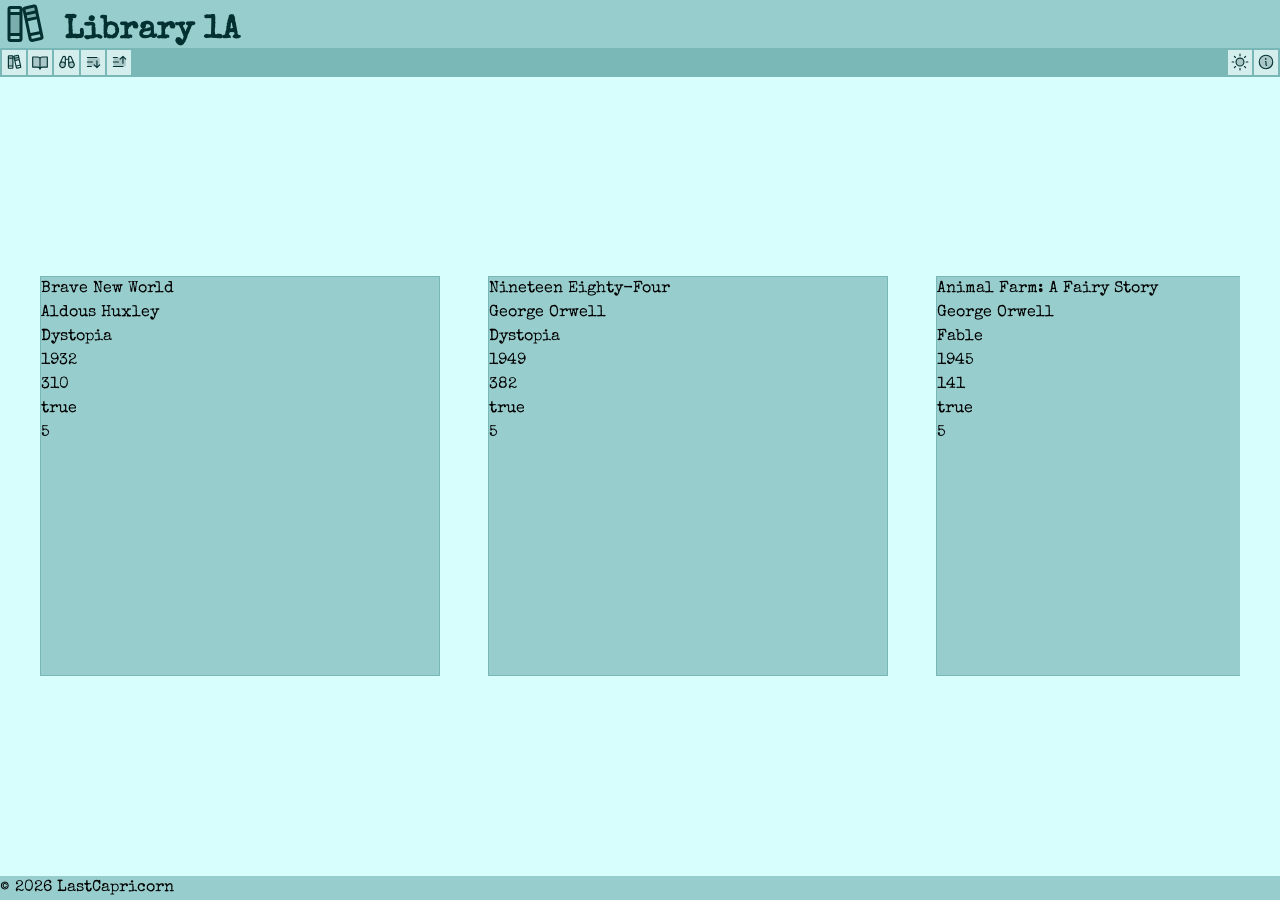
==== index.html @ c0c4e213 "Create Constructor for Bookshelf and Book - Add Example Book Array - Create a shelf and books from t" ====
<!DOCTYPE html>
<html lang="en">
<head>
  <meta charset="UTF-8">
  <meta http-equiv="X-UA-Compatible" content="ie=edge">
  <meta name="viewport" content="width=device-width, initial-scale=1.0">
  <link rel="shortcut icon" href="images/lc_logo_custom_duo.svg" type="image/svg+xml">
  <link rel="stylesheet" href="css/icons.css">
  <link rel="stylesheet" href="css/style.css">
  <script defer src="js/script.js"></script>
  <title>Library 1A</title>
</head>
<body>
  <header>
    <div class="heading">
      <div class="logo"><span class="ph--books-duotone"></span></div>
      <div class="title">
        <h1>Library 1A</h1>
      </div>
    </div>
    <nav class="toolbar">
      <ul class="tools">
        <li role="button"><span class="ph--books-duotone"></span></li>
        <li role="button"><span class="ph--book-open-duotone"></span></li>
        <li role="button"><span class="ph--binoculars-duotone"></span></li>
        <li role="button"><span class="ph--sort-ascending-duotone"></span></li>
        <li role="button"><span class="ph--sort-descending-duotone"></span></li>
      </ul>
      <ul>
        <li role="button" class="scheme-toggle">
          <span class="ph--sun-duotone"></span>
          <span class="ph--moon-stars-duotone"></span>
        </li>
        <li role="button"><span class="ph--info-duotone"></span></li>
      </ul>
    </nav>
  </header>
  <main class="container">

  </main>
  <footer>
    <div>
      <span>&copy; 2026 LastCapricorn</span>
    </div>
  </footer>
  <template id="book-card-template">
    <div class="book-card">
      <p class="book-title"></p>
      <p class="book-author"></p>
      <p class="book-category"></p>
      <p class="book-year"></p>
      <p class="book-pages"></p>
      <p class="book-read"></p>
      <p class="book-rating"></p>
    </div>
  </template>
</body>
</html>

<!--
<span class=".ph--binoculars-duotone"></span>
<span class="ph--book-duotone"></span>
<span class="ph--book-open-duotone"></span>
<span class="ph--book-open-text-duotone"></span>
<span class="ph--book-open-user-duotone"></span>
<span class="ph--bookmark-duotone"></span>
<span class="ph--bookmark-simple-duotone"></span>
<span class="ph--bookmarks-duotone"></span>
<span class="ph--bookmarks-simple-duotone"></span>
<span class="ph--books-duotone"></span>
<span class="ph--cardholder-duotone"></span>
<span class="ph--cards-duotone"></span>
<span class="ph--cards-three-duotone"></span>
<span class="ph--database-duotone"></span>
<span class="ph--feather-duotone"></span>
<span class="ph--gear-duotone"></span>
<span class="ph--gear-six-duotone"></span>
<span class="ph--github-logo-duotone"></span>
<span class="ph--info-duotone"></span>
<span class="ph--lightbulb-duotone"></span>
<span class="ph--lightbulb-filament-duotone"></span>
<span class="ph--moon-duotone"></span>
<span class="ph--moon-stars-duotone"></span>
<span class="ph--paperclip-duotone"></span>
<span class="ph--paragraph-duotone"></span>
<span class="ph--phosphor-logo-duotone"></span>
<span class="ph--shooting-star-duotone"></span>
<span class="ph--sort-ascending-duotone"></span>
<span class="ph--sort-descending-duotone"></span>
<span class="ph--star-duotone"></span>
<span class="ph--sun-dim-duotone"></span>
<span class="ph--sun-duotone"></span>
<span class="ph--sun-horizon-duotone"></span>
<span class="ph--table-duotone"></span>
<span class="ph--toggle-left-duotone"></span>
<span class="ph--toggle-right-duotone"></span>
<span class="ph--trash-simple-duotone"></span>
<span class="ph--trash-duotone"></span>
<span class="ph--warning-circle-duotone"></span>
<span class="ph--warning-duotone"></span>
<span class="ph--warning-octagon-duotone"></span>
-->
---- css/icons.css ----
.ph--binoculars-duotone,
.ph--book-duotone,
.ph--book-open-duotone,
.ph--book-open-text-duotone,
.ph--book-open-user-duotone,
.ph--bookmark-duotone,
.ph--bookmark-simple-duotone,
.ph--bookmarks-duotone,
.ph--bookmarks-simple-duotone,
.ph--books-duotone,
.ph--cardholder-duotone,
.ph--cards-duotone,
.ph--cards-three-duotone,
.ph--database-duotone,
.ph--feather-duotone,
.ph--gear-duotone,
.ph--gear-six-duotone,
.ph--github-logo-duotone,
.ph--info-duotone,
.ph--lightbulb-duotone,
.ph--lightbulb-filament-duotone,
.ph--moon-duotone,
.ph--moon-stars-duotone,
.ph--paperclip-duotone,
.ph--paragraph-duotone,
.ph--phosphor-logo-duotone,
.ph--shooting-star-duotone,
.ph--sort-ascending-duotone,
.ph--sort-descending-duotone,
.ph--star-duotone,
.ph--sun-dim-duotone,
.ph--sun-duotone,
.ph--sun-horizon-duotone,
.ph--table-duotone,
.ph--toggle-left-duotone,
.ph--toggle-right-duotone,
.ph--trash-duotone,
.ph--trash-simple-duotone,
.ph--warning-circle-duotone,
.ph--warning-duotone,
.ph--warning-octagon-duotone {
  display: inline-block;
  width: 1em;
  height: 1em;
  --svg: url("data:image/svg+xml,%3Csvg xmlns='http://www.w3.org/2000/svg' viewBox='0 0 256 256'%3E%3Cg fill='black'%3E%3Cpath d='M216 112v16c0 53-88 88-88 112c0-24-88-59-88-112v-16Z' opacity='.2'/%3E%3Cpath d='M232 104a56.06 56.06 0 0 0-56-56h-40a24 24 0 0 1 24-24a8 8 0 0 0 0-16a40 40 0 0 0-40 40H80a56.06 56.06 0 0 0-56 56a16 16 0 0 0 8 13.83V128c0 35.53 33.12 62.12 59.74 83.49C103.66 221.07 120 234.18 120 240a8 8 0 0 0 16 0c0-5.82 16.34-18.93 28.26-28.51C190.88 190.12 224 163.53 224 128v-10.17a16 16 0 0 0 8-13.83M80 64h96a40.06 40.06 0 0 1 40 40H40a40 40 0 0 1 40-40m74.25 135c-10.62 8.52-20 16-26.25 23.37c-6.25-7.32-15.63-14.85-26.25-23.37C77.8 179.79 48 155.86 48 128v-8h160v8c0 27.86-29.8 51.79-53.75 71'/%3E%3C/g%3E%3C/svg%3E");
  background-color: currentColor;
  -webkit-mask-image: var(--svg);
  mask-image: var(--svg);
  -webkit-mask-repeat: no-repeat;
  mask-repeat: no-repeat;
  -webkit-mask-size: 100% 100%;
  mask-size: 100% 100%;
}

span.ph--binoculars-duotone {
  --svg: url("data:image/svg+xml,%3Csvg xmlns='http://www.w3.org/2000/svg' viewBox='0 0 256 256'%3E%3Cg fill='black'%3E%3Cpath d='M104 168a40 40 0 1 1-40-40a40 40 0 0 1 40 40m88-40a40 40 0 1 0 40 40a40 40 0 0 0-40-40' opacity='.2'/%3E%3Cpath d='M237.2 151.87a47 47 0 0 0-2.35-5.45L193.26 51.8a7.8 7.8 0 0 0-1.66-2.44a32 32 0 0 0-45.26 0A8 8 0 0 0 144 55v25h-32V55a8 8 0 0 0-2.34-5.66a32 32 0 0 0-45.26 0a7.8 7.8 0 0 0-1.66 2.44L21.15 146.4a47 47 0 0 0-2.35 5.45A48 48 0 1 0 112 168V96h32v72a48 48 0 1 0 93.2-16.13M76.71 59.75a16 16 0 0 1 19.29-1v73.51a47.9 47.9 0 0 0-46.79-9.92ZM64 200a32 32 0 1 1 32-32a32 32 0 0 1-32 32m96-141.26a16 16 0 0 1 19.29 1l27.5 62.58a47.9 47.9 0 0 0-46.79 9.93ZM192 200a32 32 0 1 1 32-32a32 32 0 0 1-32 32'/%3E%3C/g%3E%3C/svg%3E");
}

span.ph--book-duotone {
  --svg: url("data:image/svg+xml,%3Csvg xmlns='http://www.w3.org/2000/svg' viewBox='0 0 256 256'%3E%3Cg fill='black'%3E%3Cpath d='M208 32v160H72a24 24 0 0 0-24 24V56a24 24 0 0 1 24-24Z' opacity='.2'/%3E%3Cpath d='M208 24H72a32 32 0 0 0-32 32v168a8 8 0 0 0 8 8h144a8 8 0 0 0 0-16H56a16 16 0 0 1 16-16h136a8 8 0 0 0 8-8V32a8 8 0 0 0-8-8m-8 160H72a31.8 31.8 0 0 0-16 4.29V56a16 16 0 0 1 16-16h128Z'/%3E%3C/g%3E%3C/svg%3E");
}

span.ph--book-open-duotone {
  --svg: url("data:image/svg+xml,%3Csvg xmlns='http://www.w3.org/2000/svg' viewBox='0 0 256 256'%3E%3Cg fill='black'%3E%3Cpath d='M232 56v144h-72a32 32 0 0 0-32 32a32 32 0 0 0-32-32H24V56h72a32 32 0 0 1 32 32a32 32 0 0 1 32-32Z' opacity='.2'/%3E%3Cpath d='M232 48h-72a40 40 0 0 0-32 16a40 40 0 0 0-32-16H24a8 8 0 0 0-8 8v144a8 8 0 0 0 8 8h72a24 24 0 0 1 24 24a8 8 0 0 0 16 0a24 24 0 0 1 24-24h72a8 8 0 0 0 8-8V56a8 8 0 0 0-8-8M96 192H32V64h64a24 24 0 0 1 24 24v112a39.8 39.8 0 0 0-24-8m128 0h-64a39.8 39.8 0 0 0-24 8V88a24 24 0 0 1 24-24h64Z'/%3E%3C/g%3E%3C/svg%3E");
}

span.ph--book-open-text-duotone {
  --svg: url("data:image/svg+xml,%3Csvg xmlns='http://www.w3.org/2000/svg' viewBox='0 0 256 256'%3E%3Cg fill='black'%3E%3Cpath d='M232 56v144h-72a32 32 0 0 0-32 32V88a32 32 0 0 1 32-32Z' opacity='.2'/%3E%3Cpath d='M232 48h-72a40 40 0 0 0-32 16a40 40 0 0 0-32-16H24a8 8 0 0 0-8 8v144a8 8 0 0 0 8 8h72a24 24 0 0 1 24 24a8 8 0 0 0 16 0a24 24 0 0 1 24-24h72a8 8 0 0 0 8-8V56a8 8 0 0 0-8-8M96 192H32V64h64a24 24 0 0 1 24 24v112a39.8 39.8 0 0 0-24-8m128 0h-64a39.8 39.8 0 0 0-24 8V88a24 24 0 0 1 24-24h64ZM160 88h40a8 8 0 0 1 0 16h-40a8 8 0 0 1 0-16m48 40a8 8 0 0 1-8 8h-40a8 8 0 0 1 0-16h40a8 8 0 0 1 8 8m0 32a8 8 0 0 1-8 8h-40a8 8 0 0 1 0-16h40a8 8 0 0 1 8 8'/%3E%3C/g%3E%3C/svg%3E");
}

span.ph--book-open-user-duotone {
  --svg: url("data:image/svg+xml,%3Csvg xmlns='http://www.w3.org/2000/svg' viewBox='0 0 256 256'%3E%3Cg fill='black'%3E%3Cpath d='M232 80v120h-72a32 32 0 0 0-32 32a32 32 0 0 0-32-32H24V80h72a32 32 0 0 1 32 32a32 32 0 0 1 32-32Z' opacity='.2'/%3E%3Cpath d='M232 72h-72a40 40 0 0 0-32 16a40 40 0 0 0-32-16H24a8 8 0 0 0-8 8v120a8 8 0 0 0 8 8h72a24 24 0 0 1 24 24a8 8 0 0 0 16 0a24 24 0 0 1 24-24h72a8 8 0 0 0 8-8V80a8 8 0 0 0-8-8M96 192H32V88h64a24 24 0 0 1 24 24v88a39.8 39.8 0 0 0-24-8m128 0h-64a39.8 39.8 0 0 0-24 8v-88a24 24 0 0 1 24-24h64ZM89.6 43.19a48 48 0 0 1 76.8 0a8 8 0 0 1-12.79 9.62a32 32 0 0 0-51.22 0a8 8 0 1 1-12.79-9.62'/%3E%3C/g%3E%3C/svg%3E");
}

span.ph--bookmark-duotone {
  --svg: url("data:image/svg+xml,%3Csvg xmlns='http://www.w3.org/2000/svg' viewBox='0 0 256 256'%3E%3Cg fill='black'%3E%3Cpath d='M192 176v48l-64-40l-64 40v-48l64-40Z' opacity='.2'/%3E%3Cpath d='M184 32H72a16 16 0 0 0-16 16v176a8 8 0 0 0 12.24 6.78L128 193.43l59.77 37.35A8 8 0 0 0 200 224V48a16 16 0 0 0-16-16m0 16v113.57l-51.77-32.35a8 8 0 0 0-8.48 0L72 161.56V48Zm-51.77 129.22a8 8 0 0 0-8.48 0L72 209.57v-29.14l56-35l56 35v29.14Z'/%3E%3C/g%3E%3C/svg%3E");
}

span.ph--bookmark-simple-duotone {
  --svg: url("data:image/svg+xml,%3Csvg xmlns='http://www.w3.org/2000/svg' viewBox='0 0 256 256'%3E%3Cg fill='black'%3E%3Cpath d='M192 48v176l-64-40l-64 40V48a8 8 0 0 1 8-8h112a8 8 0 0 1 8 8' opacity='.2'/%3E%3Cpath d='M184 32H72a16 16 0 0 0-16 16v176a8 8 0 0 0 12.24 6.78L128 193.43l59.77 37.35A8 8 0 0 0 200 224V48a16 16 0 0 0-16-16m0 177.57l-51.77-32.35a8 8 0 0 0-8.48 0L72 209.57V48h112Z'/%3E%3C/g%3E%3C/svg%3E");
}

span.ph--bookmarks-duotone {
  --svg: url("data:image/svg+xml,%3Csvg xmlns='http://www.w3.org/2000/svg' viewBox='0 0 256 256'%3E%3Cg fill='black'%3E%3Cpath d='M200 40v152l-32-22.85V72a8 8 0 0 0-8-8H88V40a8 8 0 0 1 8-8h96a8 8 0 0 1 8 8' opacity='.2'/%3E%3Cpath d='M192 24H96a16 16 0 0 0-16 16v16H64a16 16 0 0 0-16 16v152a8 8 0 0 0 12.65 6.51L112 193.83l51.36 36.68A8 8 0 0 0 176 224v-39.31l19.35 13.82A8 8 0 0 0 208 192V40a16 16 0 0 0-16-16m-32 184.46l-43.36-31a8 8 0 0 0-9.3 0L64 208.45V72h96Zm32-32L176 165V72a16 16 0 0 0-16-16H96V40h96Z'/%3E%3C/g%3E%3C/svg%3E");
}

span.ph--bookmarks-simple-duotone {
  --svg: url("data:image/svg+xml,%3Csvg xmlns='http://www.w3.org/2000/svg' viewBox='0 0 256 256'%3E%3Cg fill='black'%3E%3Cpath d='M168 72v152l-56-40l-56 40V72a8 8 0 0 1 8-8h96a8 8 0 0 1 8 8' opacity='.2'/%3E%3Cpath d='M160 56H64a16 16 0 0 0-16 16v152a8 8 0 0 0 12.65 6.51L112 193.83l51.36 36.68A8 8 0 0 0 176 224V72a16 16 0 0 0-16-16m0 152.46l-43.36-31a8 8 0 0 0-9.3 0L64 208.45V72h96ZM208 40v152a8 8 0 0 1-16 0V40H88a8 8 0 0 1 0-16h104a16 16 0 0 1 16 16'/%3E%3C/g%3E%3C/svg%3E");
}

span.ph--books-duotone {
  --svg: url("data:image/svg+xml,%3Csvg xmlns='http://www.w3.org/2000/svg' viewBox='0 0 256 256'%3E%3Cg fill='black'%3E%3Cpath d='M48 72h64v112H48Zm142.64-33.61a8 8 0 0 0-9.5-6.21l-46.81 10a8.07 8.07 0 0 0-6.15 9.57L139.79 107l62.46-13.42Z' opacity='.2'/%3E%3Cpath d='m231.65 194.55l-33.19-157.8a16 16 0 0 0-19-12.39l-46.81 10.06a16.08 16.08 0 0 0-12.3 19l33.19 157.8A16 16 0 0 0 169.16 224a16.3 16.3 0 0 0 3.38-.36l46.81-10.06a16.09 16.09 0 0 0 12.3-19.03M136 50.15v-.09l46.8-10l3.33 15.87L139.33 66Zm6.62 31.47l46.82-10.05l3.34 15.9L146 97.53Zm6.64 31.57l46.82-10.06l13.3 63.24l-46.82 10.06ZM216 197.94l-46.8 10l-3.33-15.87l46.8-10.07l3.33 15.85zM104 32H56a16 16 0 0 0-16 16v160a16 16 0 0 0 16 16h48a16 16 0 0 0 16-16V48a16 16 0 0 0-16-16M56 48h48v16H56Zm0 32h48v96H56Zm48 128H56v-16h48z'/%3E%3C/g%3E%3C/svg%3E");
}

span.ph--cardholder-duotone {
  --svg: url("data:image/svg+xml,%3Csvg xmlns='http://www.w3.org/2000/svg' viewBox='0 0 256 256'%3E%3Cg fill='black'%3E%3Cpath d='M224 72v48h-64a32 32 0 0 1-64 0H32V72a16 16 0 0 1 16-16h160a16 16 0 0 1 16 16' opacity='.2'/%3E%3Cpath d='M208 48H48a24 24 0 0 0-24 24v112a24 24 0 0 0 24 24h160a24 24 0 0 0 24-24V72a24 24 0 0 0-24-24M40 96h176v16h-56a8 8 0 0 0-8 8a24 24 0 0 1-48 0a8 8 0 0 0-8-8H40Zm8-32h160a8 8 0 0 1 8 8v8H40v-8a8 8 0 0 1 8-8m160 128H48a8 8 0 0 1-8-8v-56h48.8a40 40 0 0 0 78.4 0H216v56a8 8 0 0 1-8 8'/%3E%3C/g%3E%3C/svg%3E");
}

span.ph--cards-duotone {
  --svg: url("data:image/svg+xml,%3Csvg xmlns='http://www.w3.org/2000/svg' viewBox='0 0 256 256'%3E%3Cg fill='black'%3E%3Cpath d='M192 88v112a8 8 0 0 1-8 8H40a8 8 0 0 1-8-8V88a8 8 0 0 1 8-8h144a8 8 0 0 1 8 8' opacity='.2'/%3E%3Cpath d='M184 72H40a16 16 0 0 0-16 16v112a16 16 0 0 0 16 16h144a16 16 0 0 0 16-16V88a16 16 0 0 0-16-16m0 128H40V88h144zm48-144v120a8 8 0 0 1-16 0V56H64a8 8 0 0 1 0-16h152a16 16 0 0 1 16 16'/%3E%3C/g%3E%3C/svg%3E");
}

span.ph--cards-three-duotone {
  --svg: url("data:image/svg+xml,%3Csvg xmlns='http://www.w3.org/2000/svg' viewBox='0 0 256 256'%3E%3Cg fill='black'%3E%3Cpath d='M216 104v96a8 8 0 0 1-8 8H48a8 8 0 0 1-8-8v-96a8 8 0 0 1 8-8h160a8 8 0 0 1 8 8' opacity='.2'/%3E%3Cpath d='M208 88H48a16 16 0 0 0-16 16v96a16 16 0 0 0 16 16h160a16 16 0 0 0 16-16v-96a16 16 0 0 0-16-16m0 112H48v-96h160zM48 64a8 8 0 0 1 8-8h144a8 8 0 0 1 0 16H56a8 8 0 0 1-8-8m16-32a8 8 0 0 1 8-8h112a8 8 0 0 1 0 16H72a8 8 0 0 1-8-8'/%3E%3C/g%3E%3C/svg%3E");
}

span.ph--database-duotone {
  --svg: url("data:image/svg+xml,%3Csvg xmlns='http://www.w3.org/2000/svg' viewBox='0 0 256 256'%3E%3Cg fill='black'%3E%3Cpath d='M216 80c0 26.51-39.4 48-88 48s-88-21.49-88-48s39.4-48 88-48s88 21.49 88 48' opacity='.2'/%3E%3Cpath d='M128 24c-53.83 0-96 24.6-96 56v96c0 31.4 42.17 56 96 56s96-24.6 96-56V80c0-31.4-42.17-56-96-56m80 104c0 9.62-7.88 19.43-21.61 26.92C170.93 163.35 150.19 168 128 168s-42.93-4.65-58.39-13.08C55.88 147.43 48 137.62 48 128v-16.64c17.06 15 46.23 24.64 80 24.64s62.94-9.68 80-24.64ZM69.61 53.08C85.07 44.65 105.81 40 128 40s42.93 4.65 58.39 13.08C200.12 60.57 208 70.38 208 80s-7.88 19.43-21.61 26.92C170.93 115.35 150.19 120 128 120s-42.93-4.65-58.39-13.08C55.88 99.43 48 89.62 48 80s7.88-19.43 21.61-26.92m116.78 149.84C170.93 211.35 150.19 216 128 216s-42.93-4.65-58.39-13.08C55.88 195.43 48 185.62 48 176v-16.64c17.06 15 46.23 24.64 80 24.64s62.94-9.68 80-24.64V176c0 9.62-7.88 19.43-21.61 26.92'/%3E%3C/g%3E%3C/svg%3E");
}

span.ph--feather-duotone {
  --svg: url("data:image/svg+xml,%3Csvg xmlns='http://www.w3.org/2000/svg' viewBox='0 0 256 256'%3E%3Cg fill='black'%3E%3Cpath d='m215.8 119.6l-69.26 70.06a8 8 0 0 1-5.65 2.34H64.2v-76.69a8 8 0 0 1 2.34-5.65l45.66-45.14V144l24-24Z' opacity='.2'/%3E%3Cpath d='M221.28 34.75a64 64 0 0 0-90.49 0L60.69 104A15.9 15.9 0 0 0 56 115.31v73.38l-29.66 29.65a8 8 0 0 0 11.32 11.32L67.32 200h73.38a15.92 15.92 0 0 0 11.3-4.68l69.23-70a64 64 0 0 0 .05-90.57m-79.21 11.31A48 48 0 0 1 211.79 112h-56.46l34.35-34.34a8 8 0 0 0-11.32-11.32L120 124.69V67.87ZM72 115.35l32-31.67v57l-32 32ZM140.7 184H83.32l56-56h56.74Z'/%3E%3C/g%3E%3C/svg%3E");
}

span.ph--gear-duotone {
  --svg: url("data:image/svg+xml,%3Csvg xmlns='http://www.w3.org/2000/svg' viewBox='0 0 256 256'%3E%3Cg fill='black'%3E%3Cpath d='m207.86 123.18l16.78-21a99 99 0 0 0-10.07-24.29l-26.7-3a81 81 0 0 0-6.81-6.81l-3-26.71a99.4 99.4 0 0 0-24.3-10l-21 16.77a82 82 0 0 0-9.64 0l-21-16.78a99 99 0 0 0-24.21 10.07l-3 26.7a81 81 0 0 0-6.81 6.81l-26.71 3a99.4 99.4 0 0 0-10 24.3l16.77 21a82 82 0 0 0 0 9.64l-16.78 21a99 99 0 0 0 10.07 24.29l26.7 3a81 81 0 0 0 6.81 6.81l3 26.71a99.4 99.4 0 0 0 24.3 10l21-16.77a82 82 0 0 0 9.64 0l21 16.78a99 99 0 0 0 24.29-10.07l3-26.7a81 81 0 0 0 6.81-6.81l26.71-3a99.4 99.4 0 0 0 10-24.3l-16.77-21a82 82 0 0 0-.08-9.64M128 168a40 40 0 1 1 40-40a40 40 0 0 1-40 40' opacity='.2'/%3E%3Cpath d='M128 80a48 48 0 1 0 48 48a48.05 48.05 0 0 0-48-48m0 80a32 32 0 1 1 32-32a32 32 0 0 1-32 32m88-29.84q.06-2.16 0-4.32l14.92-18.64a8 8 0 0 0 1.48-7.06a107.6 107.6 0 0 0-10.88-26.25a8 8 0 0 0-6-3.93l-23.72-2.64q-1.48-1.56-3-3L186 40.54a8 8 0 0 0-3.94-6a107.3 107.3 0 0 0-26.25-10.86a8 8 0 0 0-7.06 1.48L130.16 40h-4.32L107.2 25.11a8 8 0 0 0-7.06-1.48a107.6 107.6 0 0 0-26.25 10.88a8 8 0 0 0-3.93 6l-2.64 23.76q-1.56 1.49-3 3L40.54 70a8 8 0 0 0-6 3.94a107.7 107.7 0 0 0-10.87 26.25a8 8 0 0 0 1.49 7.06L40 125.84v4.32L25.11 148.8a8 8 0 0 0-1.48 7.06a107.6 107.6 0 0 0 10.88 26.25a8 8 0 0 0 6 3.93l23.72 2.64q1.49 1.56 3 3L70 215.46a8 8 0 0 0 3.94 6a107.7 107.7 0 0 0 26.25 10.87a8 8 0 0 0 7.06-1.49L125.84 216q2.16.06 4.32 0l18.64 14.92a8 8 0 0 0 7.06 1.48a107.2 107.2 0 0 0 26.25-10.88a8 8 0 0 0 3.93-6l2.64-23.72q1.56-1.48 3-3l23.78-2.8a8 8 0 0 0 6-3.94a107.7 107.7 0 0 0 10.87-26.25a8 8 0 0 0-1.49-7.06Zm-16.1-6.5a74 74 0 0 1 0 8.68a8 8 0 0 0 1.74 5.48l14.19 17.73a91.6 91.6 0 0 1-6.23 15l-22.6 2.56a8 8 0 0 0-5.1 2.64a74 74 0 0 1-6.14 6.14a8 8 0 0 0-2.64 5.1l-2.51 22.58a91.3 91.3 0 0 1-15 6.23l-17.74-14.19a8 8 0 0 0-5-1.75h-.48a74 74 0 0 1-8.68 0a8.06 8.06 0 0 0-5.48 1.74l-17.78 14.2a91.6 91.6 0 0 1-15-6.23L82.89 187a8 8 0 0 0-2.64-5.1a74 74 0 0 1-6.14-6.14a8 8 0 0 0-5.1-2.64l-22.58-2.52a91.3 91.3 0 0 1-6.23-15l14.19-17.74a8 8 0 0 0 1.74-5.48a74 74 0 0 1 0-8.68a8 8 0 0 0-1.74-5.48L40.2 100.45a91.6 91.6 0 0 1 6.23-15L69 82.89a8 8 0 0 0 5.1-2.64a74 74 0 0 1 6.14-6.14A8 8 0 0 0 82.89 69l2.51-22.57a91.3 91.3 0 0 1 15-6.23l17.74 14.19a8 8 0 0 0 5.48 1.74a74 74 0 0 1 8.68 0a8.06 8.06 0 0 0 5.48-1.74l17.77-14.19a91.6 91.6 0 0 1 15 6.23L173.11 69a8 8 0 0 0 2.64 5.1a74 74 0 0 1 6.14 6.14a8 8 0 0 0 5.1 2.64l22.58 2.51a91.3 91.3 0 0 1 6.23 15l-14.19 17.74a8 8 0 0 0-1.74 5.53Z'/%3E%3C/g%3E%3C/svg%3E");
}

span.ph--gear-six-duotone {
  --svg: url("data:image/svg+xml,%3Csvg xmlns='http://www.w3.org/2000/svg' viewBox='0 0 256 256'%3E%3Cg fill='black'%3E%3Cpath d='m230.1 108.76l-31.85-18.14c-.64-1.16-1.31-2.29-2-3.41l-.12-36A104.6 104.6 0 0 0 162 32l-32 17.89h-4L94 32a104.6 104.6 0 0 0-34.11 19.25l-.16 36c-.7 1.12-1.37 2.26-2 3.41l-31.84 18.1a99.2 99.2 0 0 0 0 38.46l31.85 18.14c.64 1.16 1.31 2.29 2 3.41l.12 36A104.6 104.6 0 0 0 94 224l32-17.87h4L162 224a104.6 104.6 0 0 0 34.08-19.25l.16-36c.7-1.12 1.37-2.26 2-3.41l31.84-18.1a99.2 99.2 0 0 0 .02-38.48M128 168a40 40 0 1 1 40-40a40 40 0 0 1-40 40' opacity='.2'/%3E%3Cpath d='M128 80a48 48 0 1 0 48 48a48.05 48.05 0 0 0-48-48m0 80a32 32 0 1 1 32-32a32 32 0 0 1-32 32m109.94-52.79a8 8 0 0 0-3.89-5.4l-29.83-17l-.12-33.62a8 8 0 0 0-2.83-6.08a111.9 111.9 0 0 0-36.72-20.67a8 8 0 0 0-6.46.59L128 41.85L97.88 25a8 8 0 0 0-6.47-.6a111.9 111.9 0 0 0-36.68 20.75a8 8 0 0 0-2.83 6.07l-.15 33.65l-29.83 17a8 8 0 0 0-3.89 5.4a106.5 106.5 0 0 0 0 41.56a8 8 0 0 0 3.89 5.4l29.83 17l.12 33.63a8 8 0 0 0 2.83 6.08a111.9 111.9 0 0 0 36.72 20.67a8 8 0 0 0 6.46-.59L128 214.15L158.12 231a7.9 7.9 0 0 0 3.9 1a8.1 8.1 0 0 0 2.57-.42a112.1 112.1 0 0 0 36.68-20.73a8 8 0 0 0 2.83-6.07l.15-33.65l29.83-17a8 8 0 0 0 3.89-5.4a106.5 106.5 0 0 0-.03-41.52m-15 34.91l-28.57 16.25a8 8 0 0 0-3 3c-.58 1-1.19 2.06-1.81 3.06a7.94 7.94 0 0 0-1.22 4.21l-.15 32.25a95.9 95.9 0 0 1-25.37 14.3L134 199.13a8 8 0 0 0-3.91-1h-3.83a8.1 8.1 0 0 0-4.1 1l-28.84 16.1A96 96 0 0 1 67.88 201l-.11-32.2a8 8 0 0 0-1.22-4.22c-.62-1-1.23-2-1.8-3.06a8.1 8.1 0 0 0-3-3.06l-28.6-16.29a90.5 90.5 0 0 1 0-28.26l28.52-16.28a8 8 0 0 0 3-3c.58-1 1.19-2.06 1.81-3.06a7.94 7.94 0 0 0 1.22-4.21l.15-32.25a95.9 95.9 0 0 1 25.37-14.3L122 56.87a8 8 0 0 0 4.1 1h3.64a8 8 0 0 0 4.1-1l28.84-16.1A96 96 0 0 1 188.12 55l.11 32.2a8 8 0 0 0 1.22 4.22c.62 1 1.23 2 1.8 3.06a8.1 8.1 0 0 0 3 3.06l28.6 16.29a90.5 90.5 0 0 1 .05 28.29Z'/%3E%3C/g%3E%3C/svg%3E");
}

span.ph--github-logo-duotone {
  --svg: url("data:image/svg+xml,%3Csvg xmlns='http://www.w3.org/2000/svg' viewBox='0 0 256 256'%3E%3Cg fill='black'%3E%3Cpath d='M208 104v8a48 48 0 0 1-48 48h-24a32 32 0 0 1 32 32v40h-64v-40a32 32 0 0 1 32-32h-24a48 48 0 0 1-48-48v-8a49.3 49.3 0 0 1 8.51-27.3A51.92 51.92 0 0 1 76 32a52 52 0 0 1 43.83 24h32.34A52 52 0 0 1 196 32a51.92 51.92 0 0 1 3.49 44.7A49.3 49.3 0 0 1 208 104' opacity='.2'/%3E%3Cpath d='M208.3 75.68A59.74 59.74 0 0 0 202.93 28a8 8 0 0 0-6.93-4a59.75 59.75 0 0 0-48 24h-24a59.75 59.75 0 0 0-48-24a8 8 0 0 0-6.93 4a59.78 59.78 0 0 0-5.38 47.68A58.14 58.14 0 0 0 56 104v8a56.06 56.06 0 0 0 48.44 55.47A39.8 39.8 0 0 0 96 192v8H72a24 24 0 0 1-24-24a40 40 0 0 0-40-40a8 8 0 0 0 0 16a24 24 0 0 1 24 24a40 40 0 0 0 40 40h24v16a8 8 0 0 0 16 0v-40a24 24 0 0 1 48 0v40a8 8 0 0 0 16 0v-40a39.8 39.8 0 0 0-8.44-24.53A56.06 56.06 0 0 0 216 112v-8a58 58 0 0 0-7.7-28.32M200 112a40 40 0 0 1-40 40h-48a40 40 0 0 1-40-40v-8a41.74 41.74 0 0 1 6.9-22.48a8 8 0 0 0 1.1-7.69a43.8 43.8 0 0 1 .79-33.58a43.88 43.88 0 0 1 32.32 20.06a8 8 0 0 0 6.71 3.69h32.35a8 8 0 0 0 6.74-3.69a43.87 43.87 0 0 1 32.32-20.06a43.8 43.8 0 0 1 .77 33.58a8.09 8.09 0 0 0 1 7.65a41.76 41.76 0 0 1 7 22.52Z'/%3E%3C/g%3E%3C/svg%3E");
}

span.ph--info-duotone {
  --svg: url("data:image/svg+xml,%3Csvg xmlns='http://www.w3.org/2000/svg' viewBox='0 0 256 256'%3E%3Cg fill='black'%3E%3Cpath d='M224 128a96 96 0 1 1-96-96a96 96 0 0 1 96 96' opacity='.2'/%3E%3Cpath d='M144 176a8 8 0 0 1-8 8a16 16 0 0 1-16-16v-40a8 8 0 0 1 0-16a16 16 0 0 1 16 16v40a8 8 0 0 1 8 8m88-48A104 104 0 1 1 128 24a104.11 104.11 0 0 1 104 104m-16 0a88 88 0 1 0-88 88a88.1 88.1 0 0 0 88-88m-92-32a12 12 0 1 0-12-12a12 12 0 0 0 12 12'/%3E%3C/g%3E%3C/svg%3E");
}

span.ph--lightbulb-duotone {
  --svg: url("data:image/svg+xml,%3Csvg xmlns='http://www.w3.org/2000/svg' viewBox='0 0 256 256'%3E%3Cg fill='black'%3E%3Cpath d='M208 104a79.86 79.86 0 0 1-30.59 62.92A24.29 24.29 0 0 0 168 186v6a8 8 0 0 1-8 8H96a8 8 0 0 1-8-8v-6a24.11 24.11 0 0 0-9.3-19A79.87 79.87 0 0 1 48 104.45C47.76 61.09 82.72 25 126.07 24A80 80 0 0 1 208 104' opacity='.2'/%3E%3Cpath d='M176 232a8 8 0 0 1-8 8H88a8 8 0 0 1 0-16h80a8 8 0 0 1 8 8m40-128a87.55 87.55 0 0 1-33.64 69.21A16.24 16.24 0 0 0 176 186v6a16 16 0 0 1-16 16H96a16 16 0 0 1-16-16v-6a16 16 0 0 0-6.23-12.66A87.59 87.59 0 0 1 40 104.49C39.74 56.83 78.26 17.14 125.88 16A88 88 0 0 1 216 104m-16 0a72 72 0 0 0-73.74-72c-39 .92-70.47 33.39-70.26 72.39a71.65 71.65 0 0 0 27.64 56.3A32 32 0 0 1 96 186v6h64v-6a32.15 32.15 0 0 1 12.47-25.35A71.65 71.65 0 0 0 200 104m-16.11-9.34a57.6 57.6 0 0 0-46.56-46.55a8 8 0 0 0-2.66 15.78c16.57 2.79 30.63 16.85 33.44 33.45A8 8 0 0 0 176 104a9 9 0 0 0 1.35-.11a8 8 0 0 0 6.54-9.23'/%3E%3C/g%3E%3C/svg%3E");
}

span.ph--lightbulb-filament-duotone {
  --svg: url("data:image/svg+xml,%3Csvg xmlns='http://www.w3.org/2000/svg' viewBox='0 0 256 256'%3E%3Cg fill='black'%3E%3Cpath d='M208 104a79.86 79.86 0 0 1-30.59 62.92A24.29 24.29 0 0 0 168 186v6a8 8 0 0 1-8 8H96a8 8 0 0 1-8-8v-6a24.11 24.11 0 0 0-9.3-19A79.87 79.87 0 0 1 48 104.45C47.76 61.09 82.72 25 126.07 24A80 80 0 0 1 208 104' opacity='.2'/%3E%3Cpath d='M176 232a8 8 0 0 1-8 8H88a8 8 0 0 1 0-16h80a8 8 0 0 1 8 8m40-128a87.55 87.55 0 0 1-33.64 69.21A16.24 16.24 0 0 0 176 186v6a16 16 0 0 1-16 16H96a16 16 0 0 1-16-16v-6a16 16 0 0 0-6.23-12.66A87.59 87.59 0 0 1 40 104.5c-.26-47.67 38.26-87.35 85.88-88.5A88 88 0 0 1 216 104m-16 0a72 72 0 0 0-73.74-72c-39 .92-70.47 33.39-70.26 72.39a71.64 71.64 0 0 0 27.64 56.3A32 32 0 0 1 96 186v6h24v-44.69l-29.66-29.65a8 8 0 0 1 11.32-11.32L128 132.69l26.34-26.35a8 8 0 0 1 11.32 11.32L136 147.31V192h24v-6a32.12 32.12 0 0 1 12.47-25.35A71.65 71.65 0 0 0 200 104'/%3E%3C/g%3E%3C/svg%3E");
}

span.ph--moon-duotone {
  --svg: url("data:image/svg+xml,%3Csvg xmlns='http://www.w3.org/2000/svg' viewBox='0 0 256 256'%3E%3Cg fill='black'%3E%3Cpath d='M227.89 147.89A96 96 0 1 1 108.11 28.11a96.09 96.09 0 0 0 119.78 119.78' opacity='.2'/%3E%3Cpath d='M233.54 142.23a8 8 0 0 0-8-2a88.08 88.08 0 0 1-109.8-109.8a8 8 0 0 0-10-10a104.84 104.84 0 0 0-52.91 37A104 104 0 0 0 136 224a103.1 103.1 0 0 0 62.52-20.88a104.84 104.84 0 0 0 37-52.91a8 8 0 0 0-1.98-7.98m-44.64 48.11A88 88 0 0 1 65.66 67.11a89 89 0 0 1 31.4-26A106 106 0 0 0 96 56a104.11 104.11 0 0 0 104 104a106 106 0 0 0 14.92-1.06a89 89 0 0 1-26.02 31.4'/%3E%3C/g%3E%3C/svg%3E");
}

span.ph--moon-stars-duotone {
  --svg: url("data:image/svg+xml,%3Csvg xmlns='http://www.w3.org/2000/svg' viewBox='0 0 256 256'%3E%3Cg fill='black'%3E%3Cpath d='M210.69 158.18A88 88 0 1 1 97.82 45.31A96.08 96.08 0 0 0 192 160a97 97 0 0 0 18.69-1.82' opacity='.2'/%3E%3Cpath d='M240 96a8 8 0 0 1-8 8h-16v16a8 8 0 0 1-16 0v-16h-16a8 8 0 0 1 0-16h16V72a8 8 0 0 1 16 0v16h16a8 8 0 0 1 8 8m-96-40h8v8a8 8 0 0 0 16 0v-8h8a8 8 0 0 0 0-16h-8v-8a8 8 0 0 0-16 0v8h-8a8 8 0 0 0 0 16m72.77 97a8 8 0 0 1 1.43 8A96 96 0 1 1 95.07 37.8a8 8 0 0 1 10.6 9.06a88.07 88.07 0 0 0 103.47 103.47a8 8 0 0 1 7.63 2.67m-19.39 14.88c-1.79.09-3.59.14-5.38.14A104.11 104.11 0 0 1 88 64c0-1.79 0-3.59.14-5.38a80 80 0 1 0 109.24 109.24Z'/%3E%3C/g%3E%3C/svg%3E");
}

span.ph--paperclip-duotone {
  --svg: url("data:image/svg+xml,%3Csvg xmlns='http://www.w3.org/2000/svg' viewBox='0 0 256 256'%3E%3Cg fill='black'%3E%3Cpath d='M180.75 104.75L204 128l-82.06 81.94a48 48 0 0 1-67.88-67.88l99.31-100.69a32 32 0 0 1 45.26 45.26Z' opacity='.2'/%3E%3Cpath d='M209.66 122.34a8 8 0 0 1 0 11.32l-82.05 82a56 56 0 0 1-79.2-79.21l99.26-100.72a40 40 0 1 1 56.61 56.55L105 193a24 24 0 1 1-34-34l83.3-84.62a8 8 0 1 1 11.4 11.22l-83.31 84.71a8 8 0 1 0 11.27 11.36L192.93 81A24 24 0 1 0 159 47L59.76 147.68a40 40 0 1 0 56.53 56.62l82.06-82a8 8 0 0 1 11.31.04'/%3E%3C/g%3E%3C/svg%3E");
}

span.ph--paragraph-duotone {
  --svg: url("data:image/svg+xml,%3Csvg xmlns='http://www.w3.org/2000/svg' viewBox='0 0 256 256'%3E%3Cg fill='black'%3E%3Cpath d='M144 48v112H96a56 56 0 0 1 0-112Z' opacity='.2'/%3E%3Cpath d='M208 40H96a64 64 0 0 0 0 128h40v40a8 8 0 0 0 16 0V56h24v152a8 8 0 0 0 16 0V56h16a8 8 0 0 0 0-16m-72 112H96a48 48 0 0 1 0-96h40Z'/%3E%3C/g%3E%3C/svg%3E");
}

span.ph--phosphor-logo-duotone {
  --svg: url("data:image/svg+xml,%3Csvg xmlns='http://www.w3.org/2000/svg' viewBox='0 0 256 256'%3E%3Cg fill='black'%3E%3Cpath d='M216 104a64 64 0 0 1-64 64h-8V40h8a64 64 0 0 1 64 64M72 168h72L72 40Z' opacity='.2'/%3E%3Cpath d='M152 32H72a8 8 0 0 0-8 8v128a80.09 80.09 0 0 0 80 80a8 8 0 0 0 8-8v-64a72 72 0 0 0 0-144M80 70.54L130.32 160H80Zm56 161A64.14 64.14 0 0 1 80.51 176H136Zm0-94L85.68 48H136ZM152 160V48a56 56 0 0 1 0 112'/%3E%3C/g%3E%3C/svg%3E");
}

span.ph--shooting-star-duotone {
  --svg: url("data:image/svg+xml,%3Csvg xmlns='http://www.w3.org/2000/svg' viewBox='0 0 256 256'%3E%3Cg fill='black'%3E%3Cpath d='m230.08 78.26l-31.84 26.88l9.76 40.19a5.46 5.46 0 0 1-8.19 5.86L164 129.66l-35.78 21.53a5.46 5.46 0 0 1-8.19-5.86l9.73-40.19l-31.84-26.88a5.38 5.38 0 0 1 3.13-9.48l41.79-3.31l16.1-38.14a5.51 5.51 0 0 1 10.12 0l16.1 38.14L227 68.78a5.38 5.38 0 0 1 3.08 9.48' opacity='.2'/%3E%3Cpath d='M239.35 70.08a13.41 13.41 0 0 0-11.77-9.28l-36.94-2.92l-14.21-33.66a13.51 13.51 0 0 0-24.86 0l-14.21 33.66l-36.94 2.92a13.39 13.39 0 0 0-7.66 23.58l28.06 23.68l-8.56 35.39a13.32 13.32 0 0 0 5.1 13.91a13.51 13.51 0 0 0 15 .69L164 139l31.65 19.06a13.54 13.54 0 0 0 15-.69a13.34 13.34 0 0 0 5.09-13.91l-8.56-35.39l28.06-23.68a13.32 13.32 0 0 0 4.11-14.31M193.08 99a8 8 0 0 0-2.61 8l8.28 34.21l-30.62-18.41a8 8 0 0 0-8.25 0l-30.62 18.43l8.28-34.23a8 8 0 0 0-2.62-8L108 76.26l35.52-2.81a8 8 0 0 0 6.74-4.87L164 35.91l13.79 32.67a8 8 0 0 0 6.74 4.87l35.53 2.81Zm-105 24.18l-58.42 58.48a8 8 0 0 1-11.32-11.32l58.45-58.45a8 8 0 0 1 11.32 11.32Zm10.81 49.87a8 8 0 0 1 0 11.31l-53.23 53.3a8 8 0 0 1-11.32-11.32l53.27-53.26a8 8 0 0 1 11.31 0Zm73-1a8 8 0 0 1 0 11.32l-54.28 54.28a8 8 0 0 1-11.32-11.32l54.29-54.28a8 8 0 0 1 11.36.01Z'/%3E%3C/g%3E%3C/svg%3E");
}

span.ph--sort-ascending-duotone {
  --svg: url("data:image/svg+xml,%3Csvg xmlns='http://www.w3.org/2000/svg' viewBox='0 0 256 256'%3E%3Cg fill='black'%3E%3Cpath d='M224 80v88l-24 24H48V64h160a16 16 0 0 1 16 16' opacity='.2'/%3E%3Cpath d='M128 128a8 8 0 0 1-8 8H48a8 8 0 0 1 0-16h72a8 8 0 0 1 8 8M48 72h136a8 8 0 0 0 0-16H48a8 8 0 0 0 0 16m56 112H48a8 8 0 0 0 0 16h56a8 8 0 0 0 0-16m125.66-21.66a8 8 0 0 0-11.32 0L192 188.69V112a8 8 0 0 0-16 0v76.69l-26.34-26.35a8 8 0 0 0-11.32 11.32l40 40a8 8 0 0 0 11.32 0l40-40a8 8 0 0 0 0-11.32'/%3E%3C/g%3E%3C/svg%3E");
}

span.ph--sort-descending-duotone {
  --svg: url("data:image/svg+xml,%3Csvg xmlns='http://www.w3.org/2000/svg' viewBox='0 0 256 256'%3E%3Cg fill='black'%3E%3Cpath d='M224 88v88a16 16 0 0 1-16 16H48V64h152Z' opacity='.2'/%3E%3Cpath d='M40 128a8 8 0 0 1 8-8h72a8 8 0 0 1 0 16H48a8 8 0 0 1-8-8m8-56h56a8 8 0 0 0 0-16H48a8 8 0 0 0 0 16m136 112H48a8 8 0 0 0 0 16h136a8 8 0 0 0 0-16m45.66-101.66l-40-40a8 8 0 0 0-11.32 0l-40 40a8 8 0 0 0 11.32 11.32L176 67.31V144a8 8 0 0 0 16 0V67.31l26.34 26.35a8 8 0 0 0 11.32-11.32'/%3E%3C/g%3E%3C/svg%3E");
}

span.ph--star-duotone {
  --svg: url("data:image/svg+xml,%3Csvg xmlns='http://www.w3.org/2000/svg' viewBox='0 0 256 256'%3E%3Cg fill='black'%3E%3Cpath d='m229.06 108.79l-48.7 42l14.88 62.79a8.4 8.4 0 0 1-12.52 9.17L128 189.09l-54.72 33.65a8.4 8.4 0 0 1-12.52-9.17l14.88-62.79l-48.7-42A8.46 8.46 0 0 1 31.73 94l63.91-5.2l24.62-59.6a8.36 8.36 0 0 1 15.48 0l24.62 59.6l63.91 5.2a8.46 8.46 0 0 1 4.79 14.79' opacity='.2'/%3E%3Cpath d='M239.18 97.26A16.38 16.38 0 0 0 224.92 86l-59-4.76l-22.78-55.09a16.36 16.36 0 0 0-30.27 0L90.11 81.23L31.08 86a16.46 16.46 0 0 0-9.37 28.86l45 38.83L53 211.75a16.38 16.38 0 0 0 24.5 17.82l50.5-31.08l50.53 31.08A16.4 16.4 0 0 0 203 211.75l-13.76-58.07l45-38.83a16.43 16.43 0 0 0 4.94-17.59m-15.34 5.47l-48.7 42a8 8 0 0 0-2.56 7.91l14.88 62.8a.37.37 0 0 1-.17.48c-.18.14-.23.11-.38 0l-54.72-33.65a8 8 0 0 0-8.38 0l-54.72 33.67c-.15.09-.19.12-.38 0a.37.37 0 0 1-.17-.48l14.88-62.8a8 8 0 0 0-2.56-7.91l-48.7-42c-.12-.1-.23-.19-.13-.5s.18-.27.33-.29l63.92-5.16a8 8 0 0 0 6.72-4.94l24.62-59.61c.08-.17.11-.25.35-.25s.27.08.35.25L153 91.86a8 8 0 0 0 6.75 4.92l63.92 5.16c.15 0 .24 0 .33.29s0 .4-.16.5'/%3E%3C/g%3E%3C/svg%3E");
}

span.ph--sun-dim-duotone {
  --svg: url("data:image/svg+xml,%3Csvg xmlns='http://www.w3.org/2000/svg' viewBox='0 0 256 256'%3E%3Cg fill='black'%3E%3Cpath d='M184 128a56 56 0 1 1-56-56a56 56 0 0 1 56 56' opacity='.2'/%3E%3Cpath d='M120 40v-8a8 8 0 0 1 16 0v8a8 8 0 0 1-16 0m72 88a64 64 0 1 1-64-64a64.07 64.07 0 0 1 64 64m-16 0a48 48 0 1 0-48 48a48.05 48.05 0 0 0 48-48M58.34 69.66a8 8 0 0 0 11.32-11.32l-8-8a8 8 0 0 0-11.32 11.32Zm0 116.68l-8 8a8 8 0 0 0 11.32 11.32l8-8a8 8 0 0 0-11.32-11.32M192 72a8 8 0 0 0 5.66-2.34l8-8a8 8 0 0 0-11.32-11.32l-8 8A8 8 0 0 0 192 72m5.66 114.34a8 8 0 0 0-11.32 11.32l8 8a8 8 0 0 0 11.32-11.32ZM40 120h-8a8 8 0 0 0 0 16h8a8 8 0 0 0 0-16m88 88a8 8 0 0 0-8 8v8a8 8 0 0 0 16 0v-8a8 8 0 0 0-8-8m96-88h-8a8 8 0 0 0 0 16h8a8 8 0 0 0 0-16'/%3E%3C/g%3E%3C/svg%3E");
}

span.ph--sun-duotone {
  --svg: url("data:image/svg+xml,%3Csvg xmlns='http://www.w3.org/2000/svg' viewBox='0 0 256 256'%3E%3Cg fill='black'%3E%3Cpath d='M184 128a56 56 0 1 1-56-56a56 56 0 0 1 56 56' opacity='.2'/%3E%3Cpath d='M120 40V16a8 8 0 0 1 16 0v24a8 8 0 0 1-16 0m72 88a64 64 0 1 1-64-64a64.07 64.07 0 0 1 64 64m-16 0a48 48 0 1 0-48 48a48.05 48.05 0 0 0 48-48M58.34 69.66a8 8 0 0 0 11.32-11.32l-16-16a8 8 0 0 0-11.32 11.32Zm0 116.68l-16 16a8 8 0 0 0 11.32 11.32l16-16a8 8 0 0 0-11.32-11.32M192 72a8 8 0 0 0 5.66-2.34l16-16a8 8 0 0 0-11.32-11.32l-16 16A8 8 0 0 0 192 72m5.66 114.34a8 8 0 0 0-11.32 11.32l16 16a8 8 0 0 0 11.32-11.32ZM48 128a8 8 0 0 0-8-8H16a8 8 0 0 0 0 16h24a8 8 0 0 0 8-8m80 80a8 8 0 0 0-8 8v24a8 8 0 0 0 16 0v-24a8 8 0 0 0-8-8m112-88h-24a8 8 0 0 0 0 16h24a8 8 0 0 0 0-16'/%3E%3C/g%3E%3C/svg%3E");
}

span.ph--sun-horizon-duotone {
  --svg: url("data:image/svg+xml,%3Csvg xmlns='http://www.w3.org/2000/svg' viewBox='0 0 256 256'%3E%3Cg fill='black'%3E%3Cpath d='M192 144a64.3 64.3 0 0 1-2 16H66a64 64 0 1 1 126-16' opacity='.2'/%3E%3Cpath d='M240 152h-40.45a74 74 0 0 0 .45-8a72 72 0 0 0-144 0a74 74 0 0 0 .45 8H16a8 8 0 0 0 0 16h224a8 8 0 0 0 0-16m-168-8a56 56 0 1 1 111.41 8H72.59a56 56 0 0 1-.59-8m144 56a8 8 0 0 1-8 8H48a8 8 0 0 1 0-16h160a8 8 0 0 1 8 8M72.84 43.58a8 8 0 0 1 14.32-7.16l8 16a8 8 0 0 1-14.32 7.16Zm-56 48.84a8 8 0 0 1 10.74-3.57l16 8a8 8 0 0 1-7.16 14.31l-16-8a8 8 0 0 1-3.58-10.74m192 15.16a8 8 0 0 1 3.58-10.73l16-8a8 8 0 1 1 7.16 14.31l-16 8a8 8 0 0 1-10.74-3.58m-48-55.16l8-16a8 8 0 0 1 14.32 7.16l-8 16a8 8 0 1 1-14.32-7.16'/%3E%3C/g%3E%3C/svg%3E");
}

span.ph--table-duotone {
  --svg: url("data:image/svg+xml,%3Csvg xmlns='http://www.w3.org/2000/svg' viewBox='0 0 256 256'%3E%3Cg fill='black'%3E%3Cpath d='M88 104v96H32v-96Z' opacity='.2'/%3E%3Cpath d='M224 48H32a8 8 0 0 0-8 8v136a16 16 0 0 0 16 16h176a16 16 0 0 0 16-16V56a8 8 0 0 0-8-8M40 112h40v32H40Zm56 0h120v32H96Zm120-48v32H40V64ZM40 160h40v32H40Zm176 32H96v-32h120z'/%3E%3C/g%3E%3C/svg%3E");
}

span.ph--toggle-left-duotone {
  --svg: url("data:image/svg+xml,%3Csvg xmlns='http://www.w3.org/2000/svg' viewBox='0 0 256 256'%3E%3Cg fill='black'%3E%3Cpath d='M112 128a32 32 0 1 1-32-32a32 32 0 0 1 32 32' opacity='.2'/%3E%3Cpath d='M176 56H80a72 72 0 0 0 0 144h96a72 72 0 0 0 0-144m0 128H80a56 56 0 0 1 0-112h96a56 56 0 0 1 0 112M80 88a40 40 0 1 0 40 40a40 40 0 0 0-40-40m0 64a24 24 0 1 1 24-24a24 24 0 0 1-24 24'/%3E%3C/g%3E%3C/svg%3E");
}

span.ph--toggle-right-duotone {
  --svg: url("data:image/svg+xml,%3Csvg xmlns='http://www.w3.org/2000/svg' viewBox='0 0 256 256'%3E%3Cg fill='black'%3E%3Cpath d='M208 128a32 32 0 1 1-32-32a32 32 0 0 1 32 32' opacity='.2'/%3E%3Cpath d='M176 56H80a72 72 0 0 0 0 144h96a72 72 0 0 0 0-144m0 128H80a56 56 0 0 1 0-112h96a56 56 0 0 1 0 112m0-96a40 40 0 1 0 40 40a40 40 0 0 0-40-40m0 64a24 24 0 1 1 24-24a24 24 0 0 1-24 24'/%3E%3C/g%3E%3C/svg%3E");
}

span.ph--trash-duotone {
  --svg: url("data:image/svg+xml,%3Csvg xmlns='http://www.w3.org/2000/svg' viewBox='0 0 256 256'%3E%3Cg fill='black'%3E%3Cpath d='M200 56v152a8 8 0 0 1-8 8H64a8 8 0 0 1-8-8V56Z' opacity='.2'/%3E%3Cpath d='M216 48h-40v-8a24 24 0 0 0-24-24h-48a24 24 0 0 0-24 24v8H40a8 8 0 0 0 0 16h8v144a16 16 0 0 0 16 16h128a16 16 0 0 0 16-16V64h8a8 8 0 0 0 0-16M96 40a8 8 0 0 1 8-8h48a8 8 0 0 1 8 8v8H96Zm96 168H64V64h128Zm-80-104v64a8 8 0 0 1-16 0v-64a8 8 0 0 1 16 0m48 0v64a8 8 0 0 1-16 0v-64a8 8 0 0 1 16 0'/%3E%3C/g%3E%3C/svg%3E");
}

span.ph--trash-simple-duotone {
  --svg: url("data:image/svg+xml,%3Csvg xmlns='http://www.w3.org/2000/svg' viewBox='0 0 256 256'%3E%3Cg fill='black'%3E%3Cpath d='M200 56v152a8 8 0 0 1-8 8H64a8 8 0 0 1-8-8V56Z' opacity='.2'/%3E%3Cpath d='M216 48H40a8 8 0 0 0 0 16h8v144a16 16 0 0 0 16 16h128a16 16 0 0 0 16-16V64h8a8 8 0 0 0 0-16m-24 160H64V64h128ZM80 24a8 8 0 0 1 8-8h80a8 8 0 0 1 0 16H88a8 8 0 0 1-8-8'/%3E%3C/g%3E%3C/svg%3E");
}

span.ph--warning-circle-duotone {
  --svg: url("data:image/svg+xml,%3Csvg xmlns='http://www.w3.org/2000/svg' viewBox='0 0 256 256'%3E%3Cg fill='black'%3E%3Cpath d='M224 128a96 96 0 1 1-96-96a96 96 0 0 1 96 96' opacity='.2'/%3E%3Cpath d='M128 24a104 104 0 1 0 104 104A104.11 104.11 0 0 0 128 24m0 192a88 88 0 1 1 88-88a88.1 88.1 0 0 1-88 88m-8-80V80a8 8 0 0 1 16 0v56a8 8 0 0 1-16 0m20 36a12 12 0 1 1-12-12a12 12 0 0 1 12 12'/%3E%3C/g%3E%3C/svg%3E");
}

span.ph--warning-duotone {
  --svg: url("data:image/svg+xml,%3Csvg xmlns='http://www.w3.org/2000/svg' viewBox='0 0 256 256'%3E%3Cg fill='black'%3E%3Cpath d='M215.46 216H40.54c-12.62 0-20.54-13.21-14.41-23.91l87.46-151.87c6.3-11 22.52-11 28.82 0l87.46 151.87c6.13 10.7-1.79 23.91-14.41 23.91' opacity='.2'/%3E%3Cpath d='M236.8 188.09L149.35 36.22a24.76 24.76 0 0 0-42.7 0L19.2 188.09a23.51 23.51 0 0 0 0 23.72A24.35 24.35 0 0 0 40.55 224h174.9a24.35 24.35 0 0 0 21.33-12.19a23.51 23.51 0 0 0 .02-23.72m-13.87 15.71a8.5 8.5 0 0 1-7.48 4.2H40.55a8.5 8.5 0 0 1-7.48-4.2a7.59 7.59 0 0 1 0-7.72l87.45-151.87a8.75 8.75 0 0 1 15 0l87.45 151.87a7.59 7.59 0 0 1-.04 7.72M120 144v-40a8 8 0 0 1 16 0v40a8 8 0 0 1-16 0m20 36a12 12 0 1 1-12-12a12 12 0 0 1 12 12'/%3E%3C/g%3E%3C/svg%3E");
}

span.ph--warning-octagon-duotone {
  --svg: url("data:image/svg+xml,%3Csvg xmlns='http://www.w3.org/2000/svg' viewBox='0 0 256 256'%3E%3Cg fill='black'%3E%3Cpath d='M224 91.55v72.9a8 8 0 0 1-2.34 5.66l-51.55 51.55a8 8 0 0 1-5.66 2.34h-72.9a8 8 0 0 1-5.66-2.34l-51.55-51.55a8 8 0 0 1-2.34-5.66v-72.9a8 8 0 0 1 2.34-5.66l51.55-51.55A8 8 0 0 1 91.55 32h72.9a8 8 0 0 1 5.66 2.34l51.55 51.55a8 8 0 0 1 2.34 5.66' opacity='.2'/%3E%3Cpath d='M120 136V80a8 8 0 0 1 16 0v56a8 8 0 0 1-16 0m112-44.45v72.9a15.86 15.86 0 0 1-4.69 11.31l-51.55 51.55a15.86 15.86 0 0 1-11.31 4.69h-72.9a15.86 15.86 0 0 1-11.31-4.69l-51.55-51.55A15.86 15.86 0 0 1 24 164.45v-72.9a15.86 15.86 0 0 1 4.69-11.31l51.55-51.55A15.86 15.86 0 0 1 91.55 24h72.9a15.86 15.86 0 0 1 11.31 4.69l51.55 51.55A15.86 15.86 0 0 1 232 91.55m-16 0L164.45 40h-72.9L40 91.55v72.9L91.55 216h72.9L216 164.45ZM128 160a12 12 0 1 0 12 12a12 12 0 0 0-12-12'/%3E%3C/g%3E%3C/svg%3E");
}
---- css/style.css ----
@font-face {
  font-family: "Special Elite";
  src: url("../fonts/SpecialElite-Regular.woff2") format("woff2"),
    url("../fonts/SpecialElite-Regular.ttf") format("truetype");
  font-weight: normal;
  font-style: normal;
  font-display: swap;
}

:root {
  color-scheme: light dark;
   /* --stroke: hsl(180 85% 75% / 1); */
   --bg-body: light-dark( hsl(180 90% 92% / 1),  hsl(180 25% 6% / 1));
   --bg-header: light-dark( hsl(180 35% 70% / 1), hsl(180 25% 10% / 1));
   --bg-card: light-dark(hsl(180 35% 70% / 1), hsl(180 25% 20% / 1));
   --bg-toolbar: light-dark( hsl(180 30% 60% / 1), hsl(180 0% 20% / 1));
   --bg-li: light-dark( hsl(180 40% 88% / 1), hsl(180 0% 38% / 1));
   --br-li: light-dark( hsl(180 30% 60% / 1), hsl(180 0% 20% / 1));
   --ch-li: light-dark( hsl(180 90% 10% / 1), hsl(180 65% 89% / 1));
}

@media (prefers-color-scheme: light) {
  :root {
    color-scheme: light;
  }
  .scheme-toggle [class*="moon"] {
    display: none;
  }
}
@media (prefers-color-scheme: dark) {
  .root {
    color-scheme: dark;
  }
  .scheme-toggle [class*="sun"] {
    display: none;
  }
}

*, *::before, *::after {
  box-sizing: border-box;
  margin: 0;
}
html {
  height: 100svh;
  font-size: 16px;
  -webkit-font-smoothing: antialiased;
  scroll-behavior: smooth;
}
body {
  min-height: 100%;
  font-family: "Special Elite", system-ui, -apple-system, BlinkMacSystemFont, 'Segoe UI', Roboto, Oxygen, Ubuntu, Cantarell, 'Open Sans', 'Helvetica Neue', sans-serif;
  line-height: 1.5;
  background-color: var(--bg-body);
  display: grid;
  grid-template-rows: auto 1fr auto;
  align-content: space-between;
}
img {
  display: block;
  max-width: 100%;
}

header .heading {
  display:flex;
  gap: 1.0rem;
  background-color: var(--bg-header);
}
header .heading .logo {
  display: flex;
  align-items: center;
  font-size: 3rem;
  color: var(--ch-li);
}
header .heading .title h1 {
  line-height: 1;
  padding-top: 1rem;
  color: var(--ch-li);
}
.toolbar {
  padding: 0.1rem;
  background-color: var(--bg-toolbar);
  display: flex;
  justify-content: space-between;
}
ul {
  list-style-type: none;
  padding: 0;
  display: flex;
  gap: 2px;
}
li {
  padding: 0.2rem;
  line-height: 0.5;
  background-color: var(--bg-li);
  cursor: pointer;
}
li [class^="ph--"] {
  font-size: 18px;
  color: var(--ch-li);
}
.scheme-toggle {
  position: relative;
  width: 24px;
}
.scheme-toggle span {
  position: absolute;
  top: 3px;
  left: 3px;
}
:root[style*="light"] [class*="sun"]{ display: inline-block;}
:root[style*="light"] [class*="moon"]{ display: none;}
:root[style*="dark"] [class*="moon"]{ display: inline-block;}
:root[style*="dark"] [class*="sun"]{ display: none;}

.container {
  width: min(100dvw, 1200px);
  margin: 3rem auto;
  display: grid;
  grid-auto-flow: column;
  grid-auto-columns: 1fr;
  gap: 3rem;
  justify-items: center;
  align-items: center;
  overflow-x: auto;
  scroll-snap-type: inline mandatory;
}
.book-card {
  width: min(100dvw, 400px);
  height: 400px;
  background-color: var(--bg-card);
  border: 1px solid var(--bg-toolbar);
  box-shadow: 10px 10px 10px 0px color(from var(--bg-toolbar) srgb r g b / 0.25);
  scroll-snap-align: none start;
  transition: 200ms;
}
.book-card:first-of-type {
  scroll-margin-inline-start: 2rem;
}

footer {
  align-self: end;
  background-color: var(--bg-header);
}
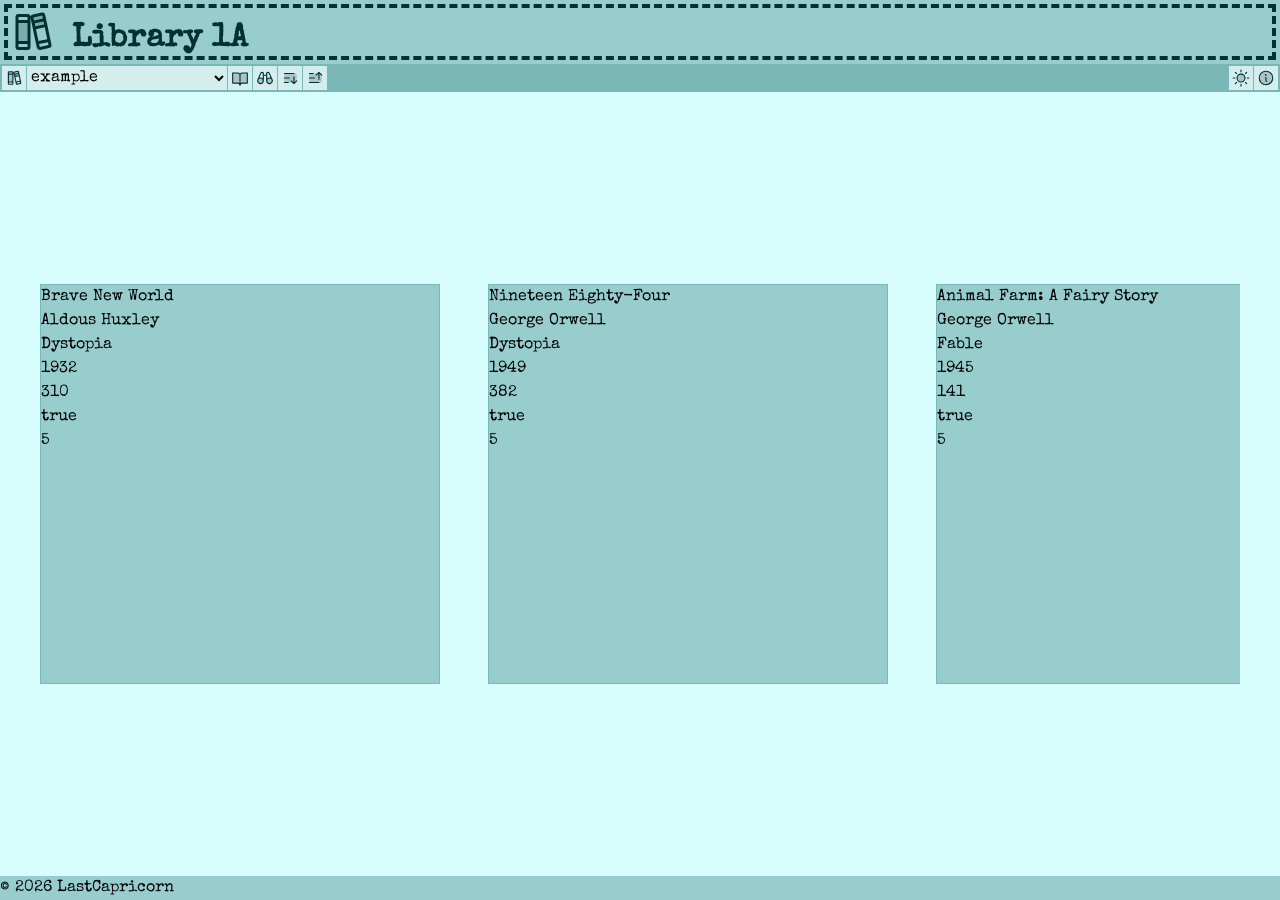
==== commit 120dc0ab: "Add Forms for New Bookshelf and New Books - Using Modal Html Dialog for the Forms - Info Button open" ====
--- a/index.html
+++ b/index.html
@@ -19,30 +19,102 @@
       </div>
     </div>
     <nav class="toolbar">
-      <ul class="tools">
-        <li role="button"><span class="ph--books-duotone"></span></li>
-        <li role="button"><span class="ph--book-open-duotone"></span></li>
-        <li role="button"><span class="ph--binoculars-duotone"></span></li>
-        <li role="button"><span class="ph--sort-ascending-duotone"></span></li>
-        <li role="button"><span class="ph--sort-descending-duotone"></span></li>
-      </ul>
-      <ul>
-        <li role="button" class="scheme-toggle">
+      <div class="tools">
+        <button type="button" title="new bookshelf" command="show-modal" commandfor="bookshelf_dialog">
+          <span class="ph--books-duotone"></span>
+        </button>
+        <select name="bookshelfs" id="shelf-select">
+          <option value="example" selected>example</option>
+        </select>
+        <button type="button" title="new book" command="show-modal" commandfor="book_dialog">
+          <span class="ph--book-open-duotone"></span>
+        </button>
+        <button type="button">
+          <span class="ph--binoculars-duotone"></span>
+        </button>
+        <button type="button">
+          <span class="ph--sort-ascending-duotone"></span>
+        </button>
+        <button type="button">
+          <span class="ph--sort-descending-duotone"></span>
+        </button>
+      </div>
+      <div class="tools">
+        <button type="button" class="scheme-toggle">
           <span class="ph--sun-duotone"></span>
           <span class="ph--moon-stars-duotone"></span>
-        </li>
-        <li role="button"><span class="ph--info-duotone"></span></li>
-      </ul>
+        </button>
+        <button type="button" popovertarget="info_pop">
+          <span class="ph--info-duotone"></span>
+        </button>
+      </div>
     </nav>
   </header>
-  <main class="container">
+  <dialog id="book_dialog">
+    <form action="" method="dialog">
+      <button type="button" command="close" commandfor="book_dialog">
+        <span class="ph--x-square-duotone"></span>
+     </button>
+     <p class="form-head">Enter some information (at least the title) about your new book:</p>
+     <label for="book_title">Title:</label>
+     <input type="text" id="book_title" pattern="[\w\-]+" required>
+     <label for="book_author">Author:</label>
+     <input type="text" id="book_author" pattern="[\w\-]+">
+     <label for="book_category">Category:</label>
+     <input type="text" id="book_category" pattern="[\w\-]+">
+     <label for="book_year">Year:</label>
+     <input type="number" id="book_year" min="0" max="2026" value="2026" pattern="[0-9]{1,4}">
+     <label for="book_pages">Pages:</label>
+     <input type="number" id="book_pages" min="1" max="99999" value="1" pattern="[0-9]{1,5}">
+     <label for="book_read">Read:</label>
+     <input type="checkbox" id="book_read">
+     <p class="rating">Rating:</p>
+     <div id="rating">
+      <span class="ph--star-duotone star" role="button" value="1"></span>
+      <span class="ph--star-duotone star" role="button" value="2"></span>
+      <span class="ph--star-duotone star" role="button" value="3"></span>
+      <span class="ph--star-duotone star" role="button" value="4"></span>
+      <span class="ph--star-duotone star" role="button" value="5"></span>
+     </div>
+     <button type="submit">create!</button>
+    </form>
+  </dialog>
+  <dialog id="bookshelf_dialog">
+    <form action="" method="dialog">
+      <button type="button" command="close" commandfor="bookshelf_dialog">
+        <span class="ph--x-square-duotone"></span>
+      </button>
+      <label for="bookshelf-name">Please enter a name for your new bookshelf:</label>
+      <input type="text" id="bookshelf-name" minlength="2" pattern="[a-zA-Z][\w\-]+[a-zA-Z0-9]" placeholder="a-z, A-Z, 0-9, _, -">
+      <p class="explanation">Start with letter, end with letter or digit</p>
+      <button type="submit">create!</button>
+    </form>
+  </dialog>
+  <div id="info_pop" popover>
+    <ul>
+      <li>This is part of the Full Stack JavaScript Path from
+        <a href="https://www.theodinproject.com/lessons/node-path-javascript-library">The Odin Project</a>
+      </li>
+      <li>At Google Fonts you'll find
+        <a href="https://fonts.google.com/?query=special+elite">"Special Elite"</a>
+      </li>
+      <li>I used the duotone variant of
+        <a href="https://phosphoricons.com/">PhosphorIcons</a></li>
+      <li>You can have a look at my other
+        <a href="https://github.com/LastCapricorn">repositories</a>
+        on github
+      </li>
+    </ul>
+  </div>
 
-  </main>
+  <main class="container"></main>
+
   <footer>
     <div>
       <span>&copy; 2026 LastCapricorn</span>
     </div>
   </footer>
+
   <template id="book-card-template">
     <div class="book-card">
       <p class="book-title"></p>
@@ -54,6 +126,7 @@
       <p class="book-rating"></p>
     </div>
   </template>
+
 </body>
 </html>
 
@@ -99,4 +172,7 @@
 <span class="ph--warning-circle-duotone"></span>
 <span class="ph--warning-duotone"></span>
 <span class="ph--warning-octagon-duotone"></span>
+<span class="ph--x-duotone"></span>
+<span class="ph--x-circle-duotone"></span>
+<span class="ph--x-square-duotone"></span>
 -->
--- a/css/icons.css
+++ b/css/icons.css
@@ -38,7 +38,10 @@
 .ph--trash-simple-duotone,
 .ph--warning-circle-duotone,
 .ph--warning-duotone,
-.ph--warning-octagon-duotone {
+.ph--warning-octagon-duotone,
+.ph--x-duotone,
+.ph--x-circle-duotone,
+.ph--x-square-duotone {
   display: inline-block;
   width: 1em;
   height: 1em;
@@ -215,3 +218,15 @@
 span.ph--warning-octagon-duotone {
   --svg: url("data:image/svg+xml,%3Csvg xmlns='http://www.w3.org/2000/svg' viewBox='0 0 256 256'%3E%3Cg fill='black'%3E%3Cpath d='M224 91.55v72.9a8 8 0 0 1-2.34 5.66l-51.55 51.55a8 8 0 0 1-5.66 2.34h-72.9a8 8 0 0 1-5.66-2.34l-51.55-51.55a8 8 0 0 1-2.34-5.66v-72.9a8 8 0 0 1 2.34-5.66l51.55-51.55A8 8 0 0 1 91.55 32h72.9a8 8 0 0 1 5.66 2.34l51.55 51.55a8 8 0 0 1 2.34 5.66' opacity='.2'/%3E%3Cpath d='M120 136V80a8 8 0 0 1 16 0v56a8 8 0 0 1-16 0m112-44.45v72.9a15.86 15.86 0 0 1-4.69 11.31l-51.55 51.55a15.86 15.86 0 0 1-11.31 4.69h-72.9a15.86 15.86 0 0 1-11.31-4.69l-51.55-51.55A15.86 15.86 0 0 1 24 164.45v-72.9a15.86 15.86 0 0 1 4.69-11.31l51.55-51.55A15.86 15.86 0 0 1 91.55 24h72.9a15.86 15.86 0 0 1 11.31 4.69l51.55 51.55A15.86 15.86 0 0 1 232 91.55m-16 0L164.45 40h-72.9L40 91.55v72.9L91.55 216h72.9L216 164.45ZM128 160a12 12 0 1 0 12 12a12 12 0 0 0-12-12'/%3E%3C/g%3E%3C/svg%3E");
 }
+
+span.ph--x-duotone {
+  --svg: url("data:image/svg+xml,%3Csvg xmlns='http://www.w3.org/2000/svg' viewBox='0 0 256 256'%3E%3Cg fill='black'%3E%3Cpath d='M216 56v144a16 16 0 0 1-16 16H56a16 16 0 0 1-16-16V56a16 16 0 0 1 16-16h144a16 16 0 0 1 16 16' opacity='.2'/%3E%3Cpath d='M205.66 194.34a8 8 0 0 1-11.32 11.32L128 139.31l-66.34 66.35a8 8 0 0 1-11.32-11.32L116.69 128L50.34 61.66a8 8 0 0 1 11.32-11.32L128 116.69l66.34-66.35a8 8 0 0 1 11.32 11.32L139.31 128Z'/%3E%3C/g%3E%3C/svg%3E");
+}
+
+span.ph--x-circle-duotone {
+  --svg: url("data:image/svg+xml,%3Csvg xmlns='http://www.w3.org/2000/svg' viewBox='0 0 256 256'%3E%3Cg fill='black'%3E%3Cpath d='M224 128a96 96 0 1 1-96-96a96 96 0 0 1 96 96' opacity='.2'/%3E%3Cpath d='M165.66 101.66L139.31 128l26.35 26.34a8 8 0 0 1-11.32 11.32L128 139.31l-26.34 26.35a8 8 0 0 1-11.32-11.32L116.69 128l-26.35-26.34a8 8 0 0 1 11.32-11.32L128 116.69l26.34-26.35a8 8 0 0 1 11.32 11.32M232 128A104 104 0 1 1 128 24a104.11 104.11 0 0 1 104 104m-16 0a88 88 0 1 0-88 88a88.1 88.1 0 0 0 88-88'/%3E%3C/g%3E%3C/svg%3E");
+}
+
+span.ph--x-square-duotone {
+  --svg: url("data:image/svg+xml,%3Csvg xmlns='http://www.w3.org/2000/svg' viewBox='0 0 256 256'%3E%3Cg fill='black'%3E%3Cpath d='M216 48v160a8 8 0 0 1-8 8H48a8 8 0 0 1-8-8V48a8 8 0 0 1 8-8h160a8 8 0 0 1 8 8' opacity='.2'/%3E%3Cpath d='M208 32H48a16 16 0 0 0-16 16v160a16 16 0 0 0 16 16h160a16 16 0 0 0 16-16V48a16 16 0 0 0-16-16m0 176H48V48h160zm-42.34-106.34L139.31 128l26.35 26.34a8 8 0 0 1-11.32 11.32L128 139.31l-26.34 26.35a8 8 0 0 1-11.32-11.32L116.69 128l-26.35-26.34a8 8 0 0 1 11.32-11.32L128 116.69l26.34-26.35a8 8 0 0 1 11.32 11.32'/%3E%3C/g%3E%3C/svg%3E");
+}
--- a/css/style.css
+++ b/css/style.css
@@ -17,6 +17,7 @@
    --bg-li: light-dark( hsl(180 40% 88% / 1), hsl(180 0% 38% / 1));
    --br-li: light-dark( hsl(180 30% 60% / 1), hsl(180 0% 20% / 1));
    --ch-li: light-dark( hsl(180 90% 10% / 1), hsl(180 65% 89% / 1));
+   --bg-cancel: light-dark( hsl(0 90% 80% / 1), hsl(0 60% 50% / 0.9));
 }
 
 @media (prefers-color-scheme: light) {
@@ -33,6 +34,22 @@
   }
   .scheme-toggle [class*="sun"] {
     display: none;
+  }
+}
+:root[style*="light"] {
+  [class*="sun"] {
+    display: inline-block;
+  }
+  [class*="moon"] {
+    display: none;
+  }
+}
+:root[style*="dark"] {
+  [class*="sun"] {
+    display: none;
+  }
+  [class*="moon"] {
+    display: inline-block;
   }
 }
 
@@ -59,45 +76,56 @@
   display: block;
   max-width: 100%;
 }
-
-header .heading {
+input, select, button {
+  font: inherit;
+}
+button {
+  cursor: pointer;
+}
+.heading {
   display:flex;
   gap: 1.0rem;
   background-color: var(--bg-header);
-}
-header .heading .logo {
+  outline: 4px dashed var(--ch-li);
+  outline-offset: -8px;
+}
+.heading .logo {
+  margin-inline-start: 0.5rem;
   display: flex;
   align-items: center;
   font-size: 3rem;
   color: var(--ch-li);
 }
-header .heading .title h1 {
-  line-height: 1;
+.heading .title h1 {
   padding-top: 1rem;
   color: var(--ch-li);
 }
 .toolbar {
-  padding: 0.1rem;
+  padding: 2px;
   background-color: var(--bg-toolbar);
   display: flex;
   justify-content: space-between;
 }
-ul {
-  list-style-type: none;
+.tools {
   padding: 0;
   display: flex;
-  gap: 2px;
-}
-li {
-  padding: 0.2rem;
-  line-height: 0.5;
+  gap: 1px;
+}
+.tools button {
+  font-size: 18px;
+  line-height: 0;
+  padding: 3px;
   background-color: var(--bg-li);
-  cursor: pointer;
-}
-li [class^="ph--"] {
-  font-size: 18px;
-  color: var(--ch-li);
-}
+  color: var(--ch-li);
+  border: none;
+}
+.tools select {
+  width: min(30dvw, 200px);
+  background-color: var(--bg-li);
+  border: none;
+  outline: none;
+}
+
 .scheme-toggle {
   position: relative;
   width: 24px;
@@ -107,10 +135,157 @@
   top: 3px;
   left: 3px;
 }
-:root[style*="light"] [class*="sun"]{ display: inline-block;}
-:root[style*="light"] [class*="moon"]{ display: none;}
-:root[style*="dark"] [class*="moon"]{ display: inline-block;}
-:root[style*="dark"] [class*="sun"]{ display: none;}
+button:has([class*="info"]) {
+  anchor-name: --info;
+}
+button:has([class*="books"]) {
+  anchor-name: --bookshelf;
+}
+button:has([class*="book-open"]) {
+  anchor-name: --book;
+}
+dialog button:has([class^="ph--x"]) {
+    position: relative;
+    justify-self: end;
+    align-self: start;
+    width: 24px;
+    height: 24px;
+    border: none;
+    background-color: var(--bg-cancel);
+    display: grid;
+    justify-items: center;
+    align-items: center;
+}
+dialog button[type="submit"] {
+    border: 1px solid var(--ch-li);
+    outline: 2px dotted var(--ch-li);
+    outline-offset: -4px;
+    color: var(--ch-li);
+    background-color: var(--bg-header);
+    width: min-content;
+    padding: 0.3rem;
+    justify-self: end;
+    align-self: center;
+}
+
+#book_dialog {
+  position: fixed;
+  position-anchor: --book;
+  position-area: bottom;
+  width: min(90dvw, 400px);
+  margin-block-start: 0.5rem;
+  margin-inline-start: 0.5rem;
+  background-color: color(from var(--bg-body) srgb r g b / 0.9);
+  color: var(--ch-li);
+  border: 1px solid var(--ch-li);
+  outline: 2px dashed var(--ch-li);
+  outline-offset: -5px;
+  form {
+    display: grid;
+    grid-template-columns: 90px 1fr;
+    grid-auto-rows: 40px;
+    grid-auto-flow: row;
+    align-items: center;
+  }
+  button {
+    grid-column: 2;
+  }
+  button span {
+    position: absolute;
+    font-size: 2rem;
+    color: var(--ch-li);
+  }
+  .form-head {
+    grid-column: span 2;
+  }
+  label,
+  .rating {
+    justify-self: end;
+    padding-inline-end: 0.5rem;
+  }
+  input {
+    color: var(--ch-li);
+  }
+  #rating {
+    display: flex;
+  }
+  .star {
+    font-size: 1.25rem;
+    cursor: pointer;
+  }
+  .star.marked {
+    color: gold;
+  }
+}
+
+#bookshelf_dialog {
+  position: fixed;
+  position-anchor: --bookshelf;
+  position-area: bottom span-right;
+  width: min(90dvw, 400px);
+  margin-block-start: 0.5rem;
+  margin-inline-start: 0.5rem;
+  background-color: color(from var(--bg-body) srgb r g b / 0.9);
+  color: var(--ch-li);
+  border: 1px solid var(--ch-li);
+  outline: 2px dashed var(--ch-li);
+  outline-offset: -5px;
+  form {
+    display: grid;
+    grid-template-areas:
+    ". exit"
+    "label label"
+    "input input"
+    "explain submit";
+  }
+  button:has([class^="ph--x"]) {
+    grid-area: exit;
+  }
+  button span {
+    position: absolute;
+    font-size: 2rem;
+    color: var(--ch-li);
+  }
+  label {
+    margin-top: 1rem;
+    grid-area: label;
+  }
+  input {
+    grid-area: input;
+    color: var(--ch-li);
+    margin-bottom: 1rem;
+  }
+  .explanation {
+    grid-area: explain;
+    font-size: 0.80rem;
+  }
+  button[type="submit"] {
+    grid-area: submit;
+  }
+}
+#info_pop:popover-open {
+  position: fixed;
+  position-anchor: --info;
+  position-area: bottom span-left;
+  width: min(85dvw, 400px);
+  margin-block-start: 0.5rem;
+  margin-inline-end: 0.5rem;
+  background-color: color(from var(--bg-body) srgb r g b / 0.9);
+  color: var(--ch-li);
+  border: 1px solid var(--ch-li);
+  outline: 2px dashed var(--ch-li);
+  outline-offset: -5px;
+  ul {
+    padding-inline-start: 24px;
+    li {
+      padding: 0.5rem 0.2rem 0.5rem 0.5rem;
+      text-wrap-style: pretty;
+    }
+    li:not(:last-of-type) {
+      border-block-end: 1px groove var(--bg-card);
+    }
+  }
+}
 
 .container {
   width: min(100dvw, 1200px);
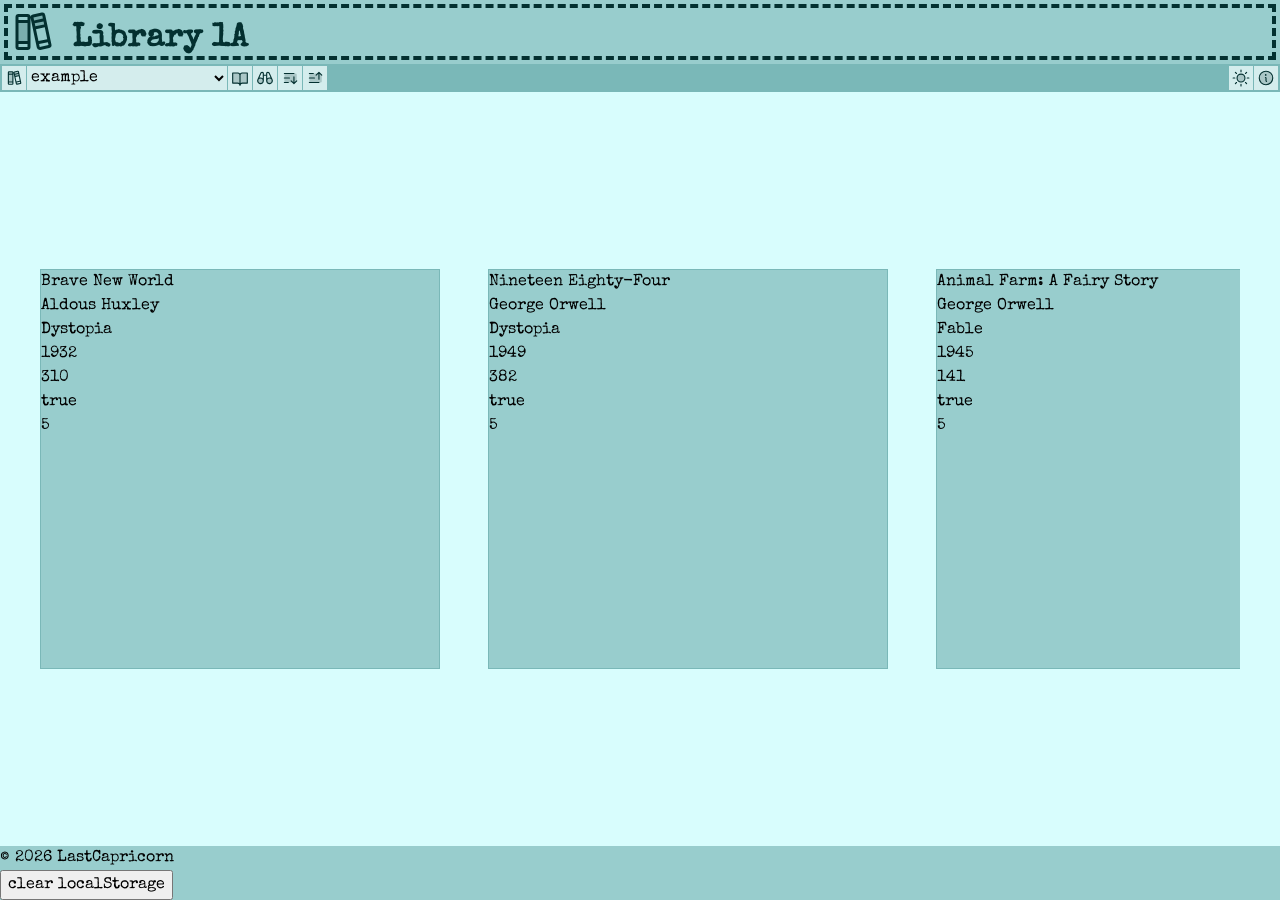
==== commit af54069f: "Add functionality to Bookshelf-Form - Add functionality to Bookshelf-Selection - Bookshelfs are stor" ====
--- a/index.html
+++ b/index.html
@@ -24,7 +24,6 @@
           <span class="ph--books-duotone"></span>
         </button>
         <select name="bookshelfs" id="shelf-select">
-          <option value="example" selected>example</option>
         </select>
         <button type="button" title="new book" command="show-modal" commandfor="book_dialog">
           <span class="ph--book-open-duotone"></span>
@@ -57,11 +56,11 @@
      </button>
      <p class="form-head">Enter some information (at least the title) about your new book:</p>
      <label for="book_title">Title:</label>
-     <input type="text" id="book_title" pattern="[\w\-]+" required>
+     <input type="text" id="book_title" pattern="[\w\- ]+" required>
      <label for="book_author">Author:</label>
-     <input type="text" id="book_author" pattern="[\w\-]+">
+     <input type="text" id="book_author" pattern="[\w\- ]+">
      <label for="book_category">Category:</label>
-     <input type="text" id="book_category" pattern="[\w\-]+">
+     <input type="text" id="book_category" pattern="[\w\- ]+">
      <label for="book_year">Year:</label>
      <input type="number" id="book_year" min="0" max="2026" value="2026" pattern="[0-9]{1,4}">
      <label for="book_pages">Pages:</label>
@@ -70,26 +69,43 @@
      <input type="checkbox" id="book_read">
      <p class="rating">Rating:</p>
      <div id="rating">
-      <span class="ph--star-duotone star" role="button" value="1"></span>
-      <span class="ph--star-duotone star" role="button" value="2"></span>
-      <span class="ph--star-duotone star" role="button" value="3"></span>
-      <span class="ph--star-duotone star" role="button" value="4"></span>
-      <span class="ph--star-duotone star" role="button" value="5"></span>
+       <label for="star1" class="star">
+         <span class="ph--star-duotone"></span>
+         <input type="checkbox" id="star1" value="1">
+       </label>
+       <label for="star2" class="star">
+         <span class="ph--star-duotone"></span>
+         <input type="checkbox" id="star2" value="2">
+       </label>
+       <label for="star3" class="star">
+         <span class="ph--star-duotone"></span>
+         <input type="checkbox" id="star3" value="3">
+       </label>
+       <label for="star4" class="star">
+         <span class="ph--star-duotone"></span>
+         <input type="checkbox" id="star4" value="4">
+       </label>
+       <label for="star5" class="star">
+         <span class="ph--star-duotone"></span>
+         <input type="checkbox" id="star5" value="5">
+       </label>
      </div>
      <button type="submit">create!</button>
     </form>
   </dialog>
+
   <dialog id="bookshelf_dialog">
-    <form action="" method="dialog">
-      <button type="button" command="close" commandfor="bookshelf_dialog">
+    <form action="#" method="dialog" name="bookshelf_form" id="bookshelf_form">
+      <button type="button" id="bookshelf-form_cancel" command="close" commandfor="bookshelf_dialog">
         <span class="ph--x-square-duotone"></span>
       </button>
-      <label for="bookshelf-name">Please enter a name for your new bookshelf:</label>
-      <input type="text" id="bookshelf-name" minlength="2" pattern="[a-zA-Z][\w\-]+[a-zA-Z0-9]" placeholder="a-z, A-Z, 0-9, _, -">
+      <label for="bookshelf_name">Please enter a name for your new bookshelf:</label>
+      <input type="text" id="bookshelf_name" name="bookshelf_name" minlength="2" pattern="[a-zA-Z][\w\-]+[a-zA-Z0-9]" placeholder="a-z, A-Z, 0-9, _, -">
       <p class="explanation">Start with letter, end with letter or digit</p>
-      <button type="submit">create!</button>
+      <button type="submit" id="bookshelf-form_submit" form="bookshelf_form">create!</button>
     </form>
   </dialog>
+
   <div id="info_pop" popover>
     <ul>
       <li>This is part of the Full Stack JavaScript Path from
@@ -113,6 +129,7 @@
     <div>
       <span>&copy; 2026 LastCapricorn</span>
     </div>
+    <button type="button">clear localStorage</button>
   </footer>
 
   <template id="book-card-template">
@@ -131,6 +148,8 @@
 </html>
 
 <!--
+<form action="https://httpbin.org/post" method="post" name="bookshelf_form" id="bookshelf_form">
+
 <span class=".ph--binoculars-duotone"></span>
 <span class="ph--book-duotone"></span>
 <span class="ph--book-open-duotone"></span>
--- a/css/style.css
+++ b/css/style.css
@@ -135,6 +135,7 @@
   top: 3px;
   left: 3px;
 }
+
 button:has([class*="info"]) {
   anchor-name: --info;
 }
@@ -172,17 +173,21 @@
   position: fixed;
   position-anchor: --book;
   position-area: bottom;
-  width: min(90dvw, 400px);
+  max-width: 100%;
+  width: min(93dvw, 400px);
   margin-block-start: 0.5rem;
   margin-inline-start: 0.5rem;
+  padding: 0.5rem;
   background-color: color(from var(--bg-body) srgb r g b / 0.9);
   color: var(--ch-li);
   border: 1px solid var(--ch-li);
   outline: 2px dashed var(--ch-li);
   outline-offset: -5px;
+
   form {
     display: grid;
-    grid-template-columns: 90px 1fr;
+    grid-template-columns: 90px minmax(100px, 1fr);
+    grid-template-rows: 30px 70px;
     grid-auto-rows: 40px;
     grid-auto-flow: row;
     align-items: center;
@@ -190,15 +195,16 @@
   button {
     grid-column: 2;
   }
-  button span {
+  [class^="ph--x"] {
     position: absolute;
     font-size: 2rem;
     color: var(--ch-li);
   }
   .form-head {
     grid-column: span 2;
-  }
-  label,
+    padding-inline: 0.2rem;
+  }
+  [for^="book"],
   .rating {
     justify-self: end;
     padding-inline-end: 0.5rem;
@@ -206,14 +212,44 @@
   input {
     color: var(--ch-li);
   }
+  [id="book_read"] {
+    appearance: none;
+    position: relative;
+    cursor: pointer;
+    width: 1.4rem;
+    aspect-ratio: 1 / 1;
+    border: 2px dotted var(--ch-li);
+  }
+  [id="book_read"]::before {
+    content: "\2714";
+    position: absolute;
+    top: -0.9rem;
+    left: -0.2rem;
+    font-size: 2.5rem;
+    color: currentColor;
+    visibility: hidden;
+  }
+  [id="book_read"]:checked::before {
+    visibility: visible;
+  }
   #rating {
-    display: flex;
+    display: grid;
+    grid-auto-flow: column;
+    justify-content: start;
+    align-content: center;
   }
   .star {
     font-size: 1.25rem;
     cursor: pointer;
   }
-  .star.marked {
+  input[id^="star"] {
+    position: absolute;
+    opacity: 0;
+    width: 0;
+    height: 0;
+    pointer-events: none;
+  }
+  label:has(input:checked) {
     color: gold;
   }
 }
@@ -222,7 +258,8 @@
   position: fixed;
   position-anchor: --bookshelf;
   position-area: bottom span-right;
-  width: min(90dvw, 400px);
+  max-width: 100%;
+  width: min(93dvw, 400px);
   margin-block-start: 0.5rem;
   margin-inline-start: 0.5rem;
   background-color: color(from var(--bg-body) srgb r g b / 0.9);
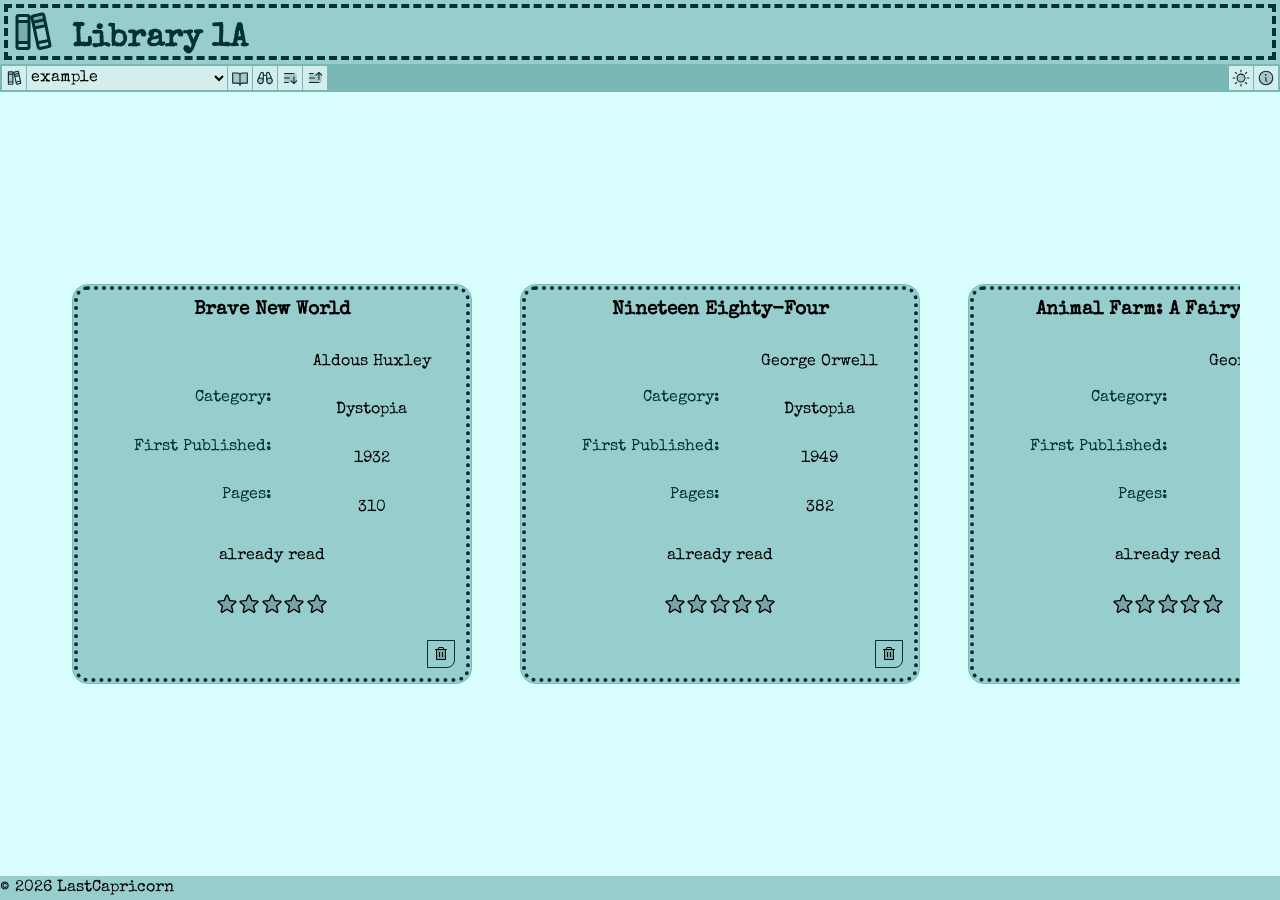
==== commit d558d375: "Add Functionality for the Book Form - New Books can be created, which will then be stored in the cur" ====
--- a/index.html
+++ b/index.html
@@ -49,8 +49,9 @@
       </div>
     </nav>
   </header>
+
   <dialog id="book_dialog">
-    <form action="" method="dialog">
+    <form action="#" method="dialog" name="book_form" id="book_form">
       <button type="button" command="close" commandfor="book_dialog">
         <span class="ph--x-square-duotone"></span>
      </button>
@@ -90,7 +91,7 @@
          <input type="checkbox" id="star5" value="5">
        </label>
      </div>
-     <button type="submit">create!</button>
+     <button type="submit" id="book-form_submit" form="book_form">create!</button>
     </form>
   </dialog>
 
@@ -120,6 +121,11 @@
         <a href="https://github.com/LastCapricorn">repositories</a>
         on github
       </li>
+      <li>
+        You can
+        <button type="button">clear localStorage</button>
+        before you close this page or for testing purposes
+      </li>
     </ul>
   </div>
 
@@ -129,18 +135,29 @@
     <div>
       <span>&copy; 2026 LastCapricorn</span>
     </div>
-    <button type="button">clear localStorage</button>
   </footer>
 
   <template id="book-card-template">
     <div class="book-card">
-      <p class="book-title"></p>
+      <h3 class="book-title"></h3>
       <p class="book-author"></p>
+      <span class="sp-cat">Category:</span>
       <p class="book-category"></p>
+      <span class="sp-year">First Published:</span>
       <p class="book-year"></p>
+      <span class="sp-pages">Pages:</span>
       <p class="book-pages"></p>
       <p class="book-read"></p>
-      <p class="book-rating"></p>
+      <div class="book-rating">
+        <span class="ph--star-duotone"></span>
+        <span class="ph--star-duotone"></span>
+        <span class="ph--star-duotone"></span>
+        <span class="ph--star-duotone"></span>
+        <span class="ph--star-duotone"></span>
+      </div>
+      <button type="button" class="trash">
+        <span class="ph--trash-duotone"></span>
+      </button>
     </div>
   </template>
 
--- a/css/style.css
+++ b/css/style.css
@@ -327,6 +327,7 @@
 .container {
   width: min(100dvw, 1200px);
   margin: 3rem auto;
+  padding-inline: 2rem;
   display: grid;
   grid-auto-flow: column;
   grid-auto-columns: 1fr;
@@ -337,16 +338,92 @@
   scroll-snap-type: inline mandatory;
 }
 .book-card {
-  width: min(100dvw, 400px);
+  width: min(96dvw, 400px);
   height: 400px;
   background-color: var(--bg-card);
   border: 1px solid var(--bg-toolbar);
+  outline: 4px dotted var(--ch-li);
+  outline-offset: -6px;
+  border-radius: 16px;
+  corner-shape: bevel;
   box-shadow: 10px 10px 10px 0px color(from var(--bg-toolbar) srgb r g b / 0.25);
-  scroll-snap-align: none start;
-  transition: 200ms;
-}
-.book-card:first-of-type {
-  scroll-margin-inline-start: 2rem;
+  scroll-snap-align: none center;
+  display: grid;
+  grid-template-columns: 1fr 1fr;
+  grid-template-areas:
+    "title title"
+    ". author"
+    "sp-cat category"
+    "sp-year year"
+    "sp-pages pages"
+    "read read"
+    "rating rating"
+    ". trash";
+  justify-items: center;
+  align-items: center;
+
+  .book-title {
+    grid-area: title;
+  }
+  .book-author {
+    grid-area: author;
+  }
+  .sp-cat {
+    grid-area: sp-cat;
+  }
+  .book-category {
+    grid-area: category;
+  }
+  .sp-year {
+    grid-area: sp-year;
+  }
+  .book-year {
+    grid-area: year;
+  }
+  .sp-pages {
+    grid-area: sp-pages;
+  }
+  .book-pages {
+    grid-area: pages;
+  }
+  .book-read {
+    grid-area: read;
+  }
+  .book-rating {
+    grid-area: rating;
+    display: flex;
+  }
+  .book-rating span {
+    font-size: 1.4rem;
+  }
+  .book-rating span.colored {
+    color: gold;
+  }
+  .trash {
+    grid-area: trash;
+    justify-self: end;
+    width: 28px;
+    aspect-ratio: 1 / 1;
+    margin-inline-end: 1rem;
+    margin-block-end: 0.2rem;
+    background-color: var(--bg-header);
+    border: 1px groove var(--ch-li);
+    border-bottom-right-radius: 8px;
+    corner-bottom-right-shape: bevel;
+    display: grid;
+    justify-content: center;
+    align-items: center;
+  }
+  .trash span {
+  }
+  [class^="sp-"] {
+    justify-self: right;
+    align-self: start;
+    color: var(--ch-li)
+  }
+  [class^="ph--"] {
+    cursor: pointer;
+  }
 }
 
 footer {
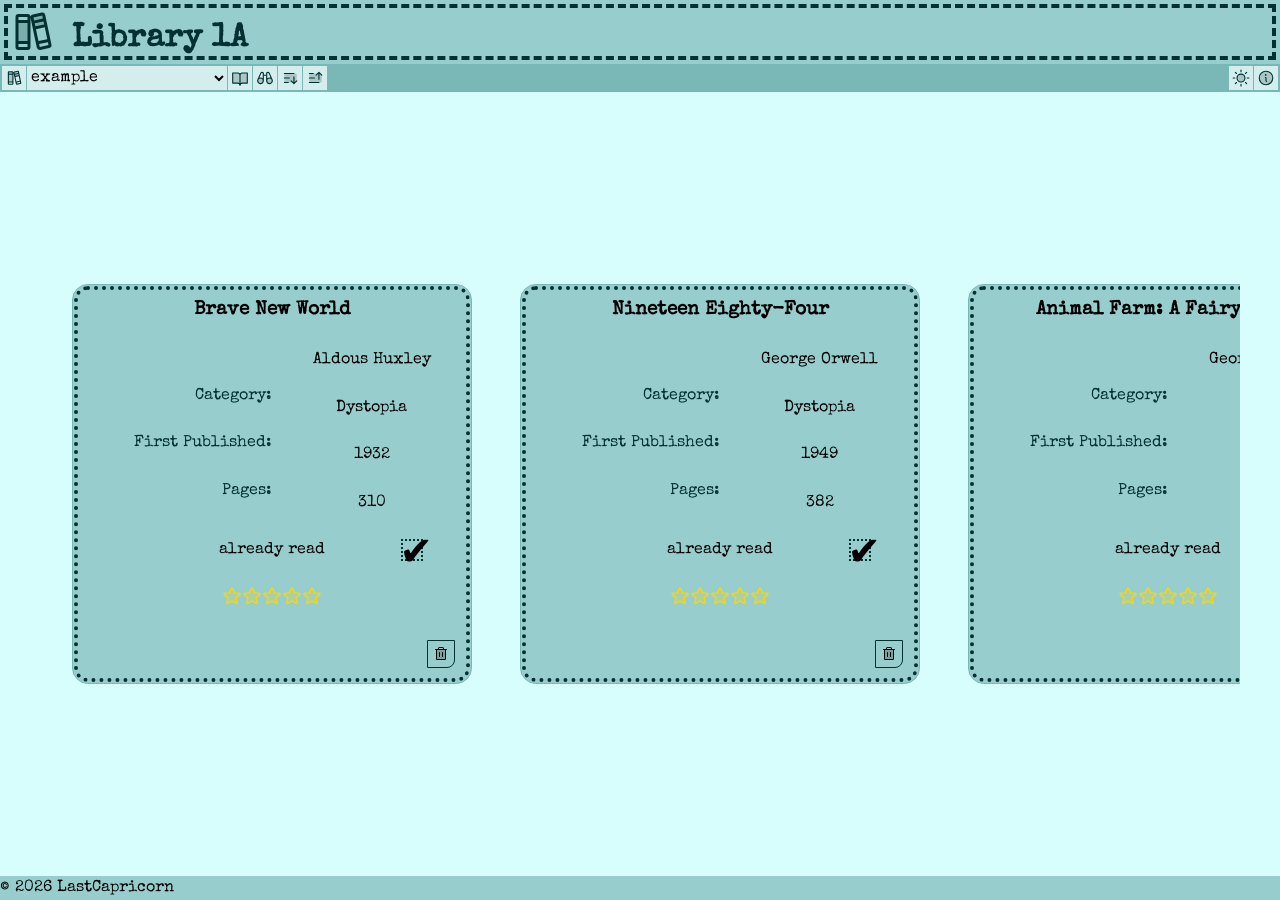
==== commit 5dd57899: "Complete Rework Of Script - due to many issues with Rating Stars and handling events" ====
--- a/index.html
+++ b/index.html
@@ -123,7 +123,7 @@
       </li>
       <li>
         You can
-        <button type="button">clear localStorage</button>
+        <button type="button" popovertarget="info_pop" popovertargetaction="hide">clear localStorage</button>
         before you close this page or for testing purposes
       </li>
     </ul>
@@ -141,21 +141,37 @@
     <div class="book-card">
       <h3 class="book-title"></h3>
       <p class="book-author"></p>
-      <span class="sp-cat">Category:</span>
+      <span class="span-category">Category:</span>
       <p class="book-category"></p>
-      <span class="sp-year">First Published:</span>
+      <span class="span-year">First Published:</span>
       <p class="book-year"></p>
-      <span class="sp-pages">Pages:</span>
+      <span class="span-pages">Pages:</span>
       <p class="book-pages"></p>
-      <p class="book-read"></p>
+      <label class="label-read"></label>
+      <input type="checkbox" class="book-read">
       <div class="book-rating">
-        <span class="ph--star-duotone"></span>
-        <span class="ph--star-duotone"></span>
-        <span class="ph--star-duotone"></span>
-        <span class="ph--star-duotone"></span>
-        <span class="ph--star-duotone"></span>
-      </div>
-      <button type="button" class="trash">
+       <label class="rate-label">
+         <span class="ph--star-duotone"></span>
+         <input type="checkbox" class="rate-input" value="1">
+       </label>
+       <label class="rate-label">
+         <span class="ph--star-duotone"></span>
+         <input type="checkbox" class="rate-input" value="2">
+       </label>
+       <label class="rate-label">
+         <span class="ph--star-duotone"></span>
+         <input type="checkbox" class="rate-input" value="3">
+       </label>
+       <label class="rate-label">
+         <span class="ph--star-duotone"></span>
+         <input type="checkbox" class="rate-input" value="4">
+       </label>
+       <label class="rate-label">
+         <span class="ph--star-duotone"></span>
+         <input type="checkbox" class="rate-input" value="5">
+       </label>
+      </div>
+      <button type="button" class="button-trash">
         <span class="ph--trash-duotone"></span>
       </button>
     </div>
@@ -165,8 +181,6 @@
 </html>
 
 <!--
-<form action="https://httpbin.org/post" method="post" name="bookshelf_form" id="bookshelf_form">
-
 <span class=".ph--binoculars-duotone"></span>
 <span class="ph--book-duotone"></span>
 <span class="ph--book-open-duotone"></span>
--- a/css/style.css
+++ b/css/style.css
@@ -82,6 +82,7 @@
 button {
   cursor: pointer;
 }
+
 .heading {
   display:flex;
   gap: 1.0rem;
@@ -183,7 +184,6 @@
   border: 1px solid var(--ch-li);
   outline: 2px dashed var(--ch-li);
   outline-offset: -5px;
-
   form {
     display: grid;
     grid-template-columns: 90px minmax(100px, 1fr);
@@ -300,6 +300,7 @@
     grid-area: submit;
   }
 }
+
 #info_pop:popover-open {
   position: fixed;
   position-anchor: --info;
@@ -361,45 +362,78 @@
     ". trash";
   justify-items: center;
   align-items: center;
-
   .book-title {
     grid-area: title;
   }
   .book-author {
     grid-area: author;
   }
-  .sp-cat {
+  .span-category {
     grid-area: sp-cat;
   }
   .book-category {
     grid-area: category;
   }
-  .sp-year {
+  .span-year {
     grid-area: sp-year;
   }
   .book-year {
     grid-area: year;
   }
-  .sp-pages {
+  .span-pages {
     grid-area: sp-pages;
   }
   .book-pages {
     grid-area: pages;
   }
+  .label-read,
   .book-read {
     grid-area: read;
   }
+  .book-read {
+    appearance: none;
+    position: relative;
+    cursor: pointer;
+    justify-self: end;
+    margin-right: 3rem;
+    width: 1.4rem;
+    aspect-ratio: 1 / 1;
+    border: 2px dotted var(--ch-li);
+  }
+  .book-read::before {
+    content: "\2714";
+    position: absolute;
+    top: -0.9rem;
+    left: -0.2rem;
+    font-size: 2.5rem;
+    color: currentColor;
+    visibility: hidden;
+  }
+  .book-read:checked::before {
+    visibility: visible;
+  }
   .book-rating {
     grid-area: rating;
-    display: flex;
-  }
-  .book-rating span {
-    font-size: 1.4rem;
-  }
-  .book-rating span.colored {
+    display: grid;
+    grid-auto-flow: column;
+    justify-content: start;
+    align-content: center;
+  }
+  [class="rate-label"] {
+    font-size: 1.25rem;
+    cursor: pointer;
+  }
+  [class="rate-input"] {
+    position: absolute;
+    opacity: 0;
+    width: 0;
+    height: 0;
+    pointer-events: none;
+  }
+  [class="rate-label"]:has(input:checked) {
     color: gold;
   }
-  .trash {
+  .button-trash {
     grid-area: trash;
     justify-self: end;
     width: 28px;
@@ -414,9 +448,7 @@
     justify-content: center;
     align-items: center;
   }
-  .trash span {
-  }
-  [class^="sp-"] {
+  [class^="span-"] {
     justify-self: right;
     align-self: start;
     color: var(--ch-li)
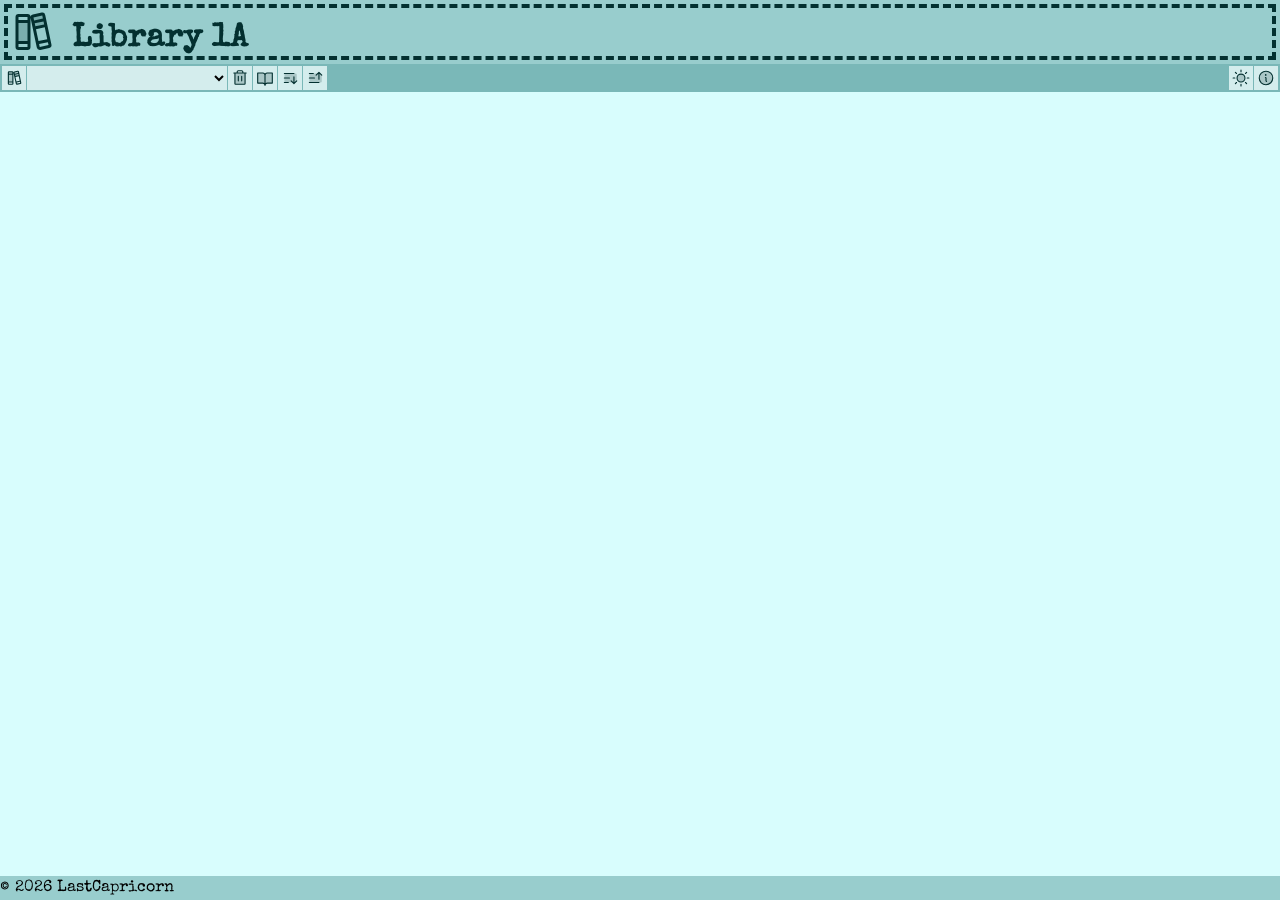
==== commit f7d3ee27: "Add Option to Remove Bookshelfs - Remove not needed files" ====
--- a/index.html
+++ b/index.html
@@ -25,11 +25,11 @@
         </button>
         <select name="bookshelfs" id="shelf-select">
         </select>
+        <button type="button" class="remove-bookshelf" title="remove bookshelf">
+          <span class="ph--trash-duotone"></span>
+        </button>
         <button type="button" title="new book" command="show-modal" commandfor="book_dialog">
           <span class="ph--book-open-duotone"></span>
-        </button>
-        <button type="button">
-          <span class="ph--binoculars-duotone"></span>
         </button>
         <button type="button">
           <span class="ph--sort-ascending-duotone"></span>
@@ -107,6 +107,12 @@
     </form>
   </dialog>
 
+  <dialog id="remove_dialog">
+    <p>Do you really want to remove the current bookshelf?</p>
+    <button type="button" class="confirm-removal">Remove!</button>
+    <button type="button" command="close" commandfor="remove_dialog">Cancel</button>
+  </dialog>
+
   <div id="info_pop" popover>
     <ul>
       <li>This is part of the Full Stack JavaScript Path from
@@ -179,50 +185,3 @@
 
 </body>
 </html>
-
-<!--
-<span class=".ph--binoculars-duotone"></span>
-<span class="ph--book-duotone"></span>
-<span class="ph--book-open-duotone"></span>
-<span class="ph--book-open-text-duotone"></span>
-<span class="ph--book-open-user-duotone"></span>
-<span class="ph--bookmark-duotone"></span>
-<span class="ph--bookmark-simple-duotone"></span>
-<span class="ph--bookmarks-duotone"></span>
-<span class="ph--bookmarks-simple-duotone"></span>
-<span class="ph--books-duotone"></span>
-<span class="ph--cardholder-duotone"></span>
-<span class="ph--cards-duotone"></span>
-<span class="ph--cards-three-duotone"></span>
-<span class="ph--database-duotone"></span>
-<span class="ph--feather-duotone"></span>
-<span class="ph--gear-duotone"></span>
-<span class="ph--gear-six-duotone"></span>
-<span class="ph--github-logo-duotone"></span>
-<span class="ph--info-duotone"></span>
-<span class="ph--lightbulb-duotone"></span>
-<span class="ph--lightbulb-filament-duotone"></span>
-<span class="ph--moon-duotone"></span>
-<span class="ph--moon-stars-duotone"></span>
-<span class="ph--paperclip-duotone"></span>
-<span class="ph--paragraph-duotone"></span>
-<span class="ph--phosphor-logo-duotone"></span>
-<span class="ph--shooting-star-duotone"></span>
-<span class="ph--sort-ascending-duotone"></span>
-<span class="ph--sort-descending-duotone"></span>
-<span class="ph--star-duotone"></span>
-<span class="ph--sun-dim-duotone"></span>
-<span class="ph--sun-duotone"></span>
-<span class="ph--sun-horizon-duotone"></span>
-<span class="ph--table-duotone"></span>
-<span class="ph--toggle-left-duotone"></span>
-<span class="ph--toggle-right-duotone"></span>
-<span class="ph--trash-simple-duotone"></span>
-<span class="ph--trash-duotone"></span>
-<span class="ph--warning-circle-duotone"></span>
-<span class="ph--warning-duotone"></span>
-<span class="ph--warning-octagon-duotone"></span>
-<span class="ph--x-duotone"></span>
-<span class="ph--x-circle-duotone"></span>
-<span class="ph--x-square-duotone"></span>
--->
--- a/css/style.css
+++ b/css/style.css
@@ -137,14 +137,17 @@
   left: 3px;
 }
 
-button:has([class*="info"]) {
+.tools button:has([class*="info"]) {
   anchor-name: --info;
 }
-button:has([class*="books"]) {
+.tools button:has([class*="books"]) {
   anchor-name: --bookshelf;
 }
-button:has([class*="book-open"]) {
+.tools button:has([class*="book-open"]) {
   anchor-name: --book;
+}
+.tools button:has([class*="trash"]) {
+  anchor-name: --remove;
 }
 dialog button:has([class^="ph--x"]) {
     position: relative;
@@ -177,7 +180,7 @@
   max-width: 100%;
   width: min(93dvw, 400px);
   margin-block-start: 0.5rem;
-  margin-inline-start: 0.5rem;
+  margin-inline-end: 0.70rem;
   padding: 0.5rem;
   background-color: color(from var(--bg-body) srgb r g b / 0.9);
   color: var(--ch-li);
@@ -298,6 +301,44 @@
   }
   button[type="submit"] {
     grid-area: submit;
+  }
+}
+
+#remove_dialog:open {
+  position: fixed;
+  position-anchor: --remove;
+  position-area: bottom;
+  max-width: 100%;
+  width: min(93dvw, 400px);
+  margin-block-start: 0.5rem;
+  margin-inline-start: 0.7rem;
+  background-color: color(from var(--bg-body) srgb r g b / 0.9);
+  color: var(--ch-li);
+  border: 1px solid var(--ch-li);
+  outline: 2px dashed var(--ch-li);
+  outline-offset: -5px;
+  display: grid;
+  grid-template-columns: auto auto auto;
+  gap: 0.5rem;
+  p {
+    grid-column: 1 / 4;
+  }
+  button {
+    grid-row: 2 / 3;
+    justify-self: end;
+    border: 1px solid var(--ch-li);
+    outline: 2px dotted var(--ch-li);
+    outline-offset: -4px;
+    color: var(--ch-li);
+    background-color: var(--bg-header);
+    width: min-content;
+    padding: 0.3rem;
+  }
+  button[class="confirm-removal"] {
+    grid-column: 2 / 3;
+  }
+  button:not([class="confirm-removal"]) {
+    grid-column: 3 / 4;
   }
 }
 
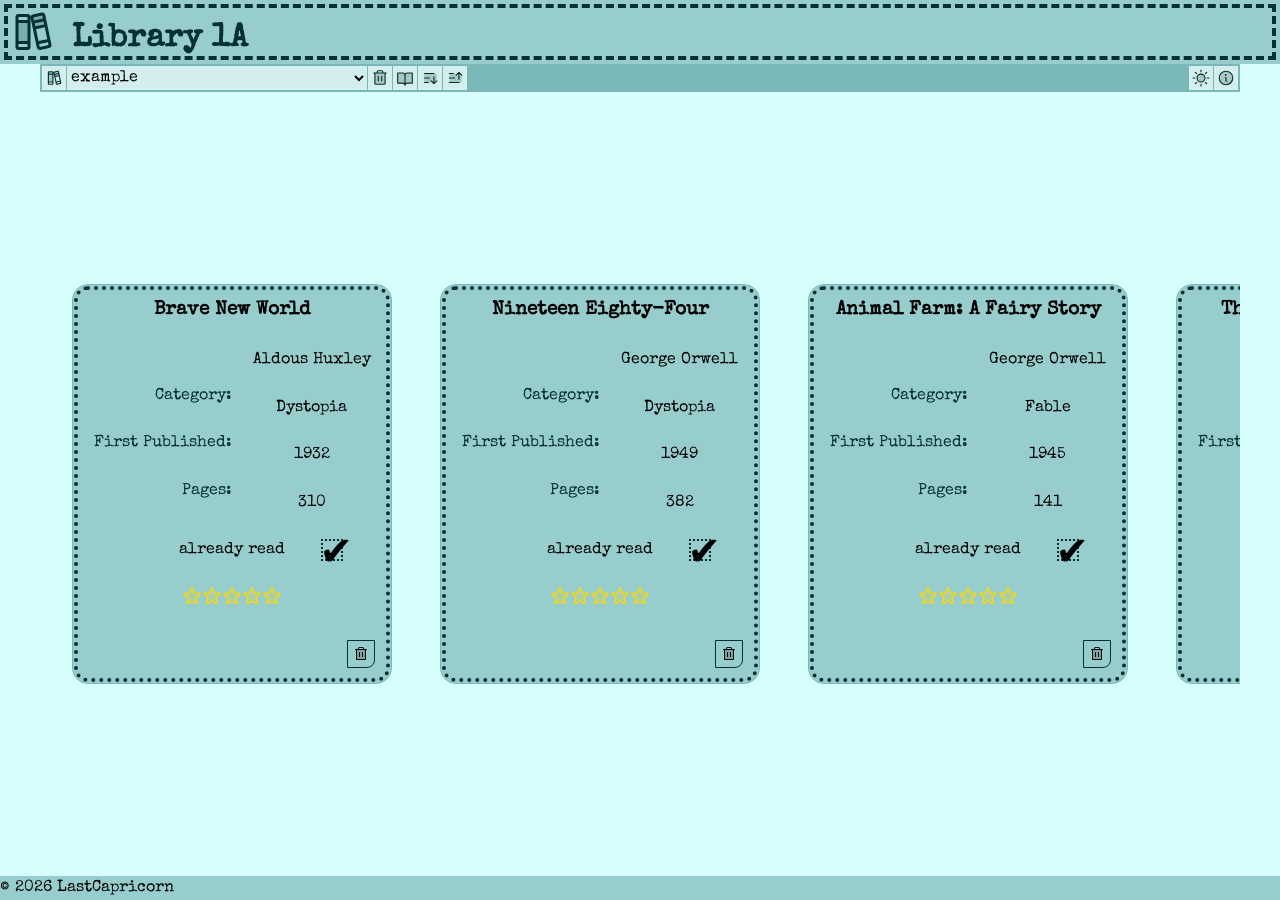
==== commit d2e0dc79: "Enable Simple Sort Function - Sorting Books by Title ascending or descending" ====
--- a/index.html
+++ b/index.html
@@ -31,10 +31,10 @@
         <button type="button" title="new book" command="show-modal" commandfor="book_dialog">
           <span class="ph--book-open-duotone"></span>
         </button>
-        <button type="button">
+        <button type="button" class="sort-button asc">
           <span class="ph--sort-ascending-duotone"></span>
         </button>
-        <button type="button">
+        <button type="button" class="sort-button desc">
           <span class="ph--sort-descending-duotone"></span>
         </button>
       </div>
--- a/css/style.css
+++ b/css/style.css
@@ -102,6 +102,8 @@
   color: var(--ch-li);
 }
 .toolbar {
+  width: clamp(300px, 100dvw, 1200px);
+  margin: 0 auto;
   padding: 2px;
   background-color: var(--bg-toolbar);
   display: flex;
@@ -121,7 +123,7 @@
   border: none;
 }
 .tools select {
-  width: min(30dvw, 200px);
+  width: clamp(90px, 32dvw, 300px);
   background-color: var(--bg-li);
   border: none;
   outline: none;
@@ -380,7 +382,7 @@
   scroll-snap-type: inline mandatory;
 }
 .book-card {
-  width: min(96dvw, 400px);
+  width: clamp(280px, 96dvw, 320px);
   height: 400px;
   background-color: var(--bg-card);
   border: 1px solid var(--bg-toolbar);
@@ -405,6 +407,8 @@
   align-items: center;
   .book-title {
     grid-area: title;
+    text-wrap-style: balance;
+    text-align: center;
   }
   .book-author {
     grid-area: author;
@@ -500,6 +504,7 @@
 }
 
 footer {
+  width: max(300px, 100dvw);
   align-self: end;
   background-color: var(--bg-header);
 }
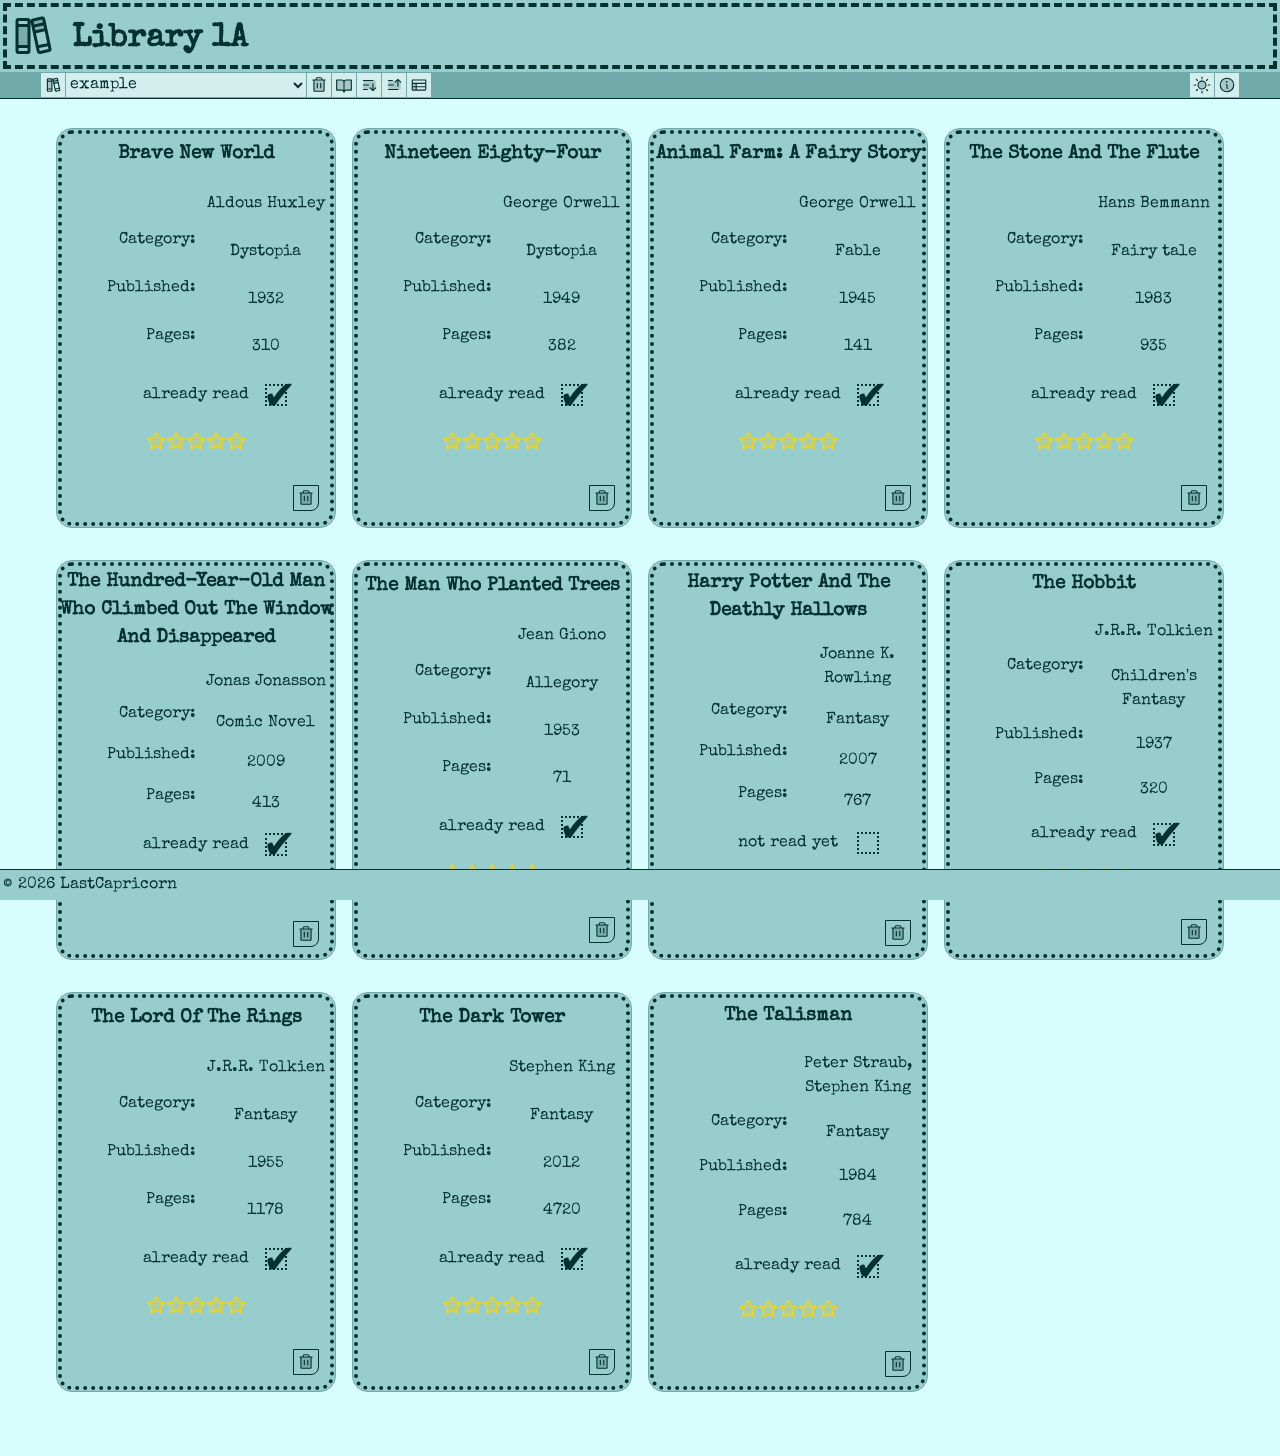
==== commit 97a1692e: "Add the Table View to the Library - The toggleView Button appears only if the Screenwidth is 700px o" ====
--- a/index.html
+++ b/index.html
@@ -31,11 +31,15 @@
         <button type="button" title="new book" command="show-modal" commandfor="book_dialog">
           <span class="ph--book-open-duotone"></span>
         </button>
-        <button type="button" class="sort-button asc">
+        <button type="button" class="sort-button asc" title="sort ascending">
           <span class="ph--sort-ascending-duotone"></span>
         </button>
-        <button type="button" class="sort-button desc">
+        <button type="button" class="sort-button desc" title="sort descending">
           <span class="ph--sort-descending-duotone"></span>
+        </button>
+        <button type="button" class="toggle-view">
+          <span class="ph--table-duotone" title="table view"></span>
+          <span class="ph--cards-duotone" title="card view"></span>
         </button>
       </div>
       <div class="tools">
@@ -49,6 +53,31 @@
       </div>
     </nav>
   </header>
+
+  <main class="container">
+    <table>
+      <thead>
+        <tr>
+          <th>Title</th>
+          <th>Author</th>
+          <th>Category</th>
+          <th>Published</th>
+          <th>Pages</th>
+          <th>Read</th>
+          <th>Rating</th>
+        </tr>
+      </thead>
+
+      <tbody></tbody>
+
+    </table>
+  </main>
+
+  <footer>
+    <div>
+      <p>&copy; 2026 LastCapricorn</p>
+    </div>
+  </footer>
 
   <dialog id="book_dialog">
     <form action="#" method="dialog" name="book_form" id="book_form">
@@ -135,21 +164,13 @@
     </ul>
   </div>
 
-  <main class="container"></main>
-
-  <footer>
-    <div>
-      <span>&copy; 2026 LastCapricorn</span>
-    </div>
-  </footer>
-
   <template id="book-card-template">
     <div class="book-card">
       <h3 class="book-title"></h3>
       <p class="book-author"></p>
       <span class="span-category">Category:</span>
       <p class="book-category"></p>
-      <span class="span-year">First Published:</span>
+      <span class="span-year">Published:</span>
       <p class="book-year"></p>
       <span class="span-pages">Pages:</span>
       <p class="book-pages"></p>
@@ -183,5 +204,47 @@
     </div>
   </template>
 
+  <template id="book-tablerow-template">
+    <tr class="tab-row">
+      <td class="tab-title"></td>
+      <td class="tab-author"></td>
+      <td class="tab-category"></td>
+      <td class="tab-year"></td>
+      <td class="tab-pages"></td>
+      <td class="tab-read">
+        <input type="checkbox" class="book-read">
+      </td>
+      <td class="tab-rating">
+        <div class="book-rating">
+          <label class="rate-label">
+            <span class="ph--star-duotone"></span>
+            <input type="checkbox" class="rate-input" value="1">
+          </label>
+          <label class="rate-label">
+            <span class="ph--star-duotone"></span>
+            <input type="checkbox" class="rate-input" value="2">
+          </label>
+          <label class="rate-label">
+            <span class="ph--star-duotone"></span>
+            <input type="checkbox" class="rate-input" value="3">
+          </label>
+          <label class="rate-label">
+            <span class="ph--star-duotone"></span>
+            <input type="checkbox" class="rate-input" value="4">
+          </label>
+          <label class="rate-label">
+            <span class="ph--star-duotone"></span>
+            <input type="checkbox" class="rate-input" value="5">
+          </label>
+        </div>
+      </td>
+      <td class="tab-trash">
+        <button type="button" class="button-trash">
+          <span class="ph--trash-duotone"></span>
+        </button>
+      </td>
+    </tr>
+  </template>
+
 </body>
 </html>
--- a/css/icons.css
+++ b/css/icons.css
@@ -1,46 +1,14 @@
-.ph--binoculars-duotone,
-.ph--book-duotone,
 .ph--book-open-duotone,
-.ph--book-open-text-duotone,
-.ph--book-open-user-duotone,
-.ph--bookmark-duotone,
-.ph--bookmark-simple-duotone,
-.ph--bookmarks-duotone,
-.ph--bookmarks-simple-duotone,
 .ph--books-duotone,
-.ph--cardholder-duotone,
 .ph--cards-duotone,
-.ph--cards-three-duotone,
-.ph--database-duotone,
-.ph--feather-duotone,
-.ph--gear-duotone,
-.ph--gear-six-duotone,
-.ph--github-logo-duotone,
 .ph--info-duotone,
-.ph--lightbulb-duotone,
-.ph--lightbulb-filament-duotone,
-.ph--moon-duotone,
 .ph--moon-stars-duotone,
-.ph--paperclip-duotone,
-.ph--paragraph-duotone,
-.ph--phosphor-logo-duotone,
-.ph--shooting-star-duotone,
 .ph--sort-ascending-duotone,
 .ph--sort-descending-duotone,
 .ph--star-duotone,
-.ph--sun-dim-duotone,
 .ph--sun-duotone,
-.ph--sun-horizon-duotone,
 .ph--table-duotone,
-.ph--toggle-left-duotone,
-.ph--toggle-right-duotone,
 .ph--trash-duotone,
-.ph--trash-simple-duotone,
-.ph--warning-circle-duotone,
-.ph--warning-duotone,
-.ph--warning-octagon-duotone,
-.ph--x-duotone,
-.ph--x-circle-duotone,
 .ph--x-square-duotone {
   display: inline-block;
   width: 1em;
@@ -55,112 +23,24 @@
   mask-size: 100% 100%;
 }
 
-span.ph--binoculars-duotone {
-  --svg: url("data:image/svg+xml,%3Csvg xmlns='http://www.w3.org/2000/svg' viewBox='0 0 256 256'%3E%3Cg fill='black'%3E%3Cpath d='M104 168a40 40 0 1 1-40-40a40 40 0 0 1 40 40m88-40a40 40 0 1 0 40 40a40 40 0 0 0-40-40' opacity='.2'/%3E%3Cpath d='M237.2 151.87a47 47 0 0 0-2.35-5.45L193.26 51.8a7.8 7.8 0 0 0-1.66-2.44a32 32 0 0 0-45.26 0A8 8 0 0 0 144 55v25h-32V55a8 8 0 0 0-2.34-5.66a32 32 0 0 0-45.26 0a7.8 7.8 0 0 0-1.66 2.44L21.15 146.4a47 47 0 0 0-2.35 5.45A48 48 0 1 0 112 168V96h32v72a48 48 0 1 0 93.2-16.13M76.71 59.75a16 16 0 0 1 19.29-1v73.51a47.9 47.9 0 0 0-46.79-9.92ZM64 200a32 32 0 1 1 32-32a32 32 0 0 1-32 32m96-141.26a16 16 0 0 1 19.29 1l27.5 62.58a47.9 47.9 0 0 0-46.79 9.93ZM192 200a32 32 0 1 1 32-32a32 32 0 0 1-32 32'/%3E%3C/g%3E%3C/svg%3E");
-}
-
-span.ph--book-duotone {
-  --svg: url("data:image/svg+xml,%3Csvg xmlns='http://www.w3.org/2000/svg' viewBox='0 0 256 256'%3E%3Cg fill='black'%3E%3Cpath d='M208 32v160H72a24 24 0 0 0-24 24V56a24 24 0 0 1 24-24Z' opacity='.2'/%3E%3Cpath d='M208 24H72a32 32 0 0 0-32 32v168a8 8 0 0 0 8 8h144a8 8 0 0 0 0-16H56a16 16 0 0 1 16-16h136a8 8 0 0 0 8-8V32a8 8 0 0 0-8-8m-8 160H72a31.8 31.8 0 0 0-16 4.29V56a16 16 0 0 1 16-16h128Z'/%3E%3C/g%3E%3C/svg%3E");
-}
-
 span.ph--book-open-duotone {
   --svg: url("data:image/svg+xml,%3Csvg xmlns='http://www.w3.org/2000/svg' viewBox='0 0 256 256'%3E%3Cg fill='black'%3E%3Cpath d='M232 56v144h-72a32 32 0 0 0-32 32a32 32 0 0 0-32-32H24V56h72a32 32 0 0 1 32 32a32 32 0 0 1 32-32Z' opacity='.2'/%3E%3Cpath d='M232 48h-72a40 40 0 0 0-32 16a40 40 0 0 0-32-16H24a8 8 0 0 0-8 8v144a8 8 0 0 0 8 8h72a24 24 0 0 1 24 24a8 8 0 0 0 16 0a24 24 0 0 1 24-24h72a8 8 0 0 0 8-8V56a8 8 0 0 0-8-8M96 192H32V64h64a24 24 0 0 1 24 24v112a39.8 39.8 0 0 0-24-8m128 0h-64a39.8 39.8 0 0 0-24 8V88a24 24 0 0 1 24-24h64Z'/%3E%3C/g%3E%3C/svg%3E");
-}
-
-span.ph--book-open-text-duotone {
-  --svg: url("data:image/svg+xml,%3Csvg xmlns='http://www.w3.org/2000/svg' viewBox='0 0 256 256'%3E%3Cg fill='black'%3E%3Cpath d='M232 56v144h-72a32 32 0 0 0-32 32V88a32 32 0 0 1 32-32Z' opacity='.2'/%3E%3Cpath d='M232 48h-72a40 40 0 0 0-32 16a40 40 0 0 0-32-16H24a8 8 0 0 0-8 8v144a8 8 0 0 0 8 8h72a24 24 0 0 1 24 24a8 8 0 0 0 16 0a24 24 0 0 1 24-24h72a8 8 0 0 0 8-8V56a8 8 0 0 0-8-8M96 192H32V64h64a24 24 0 0 1 24 24v112a39.8 39.8 0 0 0-24-8m128 0h-64a39.8 39.8 0 0 0-24 8V88a24 24 0 0 1 24-24h64ZM160 88h40a8 8 0 0 1 0 16h-40a8 8 0 0 1 0-16m48 40a8 8 0 0 1-8 8h-40a8 8 0 0 1 0-16h40a8 8 0 0 1 8 8m0 32a8 8 0 0 1-8 8h-40a8 8 0 0 1 0-16h40a8 8 0 0 1 8 8'/%3E%3C/g%3E%3C/svg%3E");
-}
-
-span.ph--book-open-user-duotone {
-  --svg: url("data:image/svg+xml,%3Csvg xmlns='http://www.w3.org/2000/svg' viewBox='0 0 256 256'%3E%3Cg fill='black'%3E%3Cpath d='M232 80v120h-72a32 32 0 0 0-32 32a32 32 0 0 0-32-32H24V80h72a32 32 0 0 1 32 32a32 32 0 0 1 32-32Z' opacity='.2'/%3E%3Cpath d='M232 72h-72a40 40 0 0 0-32 16a40 40 0 0 0-32-16H24a8 8 0 0 0-8 8v120a8 8 0 0 0 8 8h72a24 24 0 0 1 24 24a8 8 0 0 0 16 0a24 24 0 0 1 24-24h72a8 8 0 0 0 8-8V80a8 8 0 0 0-8-8M96 192H32V88h64a24 24 0 0 1 24 24v88a39.8 39.8 0 0 0-24-8m128 0h-64a39.8 39.8 0 0 0-24 8v-88a24 24 0 0 1 24-24h64ZM89.6 43.19a48 48 0 0 1 76.8 0a8 8 0 0 1-12.79 9.62a32 32 0 0 0-51.22 0a8 8 0 1 1-12.79-9.62'/%3E%3C/g%3E%3C/svg%3E");
-}
-
-span.ph--bookmark-duotone {
-  --svg: url("data:image/svg+xml,%3Csvg xmlns='http://www.w3.org/2000/svg' viewBox='0 0 256 256'%3E%3Cg fill='black'%3E%3Cpath d='M192 176v48l-64-40l-64 40v-48l64-40Z' opacity='.2'/%3E%3Cpath d='M184 32H72a16 16 0 0 0-16 16v176a8 8 0 0 0 12.24 6.78L128 193.43l59.77 37.35A8 8 0 0 0 200 224V48a16 16 0 0 0-16-16m0 16v113.57l-51.77-32.35a8 8 0 0 0-8.48 0L72 161.56V48Zm-51.77 129.22a8 8 0 0 0-8.48 0L72 209.57v-29.14l56-35l56 35v29.14Z'/%3E%3C/g%3E%3C/svg%3E");
-}
-
-span.ph--bookmark-simple-duotone {
-  --svg: url("data:image/svg+xml,%3Csvg xmlns='http://www.w3.org/2000/svg' viewBox='0 0 256 256'%3E%3Cg fill='black'%3E%3Cpath d='M192 48v176l-64-40l-64 40V48a8 8 0 0 1 8-8h112a8 8 0 0 1 8 8' opacity='.2'/%3E%3Cpath d='M184 32H72a16 16 0 0 0-16 16v176a8 8 0 0 0 12.24 6.78L128 193.43l59.77 37.35A8 8 0 0 0 200 224V48a16 16 0 0 0-16-16m0 177.57l-51.77-32.35a8 8 0 0 0-8.48 0L72 209.57V48h112Z'/%3E%3C/g%3E%3C/svg%3E");
-}
-
-span.ph--bookmarks-duotone {
-  --svg: url("data:image/svg+xml,%3Csvg xmlns='http://www.w3.org/2000/svg' viewBox='0 0 256 256'%3E%3Cg fill='black'%3E%3Cpath d='M200 40v152l-32-22.85V72a8 8 0 0 0-8-8H88V40a8 8 0 0 1 8-8h96a8 8 0 0 1 8 8' opacity='.2'/%3E%3Cpath d='M192 24H96a16 16 0 0 0-16 16v16H64a16 16 0 0 0-16 16v152a8 8 0 0 0 12.65 6.51L112 193.83l51.36 36.68A8 8 0 0 0 176 224v-39.31l19.35 13.82A8 8 0 0 0 208 192V40a16 16 0 0 0-16-16m-32 184.46l-43.36-31a8 8 0 0 0-9.3 0L64 208.45V72h96Zm32-32L176 165V72a16 16 0 0 0-16-16H96V40h96Z'/%3E%3C/g%3E%3C/svg%3E");
-}
-
-span.ph--bookmarks-simple-duotone {
-  --svg: url("data:image/svg+xml,%3Csvg xmlns='http://www.w3.org/2000/svg' viewBox='0 0 256 256'%3E%3Cg fill='black'%3E%3Cpath d='M168 72v152l-56-40l-56 40V72a8 8 0 0 1 8-8h96a8 8 0 0 1 8 8' opacity='.2'/%3E%3Cpath d='M160 56H64a16 16 0 0 0-16 16v152a8 8 0 0 0 12.65 6.51L112 193.83l51.36 36.68A8 8 0 0 0 176 224V72a16 16 0 0 0-16-16m0 152.46l-43.36-31a8 8 0 0 0-9.3 0L64 208.45V72h96ZM208 40v152a8 8 0 0 1-16 0V40H88a8 8 0 0 1 0-16h104a16 16 0 0 1 16 16'/%3E%3C/g%3E%3C/svg%3E");
 }
 
 span.ph--books-duotone {
   --svg: url("data:image/svg+xml,%3Csvg xmlns='http://www.w3.org/2000/svg' viewBox='0 0 256 256'%3E%3Cg fill='black'%3E%3Cpath d='M48 72h64v112H48Zm142.64-33.61a8 8 0 0 0-9.5-6.21l-46.81 10a8.07 8.07 0 0 0-6.15 9.57L139.79 107l62.46-13.42Z' opacity='.2'/%3E%3Cpath d='m231.65 194.55l-33.19-157.8a16 16 0 0 0-19-12.39l-46.81 10.06a16.08 16.08 0 0 0-12.3 19l33.19 157.8A16 16 0 0 0 169.16 224a16.3 16.3 0 0 0 3.38-.36l46.81-10.06a16.09 16.09 0 0 0 12.3-19.03M136 50.15v-.09l46.8-10l3.33 15.87L139.33 66Zm6.62 31.47l46.82-10.05l3.34 15.9L146 97.53Zm6.64 31.57l46.82-10.06l13.3 63.24l-46.82 10.06ZM216 197.94l-46.8 10l-3.33-15.87l46.8-10.07l3.33 15.85zM104 32H56a16 16 0 0 0-16 16v160a16 16 0 0 0 16 16h48a16 16 0 0 0 16-16V48a16 16 0 0 0-16-16M56 48h48v16H56Zm0 32h48v96H56Zm48 128H56v-16h48z'/%3E%3C/g%3E%3C/svg%3E");
 }
 
-span.ph--cardholder-duotone {
-  --svg: url("data:image/svg+xml,%3Csvg xmlns='http://www.w3.org/2000/svg' viewBox='0 0 256 256'%3E%3Cg fill='black'%3E%3Cpath d='M224 72v48h-64a32 32 0 0 1-64 0H32V72a16 16 0 0 1 16-16h160a16 16 0 0 1 16 16' opacity='.2'/%3E%3Cpath d='M208 48H48a24 24 0 0 0-24 24v112a24 24 0 0 0 24 24h160a24 24 0 0 0 24-24V72a24 24 0 0 0-24-24M40 96h176v16h-56a8 8 0 0 0-8 8a24 24 0 0 1-48 0a8 8 0 0 0-8-8H40Zm8-32h160a8 8 0 0 1 8 8v8H40v-8a8 8 0 0 1 8-8m160 128H48a8 8 0 0 1-8-8v-56h48.8a40 40 0 0 0 78.4 0H216v56a8 8 0 0 1-8 8'/%3E%3C/g%3E%3C/svg%3E");
-}
-
 span.ph--cards-duotone {
   --svg: url("data:image/svg+xml,%3Csvg xmlns='http://www.w3.org/2000/svg' viewBox='0 0 256 256'%3E%3Cg fill='black'%3E%3Cpath d='M192 88v112a8 8 0 0 1-8 8H40a8 8 0 0 1-8-8V88a8 8 0 0 1 8-8h144a8 8 0 0 1 8 8' opacity='.2'/%3E%3Cpath d='M184 72H40a16 16 0 0 0-16 16v112a16 16 0 0 0 16 16h144a16 16 0 0 0 16-16V88a16 16 0 0 0-16-16m0 128H40V88h144zm48-144v120a8 8 0 0 1-16 0V56H64a8 8 0 0 1 0-16h152a16 16 0 0 1 16 16'/%3E%3C/g%3E%3C/svg%3E");
-}
-
-span.ph--cards-three-duotone {
-  --svg: url("data:image/svg+xml,%3Csvg xmlns='http://www.w3.org/2000/svg' viewBox='0 0 256 256'%3E%3Cg fill='black'%3E%3Cpath d='M216 104v96a8 8 0 0 1-8 8H48a8 8 0 0 1-8-8v-96a8 8 0 0 1 8-8h160a8 8 0 0 1 8 8' opacity='.2'/%3E%3Cpath d='M208 88H48a16 16 0 0 0-16 16v96a16 16 0 0 0 16 16h160a16 16 0 0 0 16-16v-96a16 16 0 0 0-16-16m0 112H48v-96h160zM48 64a8 8 0 0 1 8-8h144a8 8 0 0 1 0 16H56a8 8 0 0 1-8-8m16-32a8 8 0 0 1 8-8h112a8 8 0 0 1 0 16H72a8 8 0 0 1-8-8'/%3E%3C/g%3E%3C/svg%3E");
-}
-
-span.ph--database-duotone {
-  --svg: url("data:image/svg+xml,%3Csvg xmlns='http://www.w3.org/2000/svg' viewBox='0 0 256 256'%3E%3Cg fill='black'%3E%3Cpath d='M216 80c0 26.51-39.4 48-88 48s-88-21.49-88-48s39.4-48 88-48s88 21.49 88 48' opacity='.2'/%3E%3Cpath d='M128 24c-53.83 0-96 24.6-96 56v96c0 31.4 42.17 56 96 56s96-24.6 96-56V80c0-31.4-42.17-56-96-56m80 104c0 9.62-7.88 19.43-21.61 26.92C170.93 163.35 150.19 168 128 168s-42.93-4.65-58.39-13.08C55.88 147.43 48 137.62 48 128v-16.64c17.06 15 46.23 24.64 80 24.64s62.94-9.68 80-24.64ZM69.61 53.08C85.07 44.65 105.81 40 128 40s42.93 4.65 58.39 13.08C200.12 60.57 208 70.38 208 80s-7.88 19.43-21.61 26.92C170.93 115.35 150.19 120 128 120s-42.93-4.65-58.39-13.08C55.88 99.43 48 89.62 48 80s7.88-19.43 21.61-26.92m116.78 149.84C170.93 211.35 150.19 216 128 216s-42.93-4.65-58.39-13.08C55.88 195.43 48 185.62 48 176v-16.64c17.06 15 46.23 24.64 80 24.64s62.94-9.68 80-24.64V176c0 9.62-7.88 19.43-21.61 26.92'/%3E%3C/g%3E%3C/svg%3E");
-}
-
-span.ph--feather-duotone {
-  --svg: url("data:image/svg+xml,%3Csvg xmlns='http://www.w3.org/2000/svg' viewBox='0 0 256 256'%3E%3Cg fill='black'%3E%3Cpath d='m215.8 119.6l-69.26 70.06a8 8 0 0 1-5.65 2.34H64.2v-76.69a8 8 0 0 1 2.34-5.65l45.66-45.14V144l24-24Z' opacity='.2'/%3E%3Cpath d='M221.28 34.75a64 64 0 0 0-90.49 0L60.69 104A15.9 15.9 0 0 0 56 115.31v73.38l-29.66 29.65a8 8 0 0 0 11.32 11.32L67.32 200h73.38a15.92 15.92 0 0 0 11.3-4.68l69.23-70a64 64 0 0 0 .05-90.57m-79.21 11.31A48 48 0 0 1 211.79 112h-56.46l34.35-34.34a8 8 0 0 0-11.32-11.32L120 124.69V67.87ZM72 115.35l32-31.67v57l-32 32ZM140.7 184H83.32l56-56h56.74Z'/%3E%3C/g%3E%3C/svg%3E");
-}
-
-span.ph--gear-duotone {
-  --svg: url("data:image/svg+xml,%3Csvg xmlns='http://www.w3.org/2000/svg' viewBox='0 0 256 256'%3E%3Cg fill='black'%3E%3Cpath d='m207.86 123.18l16.78-21a99 99 0 0 0-10.07-24.29l-26.7-3a81 81 0 0 0-6.81-6.81l-3-26.71a99.4 99.4 0 0 0-24.3-10l-21 16.77a82 82 0 0 0-9.64 0l-21-16.78a99 99 0 0 0-24.21 10.07l-3 26.7a81 81 0 0 0-6.81 6.81l-26.71 3a99.4 99.4 0 0 0-10 24.3l16.77 21a82 82 0 0 0 0 9.64l-16.78 21a99 99 0 0 0 10.07 24.29l26.7 3a81 81 0 0 0 6.81 6.81l3 26.71a99.4 99.4 0 0 0 24.3 10l21-16.77a82 82 0 0 0 9.64 0l21 16.78a99 99 0 0 0 24.29-10.07l3-26.7a81 81 0 0 0 6.81-6.81l26.71-3a99.4 99.4 0 0 0 10-24.3l-16.77-21a82 82 0 0 0-.08-9.64M128 168a40 40 0 1 1 40-40a40 40 0 0 1-40 40' opacity='.2'/%3E%3Cpath d='M128 80a48 48 0 1 0 48 48a48.05 48.05 0 0 0-48-48m0 80a32 32 0 1 1 32-32a32 32 0 0 1-32 32m88-29.84q.06-2.16 0-4.32l14.92-18.64a8 8 0 0 0 1.48-7.06a107.6 107.6 0 0 0-10.88-26.25a8 8 0 0 0-6-3.93l-23.72-2.64q-1.48-1.56-3-3L186 40.54a8 8 0 0 0-3.94-6a107.3 107.3 0 0 0-26.25-10.86a8 8 0 0 0-7.06 1.48L130.16 40h-4.32L107.2 25.11a8 8 0 0 0-7.06-1.48a107.6 107.6 0 0 0-26.25 10.88a8 8 0 0 0-3.93 6l-2.64 23.76q-1.56 1.49-3 3L40.54 70a8 8 0 0 0-6 3.94a107.7 107.7 0 0 0-10.87 26.25a8 8 0 0 0 1.49 7.06L40 125.84v4.32L25.11 148.8a8 8 0 0 0-1.48 7.06a107.6 107.6 0 0 0 10.88 26.25a8 8 0 0 0 6 3.93l23.72 2.64q1.49 1.56 3 3L70 215.46a8 8 0 0 0 3.94 6a107.7 107.7 0 0 0 26.25 10.87a8 8 0 0 0 7.06-1.49L125.84 216q2.16.06 4.32 0l18.64 14.92a8 8 0 0 0 7.06 1.48a107.2 107.2 0 0 0 26.25-10.88a8 8 0 0 0 3.93-6l2.64-23.72q1.56-1.48 3-3l23.78-2.8a8 8 0 0 0 6-3.94a107.7 107.7 0 0 0 10.87-26.25a8 8 0 0 0-1.49-7.06Zm-16.1-6.5a74 74 0 0 1 0 8.68a8 8 0 0 0 1.74 5.48l14.19 17.73a91.6 91.6 0 0 1-6.23 15l-22.6 2.56a8 8 0 0 0-5.1 2.64a74 74 0 0 1-6.14 6.14a8 8 0 0 0-2.64 5.1l-2.51 22.58a91.3 91.3 0 0 1-15 6.23l-17.74-14.19a8 8 0 0 0-5-1.75h-.48a74 74 0 0 1-8.68 0a8.06 8.06 0 0 0-5.48 1.74l-17.78 14.2a91.6 91.6 0 0 1-15-6.23L82.89 187a8 8 0 0 0-2.64-5.1a74 74 0 0 1-6.14-6.14a8 8 0 0 0-5.1-2.64l-22.58-2.52a91.3 91.3 0 0 1-6.23-15l14.19-17.74a8 8 0 0 0 1.74-5.48a74 74 0 0 1 0-8.68a8 8 0 0 0-1.74-5.48L40.2 100.45a91.6 91.6 0 0 1 6.23-15L69 82.89a8 8 0 0 0 5.1-2.64a74 74 0 0 1 6.14-6.14A8 8 0 0 0 82.89 69l2.51-22.57a91.3 91.3 0 0 1 15-6.23l17.74 14.19a8 8 0 0 0 5.48 1.74a74 74 0 0 1 8.68 0a8.06 8.06 0 0 0 5.48-1.74l17.77-14.19a91.6 91.6 0 0 1 15 6.23L173.11 69a8 8 0 0 0 2.64 5.1a74 74 0 0 1 6.14 6.14a8 8 0 0 0 5.1 2.64l22.58 2.51a91.3 91.3 0 0 1 6.23 15l-14.19 17.74a8 8 0 0 0-1.74 5.53Z'/%3E%3C/g%3E%3C/svg%3E");
-}
-
-span.ph--gear-six-duotone {
-  --svg: url("data:image/svg+xml,%3Csvg xmlns='http://www.w3.org/2000/svg' viewBox='0 0 256 256'%3E%3Cg fill='black'%3E%3Cpath d='m230.1 108.76l-31.85-18.14c-.64-1.16-1.31-2.29-2-3.41l-.12-36A104.6 104.6 0 0 0 162 32l-32 17.89h-4L94 32a104.6 104.6 0 0 0-34.11 19.25l-.16 36c-.7 1.12-1.37 2.26-2 3.41l-31.84 18.1a99.2 99.2 0 0 0 0 38.46l31.85 18.14c.64 1.16 1.31 2.29 2 3.41l.12 36A104.6 104.6 0 0 0 94 224l32-17.87h4L162 224a104.6 104.6 0 0 0 34.08-19.25l.16-36c.7-1.12 1.37-2.26 2-3.41l31.84-18.1a99.2 99.2 0 0 0 .02-38.48M128 168a40 40 0 1 1 40-40a40 40 0 0 1-40 40' opacity='.2'/%3E%3Cpath d='M128 80a48 48 0 1 0 48 48a48.05 48.05 0 0 0-48-48m0 80a32 32 0 1 1 32-32a32 32 0 0 1-32 32m109.94-52.79a8 8 0 0 0-3.89-5.4l-29.83-17l-.12-33.62a8 8 0 0 0-2.83-6.08a111.9 111.9 0 0 0-36.72-20.67a8 8 0 0 0-6.46.59L128 41.85L97.88 25a8 8 0 0 0-6.47-.6a111.9 111.9 0 0 0-36.68 20.75a8 8 0 0 0-2.83 6.07l-.15 33.65l-29.83 17a8 8 0 0 0-3.89 5.4a106.5 106.5 0 0 0 0 41.56a8 8 0 0 0 3.89 5.4l29.83 17l.12 33.63a8 8 0 0 0 2.83 6.08a111.9 111.9 0 0 0 36.72 20.67a8 8 0 0 0 6.46-.59L128 214.15L158.12 231a7.9 7.9 0 0 0 3.9 1a8.1 8.1 0 0 0 2.57-.42a112.1 112.1 0 0 0 36.68-20.73a8 8 0 0 0 2.83-6.07l.15-33.65l29.83-17a8 8 0 0 0 3.89-5.4a106.5 106.5 0 0 0-.03-41.52m-15 34.91l-28.57 16.25a8 8 0 0 0-3 3c-.58 1-1.19 2.06-1.81 3.06a7.94 7.94 0 0 0-1.22 4.21l-.15 32.25a95.9 95.9 0 0 1-25.37 14.3L134 199.13a8 8 0 0 0-3.91-1h-3.83a8.1 8.1 0 0 0-4.1 1l-28.84 16.1A96 96 0 0 1 67.88 201l-.11-32.2a8 8 0 0 0-1.22-4.22c-.62-1-1.23-2-1.8-3.06a8.1 8.1 0 0 0-3-3.06l-28.6-16.29a90.5 90.5 0 0 1 0-28.26l28.52-16.28a8 8 0 0 0 3-3c.58-1 1.19-2.06 1.81-3.06a7.94 7.94 0 0 0 1.22-4.21l.15-32.25a95.9 95.9 0 0 1 25.37-14.3L122 56.87a8 8 0 0 0 4.1 1h3.64a8 8 0 0 0 4.1-1l28.84-16.1A96 96 0 0 1 188.12 55l.11 32.2a8 8 0 0 0 1.22 4.22c.62 1 1.23 2 1.8 3.06a8.1 8.1 0 0 0 3 3.06l28.6 16.29a90.5 90.5 0 0 1 .05 28.29Z'/%3E%3C/g%3E%3C/svg%3E");
-}
-
-span.ph--github-logo-duotone {
-  --svg: url("data:image/svg+xml,%3Csvg xmlns='http://www.w3.org/2000/svg' viewBox='0 0 256 256'%3E%3Cg fill='black'%3E%3Cpath d='M208 104v8a48 48 0 0 1-48 48h-24a32 32 0 0 1 32 32v40h-64v-40a32 32 0 0 1 32-32h-24a48 48 0 0 1-48-48v-8a49.3 49.3 0 0 1 8.51-27.3A51.92 51.92 0 0 1 76 32a52 52 0 0 1 43.83 24h32.34A52 52 0 0 1 196 32a51.92 51.92 0 0 1 3.49 44.7A49.3 49.3 0 0 1 208 104' opacity='.2'/%3E%3Cpath d='M208.3 75.68A59.74 59.74 0 0 0 202.93 28a8 8 0 0 0-6.93-4a59.75 59.75 0 0 0-48 24h-24a59.75 59.75 0 0 0-48-24a8 8 0 0 0-6.93 4a59.78 59.78 0 0 0-5.38 47.68A58.14 58.14 0 0 0 56 104v8a56.06 56.06 0 0 0 48.44 55.47A39.8 39.8 0 0 0 96 192v8H72a24 24 0 0 1-24-24a40 40 0 0 0-40-40a8 8 0 0 0 0 16a24 24 0 0 1 24 24a40 40 0 0 0 40 40h24v16a8 8 0 0 0 16 0v-40a24 24 0 0 1 48 0v40a8 8 0 0 0 16 0v-40a39.8 39.8 0 0 0-8.44-24.53A56.06 56.06 0 0 0 216 112v-8a58 58 0 0 0-7.7-28.32M200 112a40 40 0 0 1-40 40h-48a40 40 0 0 1-40-40v-8a41.74 41.74 0 0 1 6.9-22.48a8 8 0 0 0 1.1-7.69a43.8 43.8 0 0 1 .79-33.58a43.88 43.88 0 0 1 32.32 20.06a8 8 0 0 0 6.71 3.69h32.35a8 8 0 0 0 6.74-3.69a43.87 43.87 0 0 1 32.32-20.06a43.8 43.8 0 0 1 .77 33.58a8.09 8.09 0 0 0 1 7.65a41.76 41.76 0 0 1 7 22.52Z'/%3E%3C/g%3E%3C/svg%3E");
 }
 
 span.ph--info-duotone {
   --svg: url("data:image/svg+xml,%3Csvg xmlns='http://www.w3.org/2000/svg' viewBox='0 0 256 256'%3E%3Cg fill='black'%3E%3Cpath d='M224 128a96 96 0 1 1-96-96a96 96 0 0 1 96 96' opacity='.2'/%3E%3Cpath d='M144 176a8 8 0 0 1-8 8a16 16 0 0 1-16-16v-40a8 8 0 0 1 0-16a16 16 0 0 1 16 16v40a8 8 0 0 1 8 8m88-48A104 104 0 1 1 128 24a104.11 104.11 0 0 1 104 104m-16 0a88 88 0 1 0-88 88a88.1 88.1 0 0 0 88-88m-92-32a12 12 0 1 0-12-12a12 12 0 0 0 12 12'/%3E%3C/g%3E%3C/svg%3E");
 }
 
-span.ph--lightbulb-duotone {
-  --svg: url("data:image/svg+xml,%3Csvg xmlns='http://www.w3.org/2000/svg' viewBox='0 0 256 256'%3E%3Cg fill='black'%3E%3Cpath d='M208 104a79.86 79.86 0 0 1-30.59 62.92A24.29 24.29 0 0 0 168 186v6a8 8 0 0 1-8 8H96a8 8 0 0 1-8-8v-6a24.11 24.11 0 0 0-9.3-19A79.87 79.87 0 0 1 48 104.45C47.76 61.09 82.72 25 126.07 24A80 80 0 0 1 208 104' opacity='.2'/%3E%3Cpath d='M176 232a8 8 0 0 1-8 8H88a8 8 0 0 1 0-16h80a8 8 0 0 1 8 8m40-128a87.55 87.55 0 0 1-33.64 69.21A16.24 16.24 0 0 0 176 186v6a16 16 0 0 1-16 16H96a16 16 0 0 1-16-16v-6a16 16 0 0 0-6.23-12.66A87.59 87.59 0 0 1 40 104.49C39.74 56.83 78.26 17.14 125.88 16A88 88 0 0 1 216 104m-16 0a72 72 0 0 0-73.74-72c-39 .92-70.47 33.39-70.26 72.39a71.65 71.65 0 0 0 27.64 56.3A32 32 0 0 1 96 186v6h64v-6a32.15 32.15 0 0 1 12.47-25.35A71.65 71.65 0 0 0 200 104m-16.11-9.34a57.6 57.6 0 0 0-46.56-46.55a8 8 0 0 0-2.66 15.78c16.57 2.79 30.63 16.85 33.44 33.45A8 8 0 0 0 176 104a9 9 0 0 0 1.35-.11a8 8 0 0 0 6.54-9.23'/%3E%3C/g%3E%3C/svg%3E");
-}
-
-span.ph--lightbulb-filament-duotone {
-  --svg: url("data:image/svg+xml,%3Csvg xmlns='http://www.w3.org/2000/svg' viewBox='0 0 256 256'%3E%3Cg fill='black'%3E%3Cpath d='M208 104a79.86 79.86 0 0 1-30.59 62.92A24.29 24.29 0 0 0 168 186v6a8 8 0 0 1-8 8H96a8 8 0 0 1-8-8v-6a24.11 24.11 0 0 0-9.3-19A79.87 79.87 0 0 1 48 104.45C47.76 61.09 82.72 25 126.07 24A80 80 0 0 1 208 104' opacity='.2'/%3E%3Cpath d='M176 232a8 8 0 0 1-8 8H88a8 8 0 0 1 0-16h80a8 8 0 0 1 8 8m40-128a87.55 87.55 0 0 1-33.64 69.21A16.24 16.24 0 0 0 176 186v6a16 16 0 0 1-16 16H96a16 16 0 0 1-16-16v-6a16 16 0 0 0-6.23-12.66A87.59 87.59 0 0 1 40 104.5c-.26-47.67 38.26-87.35 85.88-88.5A88 88 0 0 1 216 104m-16 0a72 72 0 0 0-73.74-72c-39 .92-70.47 33.39-70.26 72.39a71.64 71.64 0 0 0 27.64 56.3A32 32 0 0 1 96 186v6h24v-44.69l-29.66-29.65a8 8 0 0 1 11.32-11.32L128 132.69l26.34-26.35a8 8 0 0 1 11.32 11.32L136 147.31V192h24v-6a32.12 32.12 0 0 1 12.47-25.35A71.65 71.65 0 0 0 200 104'/%3E%3C/g%3E%3C/svg%3E");
-}
-
-span.ph--moon-duotone {
-  --svg: url("data:image/svg+xml,%3Csvg xmlns='http://www.w3.org/2000/svg' viewBox='0 0 256 256'%3E%3Cg fill='black'%3E%3Cpath d='M227.89 147.89A96 96 0 1 1 108.11 28.11a96.09 96.09 0 0 0 119.78 119.78' opacity='.2'/%3E%3Cpath d='M233.54 142.23a8 8 0 0 0-8-2a88.08 88.08 0 0 1-109.8-109.8a8 8 0 0 0-10-10a104.84 104.84 0 0 0-52.91 37A104 104 0 0 0 136 224a103.1 103.1 0 0 0 62.52-20.88a104.84 104.84 0 0 0 37-52.91a8 8 0 0 0-1.98-7.98m-44.64 48.11A88 88 0 0 1 65.66 67.11a89 89 0 0 1 31.4-26A106 106 0 0 0 96 56a104.11 104.11 0 0 0 104 104a106 106 0 0 0 14.92-1.06a89 89 0 0 1-26.02 31.4'/%3E%3C/g%3E%3C/svg%3E");
-}
-
 span.ph--moon-stars-duotone {
   --svg: url("data:image/svg+xml,%3Csvg xmlns='http://www.w3.org/2000/svg' viewBox='0 0 256 256'%3E%3Cg fill='black'%3E%3Cpath d='M210.69 158.18A88 88 0 1 1 97.82 45.31A96.08 96.08 0 0 0 192 160a97 97 0 0 0 18.69-1.82' opacity='.2'/%3E%3Cpath d='M240 96a8 8 0 0 1-8 8h-16v16a8 8 0 0 1-16 0v-16h-16a8 8 0 0 1 0-16h16V72a8 8 0 0 1 16 0v16h16a8 8 0 0 1 8 8m-96-40h8v8a8 8 0 0 0 16 0v-8h8a8 8 0 0 0 0-16h-8v-8a8 8 0 0 0-16 0v8h-8a8 8 0 0 0 0 16m72.77 97a8 8 0 0 1 1.43 8A96 96 0 1 1 95.07 37.8a8 8 0 0 1 10.6 9.06a88.07 88.07 0 0 0 103.47 103.47a8 8 0 0 1 7.63 2.67m-19.39 14.88c-1.79.09-3.59.14-5.38.14A104.11 104.11 0 0 1 88 64c0-1.79 0-3.59.14-5.38a80 80 0 1 0 109.24 109.24Z'/%3E%3C/g%3E%3C/svg%3E");
-}
-
-span.ph--paperclip-duotone {
-  --svg: url("data:image/svg+xml,%3Csvg xmlns='http://www.w3.org/2000/svg' viewBox='0 0 256 256'%3E%3Cg fill='black'%3E%3Cpath d='M180.75 104.75L204 128l-82.06 81.94a48 48 0 0 1-67.88-67.88l99.31-100.69a32 32 0 0 1 45.26 45.26Z' opacity='.2'/%3E%3Cpath d='M209.66 122.34a8 8 0 0 1 0 11.32l-82.05 82a56 56 0 0 1-79.2-79.21l99.26-100.72a40 40 0 1 1 56.61 56.55L105 193a24 24 0 1 1-34-34l83.3-84.62a8 8 0 1 1 11.4 11.22l-83.31 84.71a8 8 0 1 0 11.27 11.36L192.93 81A24 24 0 1 0 159 47L59.76 147.68a40 40 0 1 0 56.53 56.62l82.06-82a8 8 0 0 1 11.31.04'/%3E%3C/g%3E%3C/svg%3E");
-}
-
-span.ph--paragraph-duotone {
-  --svg: url("data:image/svg+xml,%3Csvg xmlns='http://www.w3.org/2000/svg' viewBox='0 0 256 256'%3E%3Cg fill='black'%3E%3Cpath d='M144 48v112H96a56 56 0 0 1 0-112Z' opacity='.2'/%3E%3Cpath d='M208 40H96a64 64 0 0 0 0 128h40v40a8 8 0 0 0 16 0V56h24v152a8 8 0 0 0 16 0V56h16a8 8 0 0 0 0-16m-72 112H96a48 48 0 0 1 0-96h40Z'/%3E%3C/g%3E%3C/svg%3E");
-}
-
-span.ph--phosphor-logo-duotone {
-  --svg: url("data:image/svg+xml,%3Csvg xmlns='http://www.w3.org/2000/svg' viewBox='0 0 256 256'%3E%3Cg fill='black'%3E%3Cpath d='M216 104a64 64 0 0 1-64 64h-8V40h8a64 64 0 0 1 64 64M72 168h72L72 40Z' opacity='.2'/%3E%3Cpath d='M152 32H72a8 8 0 0 0-8 8v128a80.09 80.09 0 0 0 80 80a8 8 0 0 0 8-8v-64a72 72 0 0 0 0-144M80 70.54L130.32 160H80Zm56 161A64.14 64.14 0 0 1 80.51 176H136Zm0-94L85.68 48H136ZM152 160V48a56 56 0 0 1 0 112'/%3E%3C/g%3E%3C/svg%3E");
-}
-
-span.ph--shooting-star-duotone {
-  --svg: url("data:image/svg+xml,%3Csvg xmlns='http://www.w3.org/2000/svg' viewBox='0 0 256 256'%3E%3Cg fill='black'%3E%3Cpath d='m230.08 78.26l-31.84 26.88l9.76 40.19a5.46 5.46 0 0 1-8.19 5.86L164 129.66l-35.78 21.53a5.46 5.46 0 0 1-8.19-5.86l9.73-40.19l-31.84-26.88a5.38 5.38 0 0 1 3.13-9.48l41.79-3.31l16.1-38.14a5.51 5.51 0 0 1 10.12 0l16.1 38.14L227 68.78a5.38 5.38 0 0 1 3.08 9.48' opacity='.2'/%3E%3Cpath d='M239.35 70.08a13.41 13.41 0 0 0-11.77-9.28l-36.94-2.92l-14.21-33.66a13.51 13.51 0 0 0-24.86 0l-14.21 33.66l-36.94 2.92a13.39 13.39 0 0 0-7.66 23.58l28.06 23.68l-8.56 35.39a13.32 13.32 0 0 0 5.1 13.91a13.51 13.51 0 0 0 15 .69L164 139l31.65 19.06a13.54 13.54 0 0 0 15-.69a13.34 13.34 0 0 0 5.09-13.91l-8.56-35.39l28.06-23.68a13.32 13.32 0 0 0 4.11-14.31M193.08 99a8 8 0 0 0-2.61 8l8.28 34.21l-30.62-18.41a8 8 0 0 0-8.25 0l-30.62 18.43l8.28-34.23a8 8 0 0 0-2.62-8L108 76.26l35.52-2.81a8 8 0 0 0 6.74-4.87L164 35.91l13.79 32.67a8 8 0 0 0 6.74 4.87l35.53 2.81Zm-105 24.18l-58.42 58.48a8 8 0 0 1-11.32-11.32l58.45-58.45a8 8 0 0 1 11.32 11.32Zm10.81 49.87a8 8 0 0 1 0 11.31l-53.23 53.3a8 8 0 0 1-11.32-11.32l53.27-53.26a8 8 0 0 1 11.31 0Zm73-1a8 8 0 0 1 0 11.32l-54.28 54.28a8 8 0 0 1-11.32-11.32l54.29-54.28a8 8 0 0 1 11.36.01Z'/%3E%3C/g%3E%3C/svg%3E");
 }
 
 span.ph--sort-ascending-duotone {
@@ -175,56 +55,16 @@
   --svg: url("data:image/svg+xml,%3Csvg xmlns='http://www.w3.org/2000/svg' viewBox='0 0 256 256'%3E%3Cg fill='black'%3E%3Cpath d='m229.06 108.79l-48.7 42l14.88 62.79a8.4 8.4 0 0 1-12.52 9.17L128 189.09l-54.72 33.65a8.4 8.4 0 0 1-12.52-9.17l14.88-62.79l-48.7-42A8.46 8.46 0 0 1 31.73 94l63.91-5.2l24.62-59.6a8.36 8.36 0 0 1 15.48 0l24.62 59.6l63.91 5.2a8.46 8.46 0 0 1 4.79 14.79' opacity='.2'/%3E%3Cpath d='M239.18 97.26A16.38 16.38 0 0 0 224.92 86l-59-4.76l-22.78-55.09a16.36 16.36 0 0 0-30.27 0L90.11 81.23L31.08 86a16.46 16.46 0 0 0-9.37 28.86l45 38.83L53 211.75a16.38 16.38 0 0 0 24.5 17.82l50.5-31.08l50.53 31.08A16.4 16.4 0 0 0 203 211.75l-13.76-58.07l45-38.83a16.43 16.43 0 0 0 4.94-17.59m-15.34 5.47l-48.7 42a8 8 0 0 0-2.56 7.91l14.88 62.8a.37.37 0 0 1-.17.48c-.18.14-.23.11-.38 0l-54.72-33.65a8 8 0 0 0-8.38 0l-54.72 33.67c-.15.09-.19.12-.38 0a.37.37 0 0 1-.17-.48l14.88-62.8a8 8 0 0 0-2.56-7.91l-48.7-42c-.12-.1-.23-.19-.13-.5s.18-.27.33-.29l63.92-5.16a8 8 0 0 0 6.72-4.94l24.62-59.61c.08-.17.11-.25.35-.25s.27.08.35.25L153 91.86a8 8 0 0 0 6.75 4.92l63.92 5.16c.15 0 .24 0 .33.29s0 .4-.16.5'/%3E%3C/g%3E%3C/svg%3E");
 }
 
-span.ph--sun-dim-duotone {
-  --svg: url("data:image/svg+xml,%3Csvg xmlns='http://www.w3.org/2000/svg' viewBox='0 0 256 256'%3E%3Cg fill='black'%3E%3Cpath d='M184 128a56 56 0 1 1-56-56a56 56 0 0 1 56 56' opacity='.2'/%3E%3Cpath d='M120 40v-8a8 8 0 0 1 16 0v8a8 8 0 0 1-16 0m72 88a64 64 0 1 1-64-64a64.07 64.07 0 0 1 64 64m-16 0a48 48 0 1 0-48 48a48.05 48.05 0 0 0 48-48M58.34 69.66a8 8 0 0 0 11.32-11.32l-8-8a8 8 0 0 0-11.32 11.32Zm0 116.68l-8 8a8 8 0 0 0 11.32 11.32l8-8a8 8 0 0 0-11.32-11.32M192 72a8 8 0 0 0 5.66-2.34l8-8a8 8 0 0 0-11.32-11.32l-8 8A8 8 0 0 0 192 72m5.66 114.34a8 8 0 0 0-11.32 11.32l8 8a8 8 0 0 0 11.32-11.32ZM40 120h-8a8 8 0 0 0 0 16h8a8 8 0 0 0 0-16m88 88a8 8 0 0 0-8 8v8a8 8 0 0 0 16 0v-8a8 8 0 0 0-8-8m96-88h-8a8 8 0 0 0 0 16h8a8 8 0 0 0 0-16'/%3E%3C/g%3E%3C/svg%3E");
-}
-
 span.ph--sun-duotone {
   --svg: url("data:image/svg+xml,%3Csvg xmlns='http://www.w3.org/2000/svg' viewBox='0 0 256 256'%3E%3Cg fill='black'%3E%3Cpath d='M184 128a56 56 0 1 1-56-56a56 56 0 0 1 56 56' opacity='.2'/%3E%3Cpath d='M120 40V16a8 8 0 0 1 16 0v24a8 8 0 0 1-16 0m72 88a64 64 0 1 1-64-64a64.07 64.07 0 0 1 64 64m-16 0a48 48 0 1 0-48 48a48.05 48.05 0 0 0 48-48M58.34 69.66a8 8 0 0 0 11.32-11.32l-16-16a8 8 0 0 0-11.32 11.32Zm0 116.68l-16 16a8 8 0 0 0 11.32 11.32l16-16a8 8 0 0 0-11.32-11.32M192 72a8 8 0 0 0 5.66-2.34l16-16a8 8 0 0 0-11.32-11.32l-16 16A8 8 0 0 0 192 72m5.66 114.34a8 8 0 0 0-11.32 11.32l16 16a8 8 0 0 0 11.32-11.32ZM48 128a8 8 0 0 0-8-8H16a8 8 0 0 0 0 16h24a8 8 0 0 0 8-8m80 80a8 8 0 0 0-8 8v24a8 8 0 0 0 16 0v-24a8 8 0 0 0-8-8m112-88h-24a8 8 0 0 0 0 16h24a8 8 0 0 0 0-16'/%3E%3C/g%3E%3C/svg%3E");
-}
-
-span.ph--sun-horizon-duotone {
-  --svg: url("data:image/svg+xml,%3Csvg xmlns='http://www.w3.org/2000/svg' viewBox='0 0 256 256'%3E%3Cg fill='black'%3E%3Cpath d='M192 144a64.3 64.3 0 0 1-2 16H66a64 64 0 1 1 126-16' opacity='.2'/%3E%3Cpath d='M240 152h-40.45a74 74 0 0 0 .45-8a72 72 0 0 0-144 0a74 74 0 0 0 .45 8H16a8 8 0 0 0 0 16h224a8 8 0 0 0 0-16m-168-8a56 56 0 1 1 111.41 8H72.59a56 56 0 0 1-.59-8m144 56a8 8 0 0 1-8 8H48a8 8 0 0 1 0-16h160a8 8 0 0 1 8 8M72.84 43.58a8 8 0 0 1 14.32-7.16l8 16a8 8 0 0 1-14.32 7.16Zm-56 48.84a8 8 0 0 1 10.74-3.57l16 8a8 8 0 0 1-7.16 14.31l-16-8a8 8 0 0 1-3.58-10.74m192 15.16a8 8 0 0 1 3.58-10.73l16-8a8 8 0 1 1 7.16 14.31l-16 8a8 8 0 0 1-10.74-3.58m-48-55.16l8-16a8 8 0 0 1 14.32 7.16l-8 16a8 8 0 1 1-14.32-7.16'/%3E%3C/g%3E%3C/svg%3E");
 }
 
 span.ph--table-duotone {
   --svg: url("data:image/svg+xml,%3Csvg xmlns='http://www.w3.org/2000/svg' viewBox='0 0 256 256'%3E%3Cg fill='black'%3E%3Cpath d='M88 104v96H32v-96Z' opacity='.2'/%3E%3Cpath d='M224 48H32a8 8 0 0 0-8 8v136a16 16 0 0 0 16 16h176a16 16 0 0 0 16-16V56a8 8 0 0 0-8-8M40 112h40v32H40Zm56 0h120v32H96Zm120-48v32H40V64ZM40 160h40v32H40Zm176 32H96v-32h120z'/%3E%3C/g%3E%3C/svg%3E");
 }
 
-span.ph--toggle-left-duotone {
-  --svg: url("data:image/svg+xml,%3Csvg xmlns='http://www.w3.org/2000/svg' viewBox='0 0 256 256'%3E%3Cg fill='black'%3E%3Cpath d='M112 128a32 32 0 1 1-32-32a32 32 0 0 1 32 32' opacity='.2'/%3E%3Cpath d='M176 56H80a72 72 0 0 0 0 144h96a72 72 0 0 0 0-144m0 128H80a56 56 0 0 1 0-112h96a56 56 0 0 1 0 112M80 88a40 40 0 1 0 40 40a40 40 0 0 0-40-40m0 64a24 24 0 1 1 24-24a24 24 0 0 1-24 24'/%3E%3C/g%3E%3C/svg%3E");
-}
-
-span.ph--toggle-right-duotone {
-  --svg: url("data:image/svg+xml,%3Csvg xmlns='http://www.w3.org/2000/svg' viewBox='0 0 256 256'%3E%3Cg fill='black'%3E%3Cpath d='M208 128a32 32 0 1 1-32-32a32 32 0 0 1 32 32' opacity='.2'/%3E%3Cpath d='M176 56H80a72 72 0 0 0 0 144h96a72 72 0 0 0 0-144m0 128H80a56 56 0 0 1 0-112h96a56 56 0 0 1 0 112m0-96a40 40 0 1 0 40 40a40 40 0 0 0-40-40m0 64a24 24 0 1 1 24-24a24 24 0 0 1-24 24'/%3E%3C/g%3E%3C/svg%3E");
-}
-
 span.ph--trash-duotone {
   --svg: url("data:image/svg+xml,%3Csvg xmlns='http://www.w3.org/2000/svg' viewBox='0 0 256 256'%3E%3Cg fill='black'%3E%3Cpath d='M200 56v152a8 8 0 0 1-8 8H64a8 8 0 0 1-8-8V56Z' opacity='.2'/%3E%3Cpath d='M216 48h-40v-8a24 24 0 0 0-24-24h-48a24 24 0 0 0-24 24v8H40a8 8 0 0 0 0 16h8v144a16 16 0 0 0 16 16h128a16 16 0 0 0 16-16V64h8a8 8 0 0 0 0-16M96 40a8 8 0 0 1 8-8h48a8 8 0 0 1 8 8v8H96Zm96 168H64V64h128Zm-80-104v64a8 8 0 0 1-16 0v-64a8 8 0 0 1 16 0m48 0v64a8 8 0 0 1-16 0v-64a8 8 0 0 1 16 0'/%3E%3C/g%3E%3C/svg%3E");
-}
-
-span.ph--trash-simple-duotone {
-  --svg: url("data:image/svg+xml,%3Csvg xmlns='http://www.w3.org/2000/svg' viewBox='0 0 256 256'%3E%3Cg fill='black'%3E%3Cpath d='M200 56v152a8 8 0 0 1-8 8H64a8 8 0 0 1-8-8V56Z' opacity='.2'/%3E%3Cpath d='M216 48H40a8 8 0 0 0 0 16h8v144a16 16 0 0 0 16 16h128a16 16 0 0 0 16-16V64h8a8 8 0 0 0 0-16m-24 160H64V64h128ZM80 24a8 8 0 0 1 8-8h80a8 8 0 0 1 0 16H88a8 8 0 0 1-8-8'/%3E%3C/g%3E%3C/svg%3E");
-}
-
-span.ph--warning-circle-duotone {
-  --svg: url("data:image/svg+xml,%3Csvg xmlns='http://www.w3.org/2000/svg' viewBox='0 0 256 256'%3E%3Cg fill='black'%3E%3Cpath d='M224 128a96 96 0 1 1-96-96a96 96 0 0 1 96 96' opacity='.2'/%3E%3Cpath d='M128 24a104 104 0 1 0 104 104A104.11 104.11 0 0 0 128 24m0 192a88 88 0 1 1 88-88a88.1 88.1 0 0 1-88 88m-8-80V80a8 8 0 0 1 16 0v56a8 8 0 0 1-16 0m20 36a12 12 0 1 1-12-12a12 12 0 0 1 12 12'/%3E%3C/g%3E%3C/svg%3E");
-}
-
-span.ph--warning-duotone {
-  --svg: url("data:image/svg+xml,%3Csvg xmlns='http://www.w3.org/2000/svg' viewBox='0 0 256 256'%3E%3Cg fill='black'%3E%3Cpath d='M215.46 216H40.54c-12.62 0-20.54-13.21-14.41-23.91l87.46-151.87c6.3-11 22.52-11 28.82 0l87.46 151.87c6.13 10.7-1.79 23.91-14.41 23.91' opacity='.2'/%3E%3Cpath d='M236.8 188.09L149.35 36.22a24.76 24.76 0 0 0-42.7 0L19.2 188.09a23.51 23.51 0 0 0 0 23.72A24.35 24.35 0 0 0 40.55 224h174.9a24.35 24.35 0 0 0 21.33-12.19a23.51 23.51 0 0 0 .02-23.72m-13.87 15.71a8.5 8.5 0 0 1-7.48 4.2H40.55a8.5 8.5 0 0 1-7.48-4.2a7.59 7.59 0 0 1 0-7.72l87.45-151.87a8.75 8.75 0 0 1 15 0l87.45 151.87a7.59 7.59 0 0 1-.04 7.72M120 144v-40a8 8 0 0 1 16 0v40a8 8 0 0 1-16 0m20 36a12 12 0 1 1-12-12a12 12 0 0 1 12 12'/%3E%3C/g%3E%3C/svg%3E");
-}
-
-span.ph--warning-octagon-duotone {
-  --svg: url("data:image/svg+xml,%3Csvg xmlns='http://www.w3.org/2000/svg' viewBox='0 0 256 256'%3E%3Cg fill='black'%3E%3Cpath d='M224 91.55v72.9a8 8 0 0 1-2.34 5.66l-51.55 51.55a8 8 0 0 1-5.66 2.34h-72.9a8 8 0 0 1-5.66-2.34l-51.55-51.55a8 8 0 0 1-2.34-5.66v-72.9a8 8 0 0 1 2.34-5.66l51.55-51.55A8 8 0 0 1 91.55 32h72.9a8 8 0 0 1 5.66 2.34l51.55 51.55a8 8 0 0 1 2.34 5.66' opacity='.2'/%3E%3Cpath d='M120 136V80a8 8 0 0 1 16 0v56a8 8 0 0 1-16 0m112-44.45v72.9a15.86 15.86 0 0 1-4.69 11.31l-51.55 51.55a15.86 15.86 0 0 1-11.31 4.69h-72.9a15.86 15.86 0 0 1-11.31-4.69l-51.55-51.55A15.86 15.86 0 0 1 24 164.45v-72.9a15.86 15.86 0 0 1 4.69-11.31l51.55-51.55A15.86 15.86 0 0 1 91.55 24h72.9a15.86 15.86 0 0 1 11.31 4.69l51.55 51.55A15.86 15.86 0 0 1 232 91.55m-16 0L164.45 40h-72.9L40 91.55v72.9L91.55 216h72.9L216 164.45ZM128 160a12 12 0 1 0 12 12a12 12 0 0 0-12-12'/%3E%3C/g%3E%3C/svg%3E");
-}
-
-span.ph--x-duotone {
-  --svg: url("data:image/svg+xml,%3Csvg xmlns='http://www.w3.org/2000/svg' viewBox='0 0 256 256'%3E%3Cg fill='black'%3E%3Cpath d='M216 56v144a16 16 0 0 1-16 16H56a16 16 0 0 1-16-16V56a16 16 0 0 1 16-16h144a16 16 0 0 1 16 16' opacity='.2'/%3E%3Cpath d='M205.66 194.34a8 8 0 0 1-11.32 11.32L128 139.31l-66.34 66.35a8 8 0 0 1-11.32-11.32L116.69 128L50.34 61.66a8 8 0 0 1 11.32-11.32L128 116.69l66.34-66.35a8 8 0 0 1 11.32 11.32L139.31 128Z'/%3E%3C/g%3E%3C/svg%3E");
-}
-
-span.ph--x-circle-duotone {
-  --svg: url("data:image/svg+xml,%3Csvg xmlns='http://www.w3.org/2000/svg' viewBox='0 0 256 256'%3E%3Cg fill='black'%3E%3Cpath d='M224 128a96 96 0 1 1-96-96a96 96 0 0 1 96 96' opacity='.2'/%3E%3Cpath d='M165.66 101.66L139.31 128l26.35 26.34a8 8 0 0 1-11.32 11.32L128 139.31l-26.34 26.35a8 8 0 0 1-11.32-11.32L116.69 128l-26.35-26.34a8 8 0 0 1 11.32-11.32L128 116.69l26.34-26.35a8 8 0 0 1 11.32 11.32M232 128A104 104 0 1 1 128 24a104.11 104.11 0 0 1 104 104m-16 0a88 88 0 1 0-88 88a88.1 88.1 0 0 0 88-88'/%3E%3C/g%3E%3C/svg%3E");
 }
 
 span.ph--x-square-duotone {
--- a/css/style.css
+++ b/css/style.css
@@ -9,17 +9,31 @@
 
 :root {
   color-scheme: light dark;
-   /* --stroke: hsl(180 85% 75% / 1); */
    --bg-body: light-dark( hsl(180 90% 92% / 1),  hsl(180 25% 6% / 1));
-   --bg-header: light-dark( hsl(180 35% 70% / 1), hsl(180 25% 10% / 1));
-   --bg-card: light-dark(hsl(180 35% 70% / 1), hsl(180 25% 20% / 1));
-   --bg-toolbar: light-dark( hsl(180 30% 60% / 1), hsl(180 0% 20% / 1));
-   --bg-li: light-dark( hsl(180 40% 88% / 1), hsl(180 0% 38% / 1));
-   --br-li: light-dark( hsl(180 30% 60% / 1), hsl(180 0% 20% / 1));
-   --ch-li: light-dark( hsl(180 90% 10% / 1), hsl(180 65% 89% / 1));
+   --bg-bloody: light-dark(hsl(180 35% 70% / 1), hsl(180 25% 20% / 1));
+   --bg-medium: light-dark( hsl(180 35% 70% / 1), hsl(180 25% 10% / 1));
+   --bg-well-done: light-dark( hsl(180 25% 55% / 1), hsl(180 0% 20% / 1));
+   --bg-tools: light-dark( hsl(180 40% 88% / 1), hsl(180 0% 38% / 1));
    --bg-cancel: light-dark( hsl(0 90% 80% / 1), hsl(0 60% 50% / 0.9));
-}
-
+   --color: light-dark( hsl(180 90% 10% / 1), hsl(180 65% 89% / 1));
+   --goldstar: light-dark(hsl(50 100% 50%), hsl(46 100% 50%));
+}
+:root[style*="light"] {
+  [class*="sun"] {
+    display: inline-block;
+  }
+  [class*="moon"] {
+    display: none;
+  }
+}
+:root[style*="dark"] {
+  [class*="sun"] {
+    display: none;
+  }
+  [class*="moon"] {
+    display: inline-block;
+  }
+}
 @media (prefers-color-scheme: light) {
   :root {
     color-scheme: light;
@@ -36,361 +50,201 @@
     display: none;
   }
 }
-:root[style*="light"] {
-  [class*="sun"] {
-    display: inline-block;
-  }
-  [class*="moon"] {
-    display: none;
-  }
-}
-:root[style*="dark"] {
-  [class*="sun"] {
-    display: none;
-  }
-  [class*="moon"] {
-    display: inline-block;
-  }
-}
 
 *, *::before, *::after {
   box-sizing: border-box;
   margin: 0;
 }
 html {
-  height: 100svh;
   font-size: 16px;
   -webkit-font-smoothing: antialiased;
   scroll-behavior: smooth;
+  height: 100svh;
 }
 body {
+  font-family: "Special Elite", system-ui, -apple-system, BlinkMacSystemFont, 'Segoe UI', Roboto, Oxygen, Ubuntu, Cantarell, 'Open Sans', 'Helvetica Neue', sans-serif;
+  background-color: var(--bg-body);
+  color: var(--color);
+  line-height: 1.5;
   min-height: 100%;
-  font-family: "Special Elite", system-ui, -apple-system, BlinkMacSystemFont, 'Segoe UI', Roboto, Oxygen, Ubuntu, Cantarell, 'Open Sans', 'Helvetica Neue', sans-serif;
-  line-height: 1.5;
-  background-color: var(--bg-body);
   display: grid;
   grid-template-rows: auto 1fr auto;
-  align-content: space-between;
-}
-img {
-  display: block;
-  max-width: 100%;
-}
-input, select, button {
+}
+input, select, button, dialog, :popover-open {
   font: inherit;
-}
-button {
-  cursor: pointer;
-}
-
+  color: var(--color);
+}
+
+header {
+  background-color: var(--bg-well-done);
+  border-block-end: 1px solid var(--color);
+}
 .heading {
+  background-color: var(--bg-medium);
+  outline: 4px dashed var(--color);
+  outline-offset: -7px;
   display:flex;
   gap: 1.0rem;
-  background-color: var(--bg-header);
-  outline: 4px dashed var(--ch-li);
-  outline-offset: -8px;
-}
-.heading .logo {
-  margin-inline-start: 0.5rem;
+  padding: 0.5rem;
+}
+.logo {
+  font-size: 3rem;
   display: flex;
   align-items: center;
-  font-size: 3rem;
-  color: var(--ch-li);
-}
-.heading .title h1 {
-  padding-top: 1rem;
-  color: var(--ch-li);
-}
+}
+h1 {
+  padding-block-start: 0.5rem;
+}
+
 .toolbar {
   width: clamp(300px, 100dvw, 1200px);
   margin: 0 auto;
-  padding: 2px;
-  background-color: var(--bg-toolbar);
-  display: flex;
-  justify-content: space-between;
-}
-.tools {
-  padding: 0;
+  padding: 1px;
   display: flex;
   gap: 1px;
-}
-.tools button {
+  justify-content: space-between;
+}
+.tools {
+  display: flex;
+  gap: 1px;
+}
+.tools select {
+  width: min(29dvw, 240px);
+  background-color: var(--bg-tools);
+  border: none;
+  outline: none;
+}
+
+.tools button:has([class*="info"]) {
+  anchor-name: --info;
+}
+.tools button:has([class*="books"]) {
+  anchor-name: --bookshelf;
+}
+.tools button:has([class*="book-open"]) {
+  anchor-name: --book;
+}
+.tools button:has([class*="trash"]) {
+  anchor-name: --remove;
+}
+label:has([type="checkbox"]),
+label + [type="checkbox"],
+button {
+  cursor: pointer;
+}
+button:has(span) {
   font-size: 18px;
   line-height: 0;
   padding: 3px;
-  background-color: var(--bg-li);
-  color: var(--ch-li);
+  background-color: var(--bg-tools);
   border: none;
 }
-.tools select {
-  width: clamp(90px, 32dvw, 300px);
-  background-color: var(--bg-li);
-  border: none;
-  outline: none;
-}
-
-.scheme-toggle {
+button:not(:has(span)) {
+  padding-block-start: 0.3rem;
+  padding-inline: 0.4rem;
+  background-color: var(--bg-medium);
+  border: 1px solid var(--color);
+  outline: 2px dotted var(--color);
+  outline-offset: -4px;
+}
+.button-trash {
+  background-color: var(--bg-medium);
+  border: 1px groove var(--color);
+  border-bottom-right-radius: 8px;
+  corner-bottom-right-shape: bevel;
+}
+
+.toggle-view {
+  display: none;
   position: relative;
   width: 24px;
-}
-.scheme-toggle span {
+  [class^="ph--table"] {
+    visibility: visible;
+  }
+  [class^="ph--cards"] {
+    visibility: hidden;
+  }
+}
+.toggle-view.table {
+  [class^="ph--table"] {
+    visibility: hidden;
+  }
+  [class^="ph--cards"] {
+    visibility: visible;
+  }
+}
+.toggle-view span {
   position: absolute;
   top: 3px;
   left: 3px;
 }
 
-.tools button:has([class*="info"]) {
-  anchor-name: --info;
-}
-.tools button:has([class*="books"]) {
-  anchor-name: --bookshelf;
-}
-.tools button:has([class*="book-open"]) {
-  anchor-name: --book;
-}
-.tools button:has([class*="trash"]) {
-  anchor-name: --remove;
-}
-dialog button:has([class^="ph--x"]) {
-    position: relative;
-    justify-self: end;
-    align-self: start;
-    width: 24px;
-    height: 24px;
-    border: none;
-    background-color: var(--bg-cancel);
-    display: grid;
-    justify-items: center;
-    align-items: center;
-}
-dialog button[type="submit"] {
-    border: 1px solid var(--ch-li);
-    outline: 2px dotted var(--ch-li);
-    outline-offset: -4px;
-    color: var(--ch-li);
-    background-color: var(--bg-header);
-    width: min-content;
-    padding: 0.3rem;
-    justify-self: end;
-    align-self: center;
-}
-
-#book_dialog {
-  position: fixed;
-  position-anchor: --book;
-  position-area: bottom;
-  max-width: 100%;
-  width: min(93dvw, 400px);
-  margin-block-start: 0.5rem;
-  margin-inline-end: 0.70rem;
-  padding: 0.5rem;
-  background-color: color(from var(--bg-body) srgb r g b / 0.9);
-  color: var(--ch-li);
-  border: 1px solid var(--ch-li);
-  outline: 2px dashed var(--ch-li);
-  outline-offset: -5px;
-  form {
-    display: grid;
-    grid-template-columns: 90px minmax(100px, 1fr);
-    grid-template-rows: 30px 70px;
-    grid-auto-rows: 40px;
-    grid-auto-flow: row;
-    align-items: center;
-  }
-  button {
-    grid-column: 2;
-  }
-  [class^="ph--x"] {
-    position: absolute;
-    font-size: 2rem;
-    color: var(--ch-li);
-  }
-  .form-head {
-    grid-column: span 2;
-    padding-inline: 0.2rem;
-  }
-  [for^="book"],
-  .rating {
-    justify-self: end;
-    padding-inline-end: 0.5rem;
-  }
-  input {
-    color: var(--ch-li);
-  }
-  [id="book_read"] {
-    appearance: none;
-    position: relative;
-    cursor: pointer;
-    width: 1.4rem;
-    aspect-ratio: 1 / 1;
-    border: 2px dotted var(--ch-li);
-  }
-  [id="book_read"]::before {
-    content: "\2714";
-    position: absolute;
-    top: -0.9rem;
-    left: -0.2rem;
-    font-size: 2.5rem;
-    color: currentColor;
-    visibility: hidden;
-  }
-  [id="book_read"]:checked::before {
-    visibility: visible;
-  }
-  #rating {
-    display: grid;
-    grid-auto-flow: column;
-    justify-content: start;
-    align-content: center;
-  }
-  .star {
-    font-size: 1.25rem;
-    cursor: pointer;
-  }
-  input[id^="star"] {
-    position: absolute;
-    opacity: 0;
-    width: 0;
-    height: 0;
-    pointer-events: none;
-  }
-  label:has(input:checked) {
-    color: gold;
-  }
-}
-
-#bookshelf_dialog {
-  position: fixed;
-  position-anchor: --bookshelf;
-  position-area: bottom span-right;
-  max-width: 100%;
-  width: min(93dvw, 400px);
-  margin-block-start: 0.5rem;
-  margin-inline-start: 0.5rem;
-  background-color: color(from var(--bg-body) srgb r g b / 0.9);
-  color: var(--ch-li);
-  border: 1px solid var(--ch-li);
-  outline: 2px dashed var(--ch-li);
-  outline-offset: -5px;
-  form {
-    display: grid;
-    grid-template-areas:
-    ". exit"
-    "label label"
-    "input input"
-    "explain submit";
-  }
-  button:has([class^="ph--x"]) {
-    grid-area: exit;
-  }
-  button span {
-    position: absolute;
-    font-size: 2rem;
-    color: var(--ch-li);
-  }
-  label {
-    margin-top: 1rem;
-    grid-area: label;
-  }
-  input {
-    grid-area: input;
-    color: var(--ch-li);
-    margin-bottom: 1rem;
-  }
-  .explanation {
-    grid-area: explain;
-    font-size: 0.80rem;
-  }
-  button[type="submit"] {
-    grid-area: submit;
-  }
-}
-
-#remove_dialog:open {
-  position: fixed;
-  position-anchor: --remove;
-  position-area: bottom;
-  max-width: 100%;
-  width: min(93dvw, 400px);
-  margin-block-start: 0.5rem;
-  margin-inline-start: 0.7rem;
-  background-color: color(from var(--bg-body) srgb r g b / 0.9);
-  color: var(--ch-li);
-  border: 1px solid var(--ch-li);
-  outline: 2px dashed var(--ch-li);
-  outline-offset: -5px;
-  display: grid;
-  grid-template-columns: auto auto auto;
-  gap: 0.5rem;
-  p {
-    grid-column: 1 / 4;
-  }
-  button {
-    grid-row: 2 / 3;
-    justify-self: end;
-    border: 1px solid var(--ch-li);
-    outline: 2px dotted var(--ch-li);
-    outline-offset: -4px;
-    color: var(--ch-li);
-    background-color: var(--bg-header);
-    width: min-content;
-    padding: 0.3rem;
-  }
-  button[class="confirm-removal"] {
-    grid-column: 2 / 3;
-  }
-  button:not([class="confirm-removal"]) {
-    grid-column: 3 / 4;
-  }
-}
-
-#info_pop:popover-open {
-  position: fixed;
-  position-anchor: --info;
-  position-area: bottom span-left;
-  width: min(85dvw, 400px);
-  margin-block-start: 0.5rem;
-  margin-inline-end: 0.5rem;
-  background-color: color(from var(--bg-body) srgb r g b / 0.9);
-  color: var(--ch-li);
-  border: 1px solid var(--ch-li);
-  outline: 2px dashed var(--ch-li);
-  outline-offset: -5px;
-  ul {
-    padding-inline-start: 24px;
-    li {
-      padding: 0.5rem 0.2rem 0.5rem 0.5rem;
-      text-wrap-style: pretty;
-    }
-    li:not(:last-of-type) {
-      border-block-end: 1px groove var(--bg-card);
-    }
-  }
-}
-
-.container {
-  width: min(100dvw, 1200px);
-  margin: 3rem auto;
-  padding-inline: 2rem;
+#book_read,
+.book-read {
+  appearance: none;
+  position: relative;
+  width: 1.4rem;
+  aspect-ratio: 1 / 1;
+  border: 2px dotted var(--color);
+}
+#book_read::before,
+.book-read::before {
+  content: "\2714";
+  position: absolute;
+  top: -15px;
+  left: -4px;
+  font-size: 2.5rem;
+  color: var(--color);
+  visibility: hidden;
+}
+#book_read:checked::before,
+.book-read:checked::before {
+  visibility: visible;
+}
+#rating,
+.book-rating {
   display: grid;
   grid-auto-flow: column;
-  grid-auto-columns: 1fr;
-  gap: 3rem;
-  justify-items: center;
-  align-items: center;
+}
+.star,
+[class="rate-label"] {
+  font-size: 1.25rem;
+}
+input[id^="star"],
+[class="rate-input"] {
+  position: absolute;
+  opacity: 0;
+  width: 0;
+  height: 0;
+  pointer-events: none;
+}
+.star:has(input:checked),
+[class="rate-label"]:has(input:checked) {
+  color: var(--goldstar);
+}
+
+.container {
+  width: clamp(300px, 100dvw, 1200px);
+  margin: 0 auto;
+  padding-inline: 1rem;
+  display: grid;
+  grid-auto-flow: column;
+  gap: 2rem;
+  align-content: center;
   overflow-x: auto;
   scroll-snap-type: inline mandatory;
 }
+
 .book-card {
-  width: clamp(280px, 96dvw, 320px);
+  width: clamp(280px, 96dvw, 400px);
   height: 400px;
-  background-color: var(--bg-card);
-  border: 1px solid var(--bg-toolbar);
-  outline: 4px dotted var(--ch-li);
+  background-color: var(--bg-bloody);
+  border: 1px solid var(--bg-well-done);
+  outline: 4px dotted var(--color);
   outline-offset: -6px;
   border-radius: 16px;
   corner-shape: bevel;
-  box-shadow: 10px 10px 10px 0px color(from var(--bg-toolbar) srgb r g b / 0.25);
+  box-shadow: 10px 10px 10px 0px hsl(from var(--bg-well-done) h s l / 0.25);
   scroll-snap-align: none center;
   display: grid;
   grid-template-columns: 1fr 1fr;
@@ -403,13 +257,19 @@
     "read read"
     "rating rating"
     ". trash";
-  justify-items: center;
   align-items: center;
+
   .book-title {
     grid-area: title;
     text-wrap-style: balance;
     text-align: center;
   }
+  p {
+    text-align: center;
+  }
+  span {
+    text-align: right;
+  }
   .book-author {
     grid-area: author;
   }
@@ -434,77 +294,239 @@
   .label-read,
   .book-read {
     grid-area: read;
+    justify-self: center;
   }
   .book-read {
-    appearance: none;
-    position: relative;
-    cursor: pointer;
-    justify-self: end;
-    margin-right: 3rem;
-    width: 1.4rem;
-    aspect-ratio: 1 / 1;
-    border: 2px dotted var(--ch-li);
-  }
-  .book-read::before {
-    content: "\2714";
-    position: absolute;
-    top: -0.9rem;
-    left: -0.2rem;
-    font-size: 2.5rem;
-    color: currentColor;
-    visibility: hidden;
-  }
-  .book-read:checked::before {
-    visibility: visible;
+    margin-inline-start: 160px;
   }
   .book-rating {
     grid-area: rating;
-    display: grid;
-    grid-auto-flow: column;
-    justify-content: start;
-    align-content: center;
-  }
-  [class="rate-label"] {
-    font-size: 1.25rem;
-    cursor: pointer;
-  }
-  [class="rate-input"] {
-    position: absolute;
-    opacity: 0;
-    width: 0;
-    height: 0;
-    pointer-events: none;
-  }
-  [class="rate-label"]:has(input:checked) {
-    color: gold;
+    justify-self: center;
   }
   .button-trash {
     grid-area: trash;
     justify-self: end;
-    width: 28px;
-    aspect-ratio: 1 / 1;
-    margin-inline-end: 1rem;
-    margin-block-end: 0.2rem;
-    background-color: var(--bg-header);
-    border: 1px groove var(--ch-li);
-    border-bottom-right-radius: 8px;
-    corner-bottom-right-shape: bevel;
+    margin-inline-end: 16px;
+    margin-block-end: 4px;
+  }
+  [class^="span-"] {
+    align-self: start;
+  }
+}
+
+table {
+  display: none;
+}
+.container.table {
+  display: block;
+
+  table {
+    display: block;
+    border-collapse: collapse;
+    width: min(100dvw, 1200px);
+  }
+  thead{
+    background-color: var(--bg-medium);
+  }
+  th,
+  td {
+    border: 2px dotted var(--color);
+    padding: 0.5rem;
+  }
+  td:nth-of-type(4),
+  td:nth-of-type(5) {
+    text-align: right;
+  }
+  td:nth-of-type(6) {
+    text-align: center;
+  }
+  .book-rating {
+    justify-self: center;
+    align-self: center;
+  }
+  .button-trash {
+    background-color: var(--bg-body);
+  }
+}
+
+footer {
+  padding: 0.2rem;
+  border-block-start: 1px solid var(--color);
+  background-color: var(--bg-medium);
+}
+
+#book_dialog,
+#bookshelf_dialog,
+#remove_dialog,
+#info_pop {
+  position: fixed;
+  width: min(93dvw, 400px);
+  margin-block-start: 0.5rem;
+  padding: 0.5rem;
+  background-color: color(from var(--bg-body) srgb r g b / 0.95);
+  border: 1px solid var(--color);
+  outline: 2px dashed var(--color);
+  outline-offset: -5px;
+}
+[type="submit"] {
+    justify-self: end;
+    align-self: center;
+}
+button:has([class^="ph--x"]) {
+  position: relative;
+  justify-self: end;
+  align-self: start;
+  width: 24px;
+  height: 24px;
+  background-color: var(--bg-cancel);
+  display: grid;
+  justify-items: center;
+  align-items: center;
+  span {
+    position: absolute;
+    font-size: 2rem;
+    color: var(--color);
+  }
+}
+
+#book_dialog {
+  position-anchor: --book;
+  position-area: bottom;
+
+  form {
     display: grid;
-    justify-content: center;
+    grid-template-columns: 90px minmax(100px, 1fr);
+    grid-auto-flow: row;
+    gap: 1rem 0;
     align-items: center;
   }
-  [class^="span-"] {
-    justify-self: right;
-    align-self: start;
-    color: var(--ch-li)
-  }
-  [class^="ph--"] {
-    cursor: pointer;
-  }
-}
-
-footer {
-  width: max(300px, 100dvw);
-  align-self: end;
-  background-color: var(--bg-header);
-}
+  button {
+    grid-column: 2;
+  }
+  .form-head {
+    grid-column: span 2;
+  }
+  [for^="book"],
+  .rating {
+    justify-self: end;
+    padding-inline-end: 0.5rem;
+  }
+  #rating {
+    justify-content: start;
+    line-height: 1;
+  }
+}
+
+#bookshelf_dialog {
+  position-anchor: --bookshelf;
+  position-area: bottom span-right;
+  margin-inline-start: 0.5rem;
+
+  form {
+    display: grid;
+    grid-template-areas:
+    ". exit"
+    "label label"
+    "input input"
+    "explain submit";
+  }
+  button:has([class^="ph--x"]) {
+    grid-area: exit;
+  }
+  label {
+    grid-area: label;
+    margin-top: 1rem;
+  }
+  input {
+    grid-area: input;
+    color: var(--color);
+    margin-bottom: 1rem;
+  }
+  .explanation {
+    grid-area: explain;
+    font-size: 0.80rem;
+  }
+  button[type="submit"] {
+    grid-area: submit;
+  }
+}
+
+#remove_dialog:open {
+  position-anchor: --remove;
+  position-area: bottom;
+  margin-inline-start: 0.7rem;
+  display: grid;
+  grid-template-columns: auto auto auto;
+  gap: 0.5rem;
+  p {
+    grid-column: 1 / 4;
+  }
+  button {
+    justify-self: end;
+  }
+  button[class="confirm-removal"] {
+    grid-column: 2 / 3;
+  }
+  button:not([class="confirm-removal"]) {
+    grid-column: 3 / 4;
+  }
+}
+
+#info_pop:popover-open {
+  position-anchor: --info;
+  position-area: bottom span-left;
+  margin-inline-end: 0.5rem;
+  ul {
+    padding-inline-start: 20px;
+  }
+  li {
+    padding: 0.5rem 0;
+    text-wrap-style: pretty;
+  }
+  li:not(:last-of-type) {
+    border-block-end: 1px groove var(--bg-bloody);
+  }
+}
+
+@media (width > 449px) {
+  body {
+    display: block;
+    overflow-x: hidden;
+  }
+  header {
+    position: fixed;
+    inset: 0 0 auto 0;
+    z-index: 1;
+  }
+  footer {
+    position: fixed;
+    inset: auto 0 0 0;
+  }
+  .tools:last-of-type {
+    margin-right: 0.75rem;
+  }
+  .container {
+    margin-block-start: 8rem;
+    padding-block-end: 4rem;
+    grid-template-columns: repeat(auto-fit, minmax(280px, 1fr));
+    grid-auto-flow: row;
+    justify-items: center;
+    align-items: start;
+    scroll-snap-type: none;
+    gap: 2rem 1.0rem;
+  }
+  .book-card {
+    width: min(100%, 400px);
+    scroll-snap-align: none none;
+  }
+}
+@media (width > 699px) {
+  .toggle-view {
+    display: inline-block;
+  }
+}
+@media (width > 1199px) {
+  .tools:last-of-type {
+    margin-right: 0;
+  }
+}
